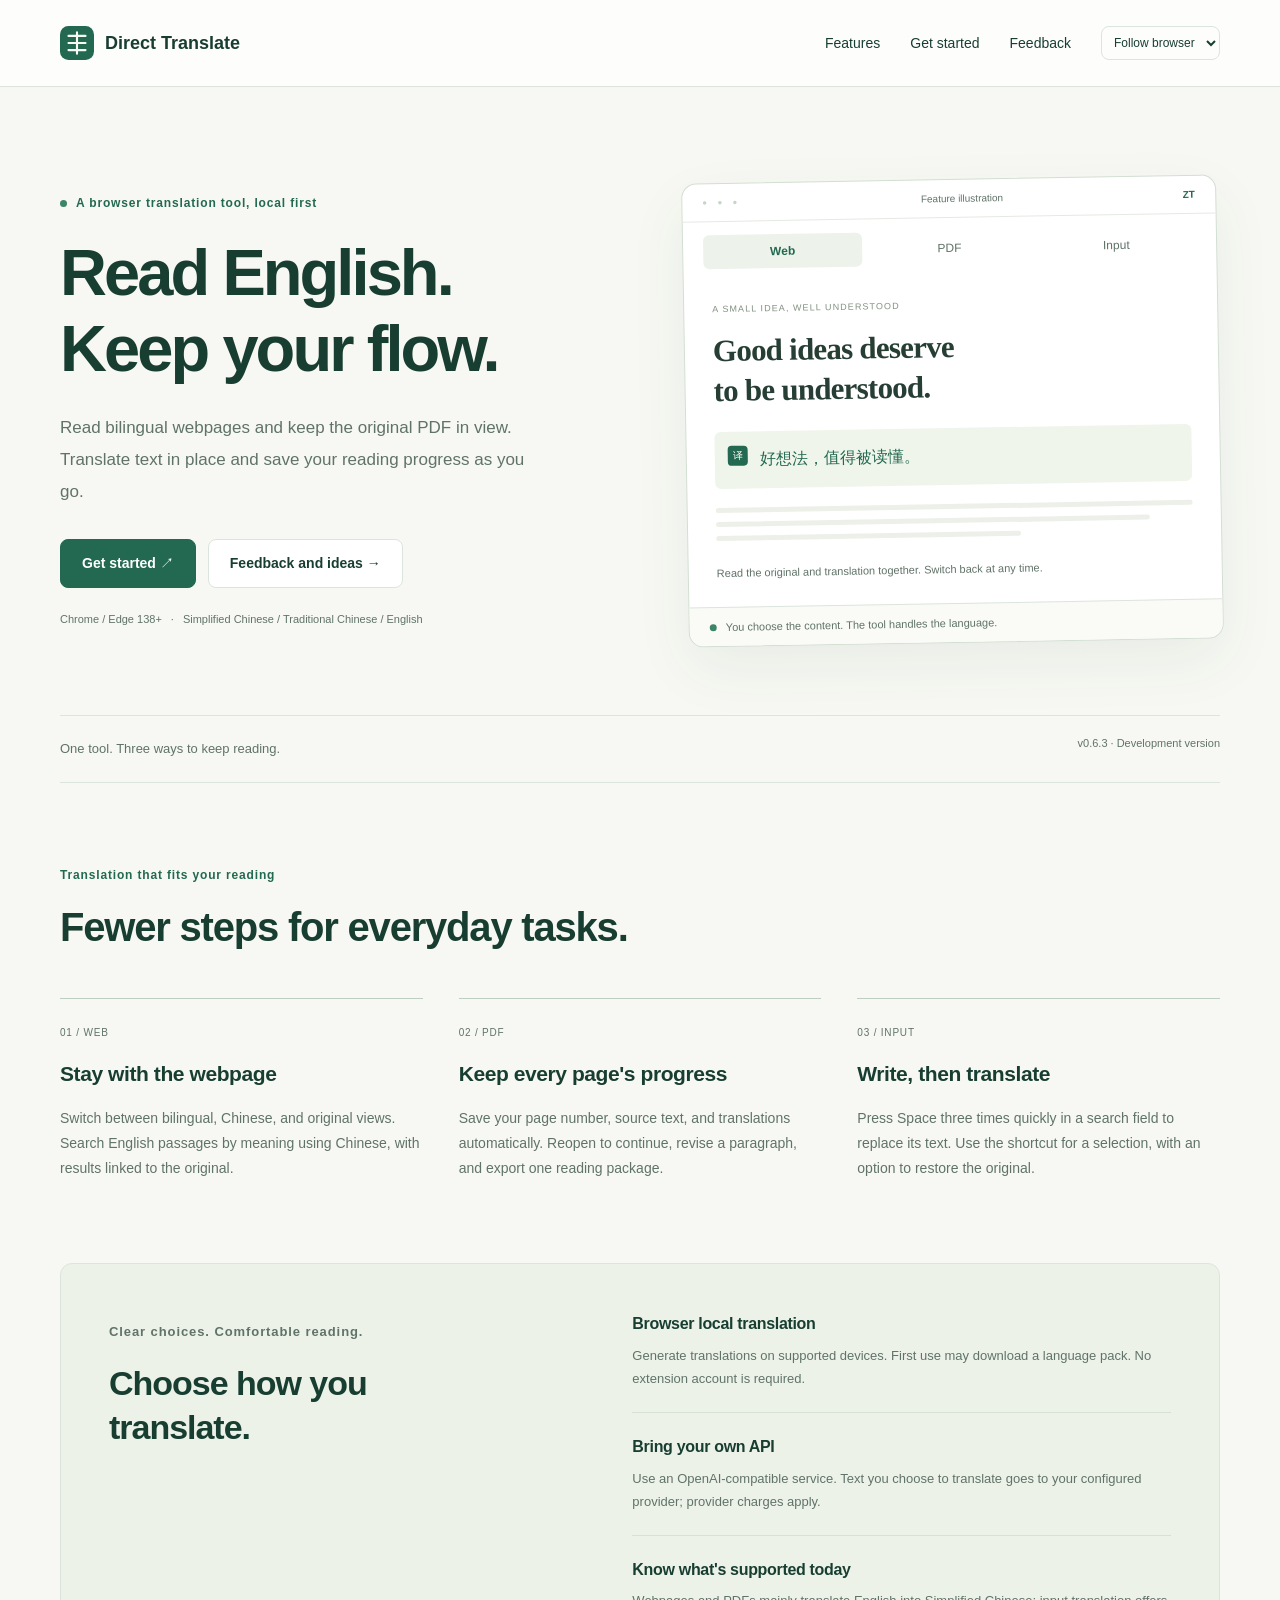
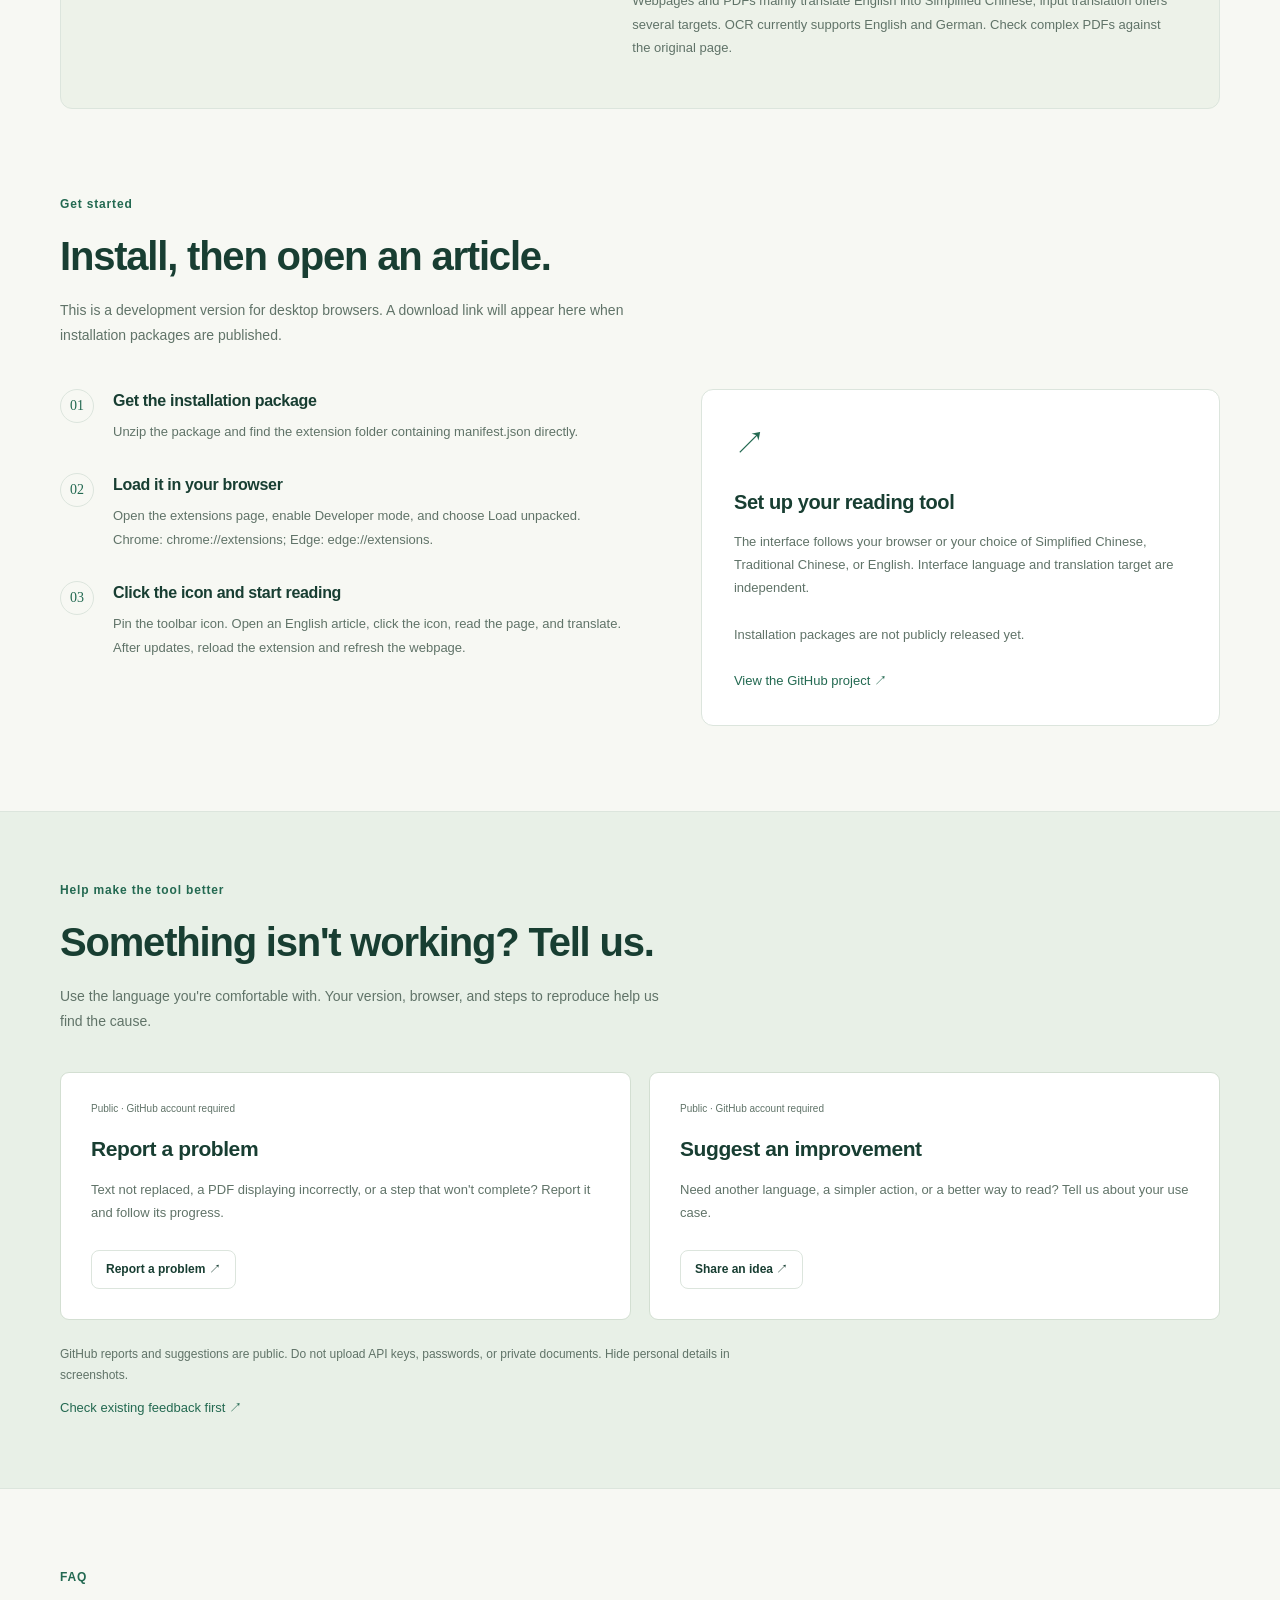
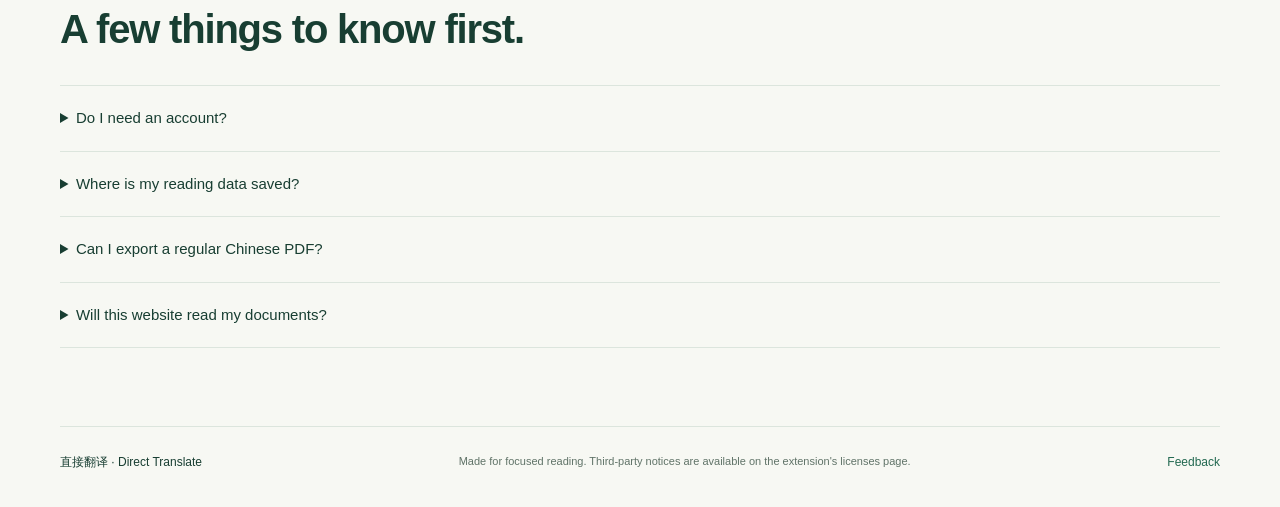
==== site/index.html @ 677aa267 "Add multilingual product website and feedback forms" ====
<!DOCTYPE html><html lang="zh-CN"><head>
  <meta charset="utf-8"><meta name="viewport" content="width=device-width,initial-scale=1">
  <title>直接翻译 · Direct Translate</title>
  <meta name="description" content="直接翻译：网页与 PDF 双语阅读，输入框原位翻译，保存阅读成果。简体中文、繁体中文与英文界面。">
  <meta name="theme-color" content="#236951">
  <link rel="icon" href="./favicon.svg" type="image/svg+xml"><link rel="stylesheet" href="./styles.css">
</head>
<body>
  <a class="skip" href="#main" data-t="skip">跳到正文</a>
  <header class="header"><div class="shell header-inner">
    <a class="brand" href="#"><img src="./favicon.svg" alt="" width="34" height="34"><span><strong data-t="brand">直接翻译</strong><small>Direct Translate</small></span></a>
    <nav aria-label="主导航" data-ta="nav"><a href="#features" data-t="navFeatures">功能</a><a href="#start" data-t="navStart">开始使用</a><a href="#feedback" data-t="navFeedback">反馈</a></nav>
    <label class="language"><span class="sr-only" data-t="language">网站语言</span><select id="language"><option value="auto" data-t="auto">跟随浏览器</option><option value="zh_CN">简体中文</option><option value="zh_TW">繁體中文</option><option value="en">English</option></select></label>
  </div></header>
  <main id="main">
    <section class="hero shell">
      <div class="hero-copy"><p class="eyebrow"><span class="dot"></span><span data-t="eyebrow">本地优先的浏览器翻译工具</span></p>
        <h1 data-t="headline">读英文，<br>不打断思路。</h1>
        <p class="lead" data-t="lead">在网页里读双语，在 PDF 里保留原页。输入文字也能原位翻译，阅读成果随手保存。</p>
        <div class="hero-actions"><a class="button primary" href="#start" data-t="start">开始使用 <span aria-hidden="true">↗</span></a><a class="button secondary" href="#feedback" data-t="giveFeedback">反馈与建议 <span aria-hidden="true">→</span></a></div>
        <p class="availability"><span data-t="browsers">Chrome / Edge 138+</span><span aria-hidden="true">·</span><span data-t="uiLanguages">简体中文 / 繁體中文 / English</span></p>
      </div>
      <div class="preview" aria-label="功能示意" data-ta="previewLabel">
        <div class="preview-top"><span class="window-dots" aria-hidden="true">● ● ●</span><span data-t="previewNote">功能示意</span><span class="preview-badge">ZT</span></div>
        <div class="preview-tabs" role="tablist" aria-label="功能预览" data-ta="previewTabs"><button id="tab-web" role="tab" aria-controls="demo-web" aria-selected="true" tabindex="0" data-demo="web" data-t="web">网页</button><button id="tab-pdf" role="tab" aria-controls="demo-pdf" aria-selected="false" tabindex="-1" data-demo="pdf" data-t="pdf">PDF</button><button id="tab-input" role="tab" aria-controls="demo-input" aria-selected="false" tabindex="-1" data-demo="input" data-t="input">输入框</button></div>
        <div id="demo-web" class="demo" role="tabpanel" aria-labelledby="tab-web"><p class="demo-kicker">A SMALL IDEA, WELL UNDERSTOOD</p><h2>Good ideas deserve<br>to be understood.</h2><div class="translated"><span class="translation-mark" aria-hidden="true">译</span><p>好想法，值得被读懂。</p></div><div class="demo-lines" aria-hidden="true"><i></i><i></i><i></i></div><p class="demo-caption" data-t="webDemo">原文与译文一起读，随时切回原文。</p></div>
        <div id="demo-pdf" class="demo" role="tabpanel" aria-labelledby="tab-pdf" hidden=""><div class="paper"><span class="paper-page">01 / 12</span><p class="demo-kicker">READ AT YOUR PACE</p><h2>Keep your place.</h2><div class="translated"><span class="translation-mark" aria-hidden="true">译</span><p>读到哪里，保存到哪里。</p></div><div class="demo-lines" aria-hidden="true"><i></i><i></i><i></i></div></div><p class="saved"><span aria-hidden="true">✓</span> <span data-t="pdfDemo">原 PDF、译文与段落位置，保存于本机。</span></p></div>
        <div id="demo-input" class="demo" role="tabpanel" aria-labelledby="tab-input" hidden=""><p class="demo-kicker" data-t="inputDemoTitle">输入文字，也能直接翻译</p><div class="demo-input-box"><span id="demo-input-value">你好，世界。</span><span class="caret" aria-hidden="true"></span></div><button id="demo-trigger" class="space-trigger"><span><kbd>Space</kbd><kbd>Space</kbd><kbd>Space</kbd></span><strong data-t="tryDemo">点击看看替换效果</strong></button><p class="demo-caption" data-t="inputDemo">快速连按三次空格，直接替换。不会自动搜索或发送。</p><p class="demo-disclaimer" data-t="demoDisclaimer">这是交互示意，不会请求翻译服务。</p></div>
        <div class="preview-footer"><span class="dot"></span><span data-t="previewFooter">你选择内容，工具处理语言。</span></div>
      </div>
    </section>
    <div class="promise shell"><p data-t="promise">一个工具，照顾三种阅读场景。</p><span class="version">v<span data-version="">0.6.3</span><span data-t="devVersion"> · 开发版</span></span></div>
    <section id="features" class="features shell" aria-labelledby="features-heading">
      <div class="section-heading"><p class="eyebrow" data-t="featuresEyebrow">让翻译融入阅读</p><h2 id="features-heading" data-t="featuresTitle">常用的事，少走一步。</h2></div>
      <div class="feature-grid">
        <article><span class="feature-number">01 / WEB</span><h3 data-t="webTitle">留在网页里阅读</h3><p data-t="webBody">双语、仅中文、原文，随时切换。用中文按意思查找英文段落，结果指向原文。</p></article>
        <article><span class="feature-number">02 / PDF</span><h3 data-t="pdfTitle">积累每一页成果</h3><p data-t="pdfBody">自动保存页码、原文与译文。重开文件继续读，单段修订后导出统一阅读包。</p></article>
        <article><span class="feature-number">03 / INPUT</span><h3 data-t="inputTitle">写完，直接翻译</h3><p data-t="inputBody">搜索框快速连按三次空格，直接替换内容。快捷键可翻译选区，并提供恢复原文入口。</p></article>
      </div>
    </section>
    <section class="approach shell" aria-labelledby="approach-title"><div><p class="eyebrow" data-t="approachEyebrow">选择清楚，使用安心</p><h2 id="approach-title" data-t="approachTitle">翻译方式，由你决定。</h2></div><div class="approach-items"><article><h3 data-t="localTitle">浏览器本地翻译</h3><p data-t="localBody">设备支持时在本机生成译文，首次可能下载语言包。无需插件账号。</p></article><article><h3 data-t="apiTitle">使用自己的 API</h3><p data-t="apiBody">支持 OpenAI-compatible 服务。主动翻译的文字发送到你配置的服务，按服务商计费。</p></article><article><h3 data-t="scopeTitle">知道当前支持什么</h3><p data-t="scopeBody">网页与 PDF 主要为英文译简体中文；输入翻译可选多种目标语言。图片文字识别目前支持英文、德文。复杂 PDF 请对照原页核对。</p></article></div></section>
    <section id="start" class="start shell" aria-labelledby="start-heading"><div class="section-heading"><p class="eyebrow" data-t="startEyebrow">开始使用</p><h2 id="start-heading" data-t="startTitle">装好后，打开一篇文章。</h2><p data-t="startIntro">当前为桌面浏览器开发版。安装包发布后，将在这里提供下载入口。</p></div><div class="install-layout"><ol class="steps"><li><h3 data-t="step1Title">获取安装包</h3><p data-t="step1Body">解压安装资料包，找到直接包含 manifest.json 的扩展文件夹。</p></li><li><h3 data-t="step2Title">加载到浏览器</h3><p data-t="step2Body">打开扩展管理页，启用开发者模式，选择“加载已解压的扩展程序”。Chrome：chrome://extensions；Edge：edge://extensions。</p></li><li><h3 data-t="step3Title">点击图标，开始阅读</h3><p data-t="step3Body">固定工具栏图标。打开英文文章，点击图标，再读取页面并翻译。更新扩展后重新加载，并刷新网页。</p></li></ol><aside class="install-card"><span class="install-mark" aria-hidden="true">↗</span><h3 data-t="installCardTitle">准备好你的阅读工具</h3><p data-t="installCardBody">界面可跟随浏览器，也可手动切换简体中文、繁体中文、英文。界面语言与翻译目标独立。</p><a id="download-link" class="button primary" hidden="" data-t="download">下载最新版本</a><p id="download-pending" class="small" data-t="downloadPending">安装包尚未公开发布。</p><a id="project-link" class="text-link" data-t="project" href="https://github.com/qq244358862/zhijie-direct-translate" target="_blank" rel="noopener noreferrer">查看 GitHub 项目 ↗</a></aside></div></section>
    <section id="feedback" class="feedback" aria-labelledby="feedback-title"><div class="shell"><div class="section-heading"><p class="eyebrow" data-t="feedbackEyebrow">一起把工具做得更好</p><h2 id="feedback-title" data-t="feedbackTitle">遇到问题，告诉我们。</h2><p data-t="feedbackIntro">用你习惯的语言反馈。版本、浏览器和复现步骤，会帮助我们更快定位。</p></div><div class="feedback-grid">
      <article id="issue-card"><span class="feedback-kind" data-t="publicKind">公开 · 需要 GitHub 账号</span><h3 data-t="bugTitle">报告问题</h3><p data-t="bugBody">翻译未替换、PDF 显示异常或某一步无法完成？提交问题后可以跟踪处理进展。</p><a id="bug-link" class="button secondary" data-t="bugAction" href="https://github.com/qq244358862/zhijie-direct-translate/issues/new?template=bug-report.yml" target="_blank" rel="noopener noreferrer">提交问题 ↗</a></article>
      <article id="idea-card"><span class="feedback-kind" data-t="publicKind">公开 · 需要 GitHub 账号</span><h3 data-t="ideaTitle">提出建议</h3><p data-t="ideaBody">希望增加一种语言、改进某个操作，或有更好的阅读方式？告诉我们使用场景。</p><a id="idea-link" class="button secondary" data-t="ideaAction" href="https://github.com/qq244358862/zhijie-direct-translate/issues/new?template=feature-request.yml" target="_blank" rel="noopener noreferrer">提出建议 ↗</a></article>
      <article id="email-card" hidden=""><span class="feedback-kind" data-t="emailKind">私密 · 无需 GitHub 账号</span><h3 data-t="emailTitle">邮件反馈</h3><p data-t="emailBody">不方便公开的问题可以发邮件。点击后打开邮件程序，由你检查并发送。</p><a id="email-link" class="button secondary" data-t="emailAction">写反馈邮件 ↗</a></article>
      <article id="form-card" hidden=""><span class="feedback-kind" data-t="formKind">反馈表单</span><h3 data-t="formTitle">填写反馈表单</h3><p data-t="formBody">用简短表单描述问题或建议。打开后请查看表单的登录要求和信息说明。</p><a id="form-link" class="button secondary" data-t="formAction">打开表单 ↗</a></article>
      <article id="discussion-card" hidden=""><span class="feedback-kind">GitHub Discussions</span><h3 data-t="discussionTitle">交流使用经验</h3><p data-t="discussionBody">讨论阅读方法与功能想法，看看其他用户如何使用。</p><a id="discussion-link" class="button secondary" data-t="discussionAction">参与讨论 ↗</a></article>
    </div><p class="feedback-note" data-t="feedbackNote">GitHub 问题和建议是公开的。请不要上传 API Key、密码或私人文档；截图前请遮挡个人信息。</p><p class="small"><a id="existing-issues" class="text-link" data-t="existingIssues" href="https://github.com/qq244358862/zhijie-direct-translate/issues" target="_blank" rel="noopener noreferrer">先看看已有反馈 ↗</a></p></div></section>
    <section class="faq shell" aria-labelledby="faq-title"><div class="section-heading"><p class="eyebrow">FAQ</p><h2 id="faq-title" data-t="faqTitle">开始前，了解这几件事。</h2></div><details><summary data-t="faqAccount">需要注册账号吗？</summary><p data-t="faqAccountBody">插件本身不需要账号。浏览器本地翻译取决于设备支持；使用自己的 API 时，需要相应服务的配置或密钥。GitHub 公开反馈需要 GitHub 账号。</p></details><details><summary data-t="faqData">阅读数据保存在哪里？</summary><p data-t="faqDataBody">译文缓存和 PDF 阅读成果保存在当前浏览器。文档记录不自动过期，但卸载扩展或清除浏览器数据仍会删除记录，请导出阅读包备份。</p></details><details><summary data-t="faqPdf">能导出一本普通中文版 PDF 吗？</summary><p data-t="faqPdfBody">目前导出阅读包 ZIP，包含原 PDF、已保存译文和排版数据，可导入后继续阅读。普通中文版 PDF 导出尚未提供；图片识别也不能保证读到页面上所有文字。</p></details><details><summary data-t="faqSite">这个网站会读取我的文档吗？</summary><p data-t="faqSiteBody">这个介绍页不访问扩展数据、文档或剪贴板，也不内嵌统计或第三方表单。反馈链接会打开对应服务；只有你选择提交的内容才会进入反馈渠道。</p></details></section>
  </main>
  <footer class="footer shell"><span data-t="footerBrand">直接翻译 · Direct Translate</span><p data-t="footerNote">为专注阅读而做。第三方组件声明可在软件的许可页面查看。</p><a href="#feedback" data-t="navFeedback">反馈</a></footer>
  <div id="site-status" class="sr-only" role="status" aria-live="polite"></div>
  <script type="module" src="./site.js"></script>

</body></html>
---- site/styles.css ----
:root{--ink:#183e32;--green:#236951;--muted:#607368;--line:#dce5dd;--paper:#f7f8f3;--soft:#edf3eb;font-family:Inter,-apple-system,BlinkMacSystemFont,"Segoe UI","Microsoft YaHei",sans-serif;color:var(--ink);background:var(--paper);font-synthesis:none;color-scheme:light;scroll-behavior:smooth}
*{box-sizing:border-box}body{margin:0}a{color:inherit;text-decoration:none}button,select{font:inherit;color:inherit}button,a,select{-webkit-tap-highlight-color:transparent}[hidden]{display:none!important}.shell{width:min(1160px,calc(100% - 64px));margin:auto}p{line-height:1.8}h1,h2,h3,p{margin:0}h2{font-size:clamp(26px,3.5vw,40px);line-height:1.3;letter-spacing:-.03em}h3{font-size:21px;line-height:1.45;letter-spacing:-.02em}a:focus-visible,button:focus-visible,select:focus-visible,summary:focus-visible{outline:3px solid #89bda5;outline-offset:5px;border-radius:6px}.sr-only,.skip{position:absolute;left:-10000px;width:1px;height:1px;overflow:hidden}.skip:focus{left:20px;top:14px;z-index:20;width:auto;height:auto;padding:12px;background:white}.header{border-bottom:1px solid var(--line);background:#ffffffbb}.header-inner{min-height:86px;display:flex;gap:30px;align-items:center;justify-content:space-between}.brand{display:flex;align-items:center;gap:11px;flex-shrink:0}.brand strong{display:block;font-size:18px}.brand small{color:var(--muted);font-size:11px}.header nav{display:flex;gap:30px;margin-left:auto;font-size:14px}.header nav a:hover,.text-link:hover{color:var(--green);text-decoration:underline;text-underline-offset:5px}.language select{max-width:145px;border:1px solid var(--line);border-radius:8px;padding:8px;background:transparent;font-size:12px}.hero{padding:92px 0 72px;display:grid;grid-template-columns:1.05fr 1fr;gap:64px;align-items:center}.eyebrow{font-size:12px;font-weight:600;letter-spacing:.07em;display:flex;align-items:center;gap:9px;margin-bottom:20px;color:var(--green)}.dot{display:inline-block;width:7px;height:7px;border-radius:50%;background:#3c8566;flex:none}.hero h1{font-size:clamp(40px,5.4vw,65px);line-height:1.17;letter-spacing:-.045em;font-weight:650;max-width:600px}.lead{font-size:17px;line-height:1.9;color:var(--muted);max-width:470px;margin:25px 0 30px}.hero-actions{display:flex;gap:12px;flex-wrap:wrap}.button{display:inline-flex;align-items:center;justify-content:center;gap:20px;padding:13px 21px;font-size:14px;font-weight:600;border:1px solid var(--line);border-radius:8px;min-height:46px;cursor:pointer;line-height:1.5}.primary{background:var(--green);border-color:var(--green);color:white}.primary:hover{background:#194f3d}.secondary{background:white}.secondary:hover{background:var(--soft)}.availability{display:flex;flex-wrap:wrap;gap:9px;font-size:11px;color:var(--muted);margin-top:22px}.preview{background:#fff;border:1px solid #d3dfd3;border-radius:15px;box-shadow:0 22px 60px #244c3610;overflow:hidden;transform:rotate(-1deg)}.preview-top{padding:13px 20px;display:flex;align-items:center;justify-content:space-between;font-size:10px;color:var(--muted);border-bottom:1px solid #e5e9e3}.window-dots{font-size:8px;letter-spacing:4px;color:#c7d4c8}.preview-badge{font-size:10px;font-weight:600;color:var(--green)}.preview-tabs{padding:13px 20px 0;display:flex;gap:8px}.preview-tabs button{flex:1;border:0;border-radius:6px;font-size:12px;padding:10px;background:transparent;color:var(--muted);cursor:pointer}.preview-tabs [aria-selected=true]{background:var(--soft);color:var(--green);font-weight:600}.demo{padding:32px 28px 24px;min-height:323px}.demo-kicker{font-size:9px;letter-spacing:.12em;color:#829181;margin-bottom:14px}.demo h2{font-family:Georgia,serif;font-size:31px;line-height:1.3;color:#263e33;letter-spacing:-.025em}.translated{display:flex;gap:12px;align-items:flex-start;background:#f0f5eb;padding:14px 13px;border-radius:6px;margin:20px 0 19px}.translated p{font-size:16px;color:var(--green)}.translation-mark{font-size:10px;line-height:20px;width:20px;height:20px;text-align:center;color:white;background:var(--green);border-radius:4px;flex:none}.demo-lines i{display:block;height:5px;background:#edf0e9;margin:9px 0;border-radius:4px}.demo-lines i:nth-child(2){width:91%}.demo-lines i:nth-child(3){width:64%}.demo-caption{font-size:11px;color:var(--muted);margin-top:23px}.preview-footer{padding:13px 20px;display:flex;align-items:center;gap:9px;border-top:1px solid var(--line);font-size:11px;color:var(--muted);background:#fafbf7}.paper{border:1px solid #e5e9dd;padding:23px;background:#fffef8;position:relative}.paper-page{position:absolute;right:15px;top:10px;font-size:8px;color:var(--muted)}.paper h2{font-size:27px}.paper .translated{margin:12px 0}.saved{font-size:11px;color:var(--green);margin-top:14px}.demo-input-box{border:1px solid #b5cbbb;border-radius:8px;padding:16px;font-size:18px;display:flex;align-items:center;margin:28px 0 20px;min-height:60px}.caret{width:1px;height:20px;background:var(--green);display:inline-block;margin-left:3px}.space-trigger{width:100%;border:0;background:transparent;cursor:pointer;padding:8px}.space-trigger>span{display:flex;gap:7px;justify-content:center}.space-trigger kbd{border:1px solid #d9e2d7;border-bottom-width:3px;border-radius:6px;padding:9px 12px;color:var(--muted);font-size:11px;background:#fafbf7}.space-trigger:hover kbd{border-color:#a9c2b0;background:var(--soft)}.space-trigger strong{display:block;font-size:11px;color:var(--green);font-weight:500;margin-top:12px}.demo-disclaimer{font-size:10px;color:var(--muted);margin-top:8px}.promise{border-top:1px solid var(--line);border-bottom:1px solid var(--line);padding:21px 0;display:flex;justify-content:space-between;gap:16px;font-size:13px;color:var(--muted)}.version{font-size:11px;white-space:nowrap}.features{padding:82px 0}.section-heading .eyebrow{margin-bottom:15px}.section-heading>p:not(.eyebrow){margin-top:16px;font-size:14px;color:var(--muted);max-width:620px}.feature-grid{display:grid;grid-template-columns:repeat(3,minmax(0,1fr));gap:36px;margin-top:45px}.feature-grid article{padding:28px 0 0;border-top:1px solid #becfc0}.feature-number{font-size:10px;letter-spacing:.08em;color:var(--muted);display:block;margin-bottom:21px}.feature-grid p{font-size:14px;color:var(--muted);margin-top:16px}.approach{padding:48px;border:1px solid var(--line);border-radius:12px;display:grid;grid-template-columns:1fr 1.15fr;gap:55px;background:#edf2e9}.approach .eyebrow{margin-bottom:17px}.approach h2{max-width:320px;font-size:34px}.approach-items article+article{border-top:1px solid #d6e0d3;padding-top:22px;margin-top:22px}.approach h3{font-size:16px}.approach p{font-size:13px;color:var(--muted);margin-top:8px}.start{padding:85px 0}.install-layout{display:grid;grid-template-columns:1.1fr 1fr;gap:70px;align-items:start;margin-top:40px}.steps{margin:0;padding:0;list-style:none;counter-reset:steps}.steps li{counter-increment:steps;position:relative;padding-left:53px}.steps li+li{margin-top:30px}.steps li:before{content:counter(steps,decimal-leading-zero);position:absolute;left:0;top:0;font:14px Georgia,serif;color:var(--green);width:32px;height:32px;border:1px solid var(--line);border-radius:50%;display:grid;place-items:center}.steps h3{font-size:16px}.steps p{font-size:13px;color:var(--muted);margin-top:8px;overflow-wrap:anywhere}.install-card{background:#fff;border:1px solid var(--line);border-radius:12px;padding:32px}.install-mark{font:32px Georgia,serif;color:var(--green);display:block;margin-bottom:22px}.install-card h3{font-size:20px}.install-card p{font-size:13px;color:var(--muted);margin:13px 0 23px}.text-link{font-size:13px;color:var(--green);line-height:1.8;overflow-wrap:anywhere}.feedback{background:#e8f0e7;border-block:1px solid var(--line);padding:68px 0}.feedback-grid{display:grid;grid-template-columns:repeat(auto-fit,minmax(min(100%,280px),1fr));gap:18px;margin-top:37px}.feedback-grid article{padding:30px;background:#fff;border:1px solid #d3dfd2;border-radius:9px;display:flex;flex-direction:column;align-items:flex-start}.feedback-kind{font-size:10px;color:var(--muted);margin-bottom:20px}.feedback-grid h3{font-size:21px}.feedback-grid p{font-size:13px;color:var(--muted);margin:14px 0 25px;flex:1}.feedback-grid .button{min-height:39px;padding:9px 14px;font-size:12px}.feedback-note{font-size:12px;color:var(--muted);max-width:740px;margin:24px 0 9px}.small{font-size:12px;color:var(--muted)}.faq{padding:78px 0}.faq .section-heading{margin-bottom:30px}.faq details{border-top:1px solid var(--line);padding:21px 0}.faq details:last-child{border-bottom:1px solid var(--line)}.faq summary{font-size:15px;cursor:pointer;line-height:1.5}.faq details p{font-size:13px;color:var(--muted);max-width:790px;margin-top:15px}.footer{padding:25px 0 35px;border-top:1px solid var(--line);display:flex;gap:25px;align-items:center;justify-content:space-between;font-size:12px}.footer p{color:var(--muted);font-size:11px;max-width:530px}.footer>a{color:var(--green)}
@media(max-width:900px){.shell{width:calc(100% - 48px)}.hero{gap:32px;padding-top:64px}.hero h1{font-size:45px}.lead{font-size:15px}.demo{padding:27px 22px;min-height:320px}.demo h2{font-size:26px}.feature-grid{gap:22px}.approach{padding:32px;gap:32px}.install-layout{gap:32px}.header nav{gap:19px}.header-inner{gap:20px}.footer{align-items:flex-start}}
@media(max-width:650px){.shell{width:calc(100% - 36px)}.header-inner{min-height:74px;flex-wrap:wrap;gap:12px;padding:14px 0}.brand strong{font-size:16px}.header nav{order:3;width:100%;justify-content:space-between;margin:0;padding-top:10px;border-top:1px solid var(--line);font-size:12px}.language{margin-left:auto}.language select{max-width:132px}.hero{grid-template-columns:1fr;gap:36px;padding:48px 0 40px}.hero h1{font-size:47px;max-width:500px}.lead{font-size:15px;max-width:500px}.preview{transform:none;max-width:450px;width:100%;margin:auto}.demo{min-height:310px}.promise{font-size:11px;align-items:center}.promise p{max-width:190px}.features{padding:55px 0}.feature-grid{grid-template-columns:1fr;gap:28px;margin-top:28px}.feature-grid article{padding-top:20px}.feature-number{margin-bottom:12px}.feature-grid h3{font-size:20px}.feature-grid p{margin-top:9px}.approach{grid-template-columns:1fr;padding:26px;gap:28px}.approach h2{font-size:29px;max-width:none}.start{padding:55px 0}.install-layout{grid-template-columns:1fr;gap:30px;margin-top:30px}.install-card{padding:26px}.feedback{padding:50px 0}.feedback-grid{margin-top:28px}.feedback-grid article{padding:26px}.faq{padding:55px 0}.footer{flex-wrap:wrap;gap:12px}.footer p{order:3;max-width:none;width:100%}.footer>a{margin-left:auto}}
.hero h1{white-space:pre-line}
html[lang=en] .brand small{display:none}
@media(prefers-reduced-motion:reduce){:root{scroll-behavior:auto}}
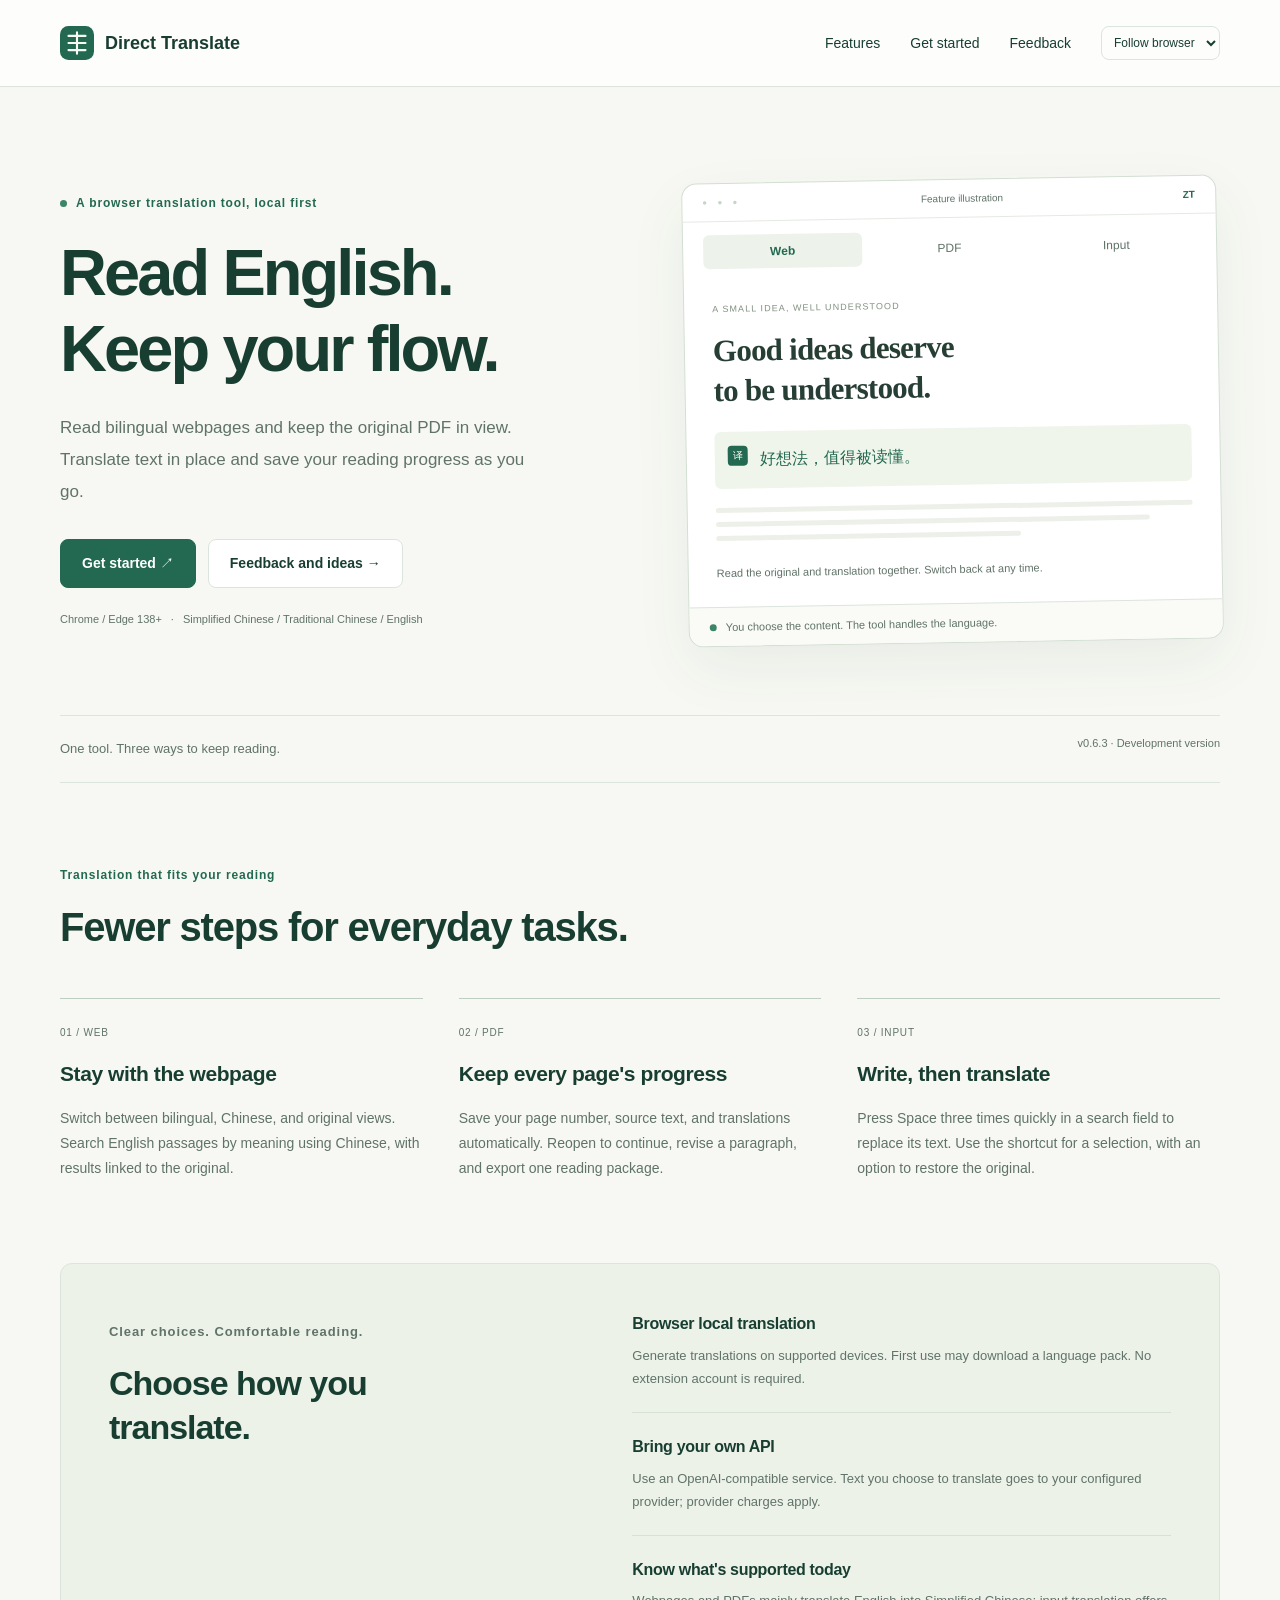
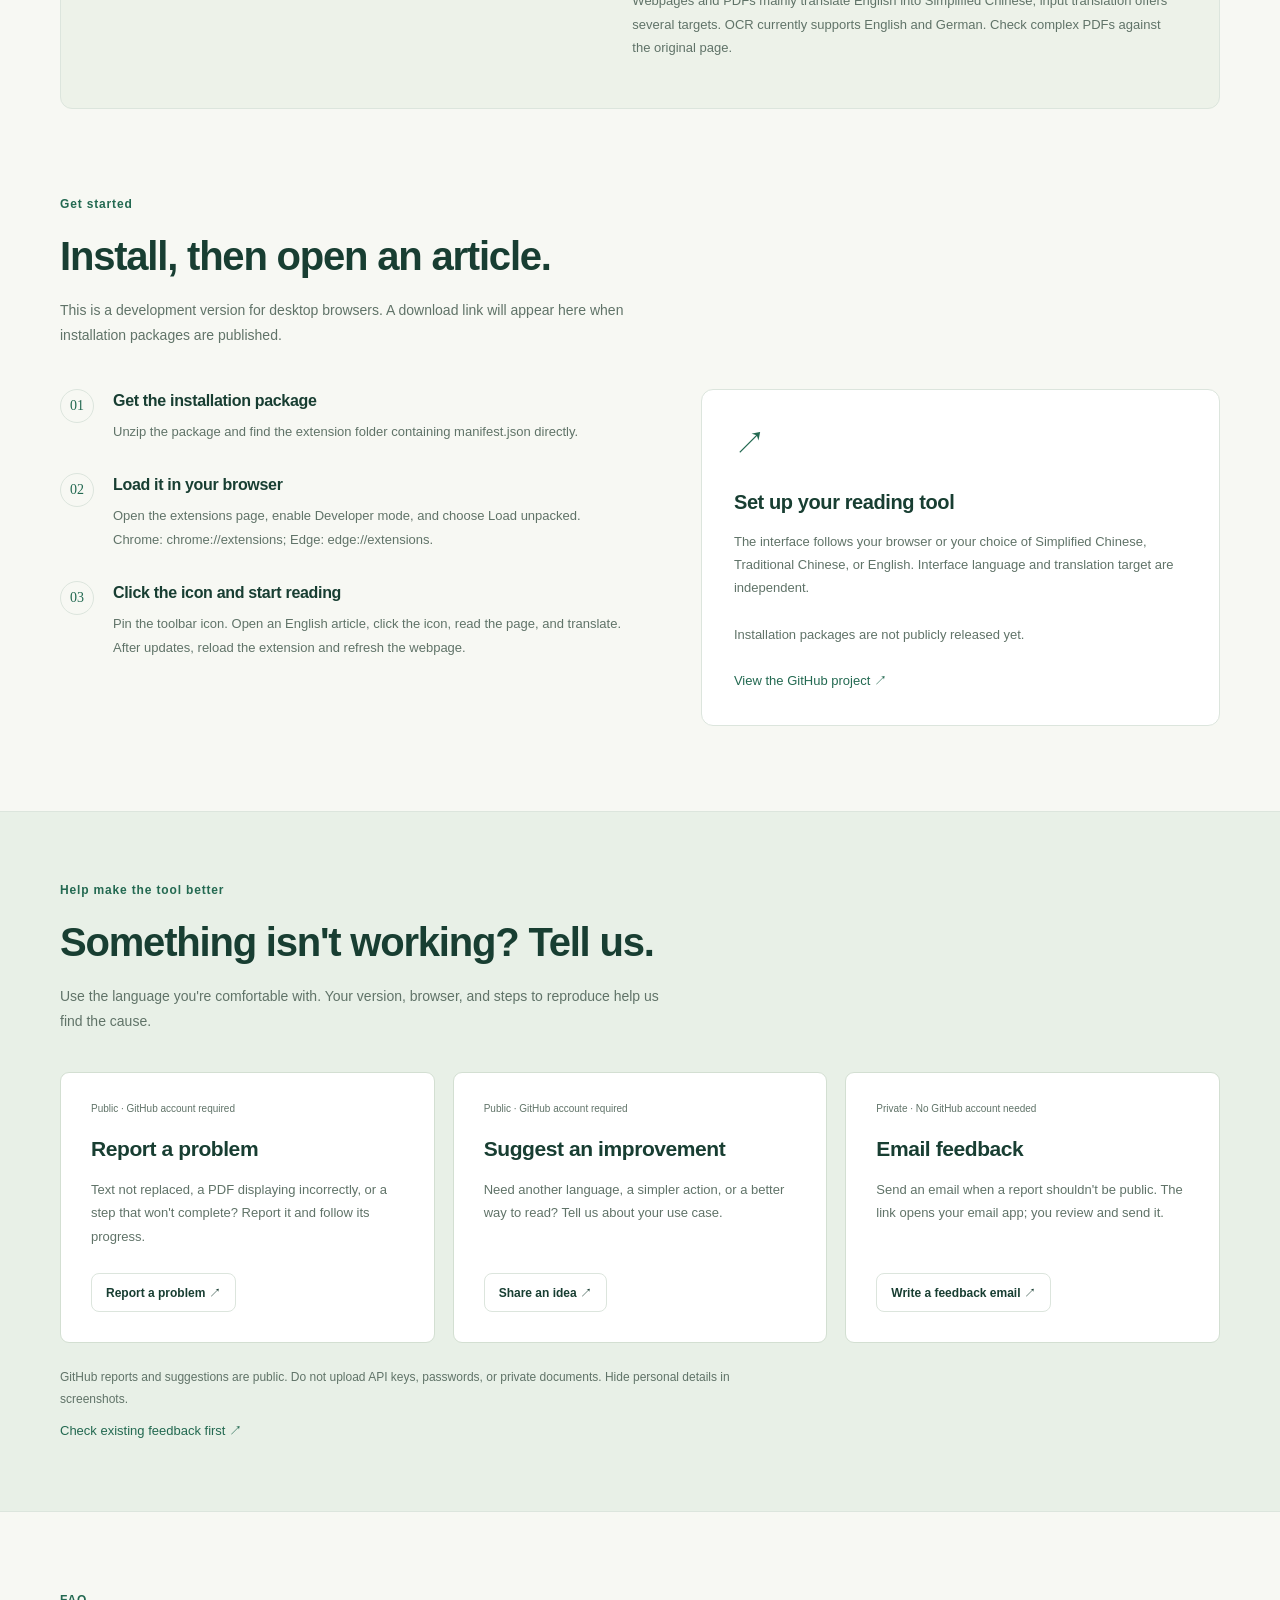
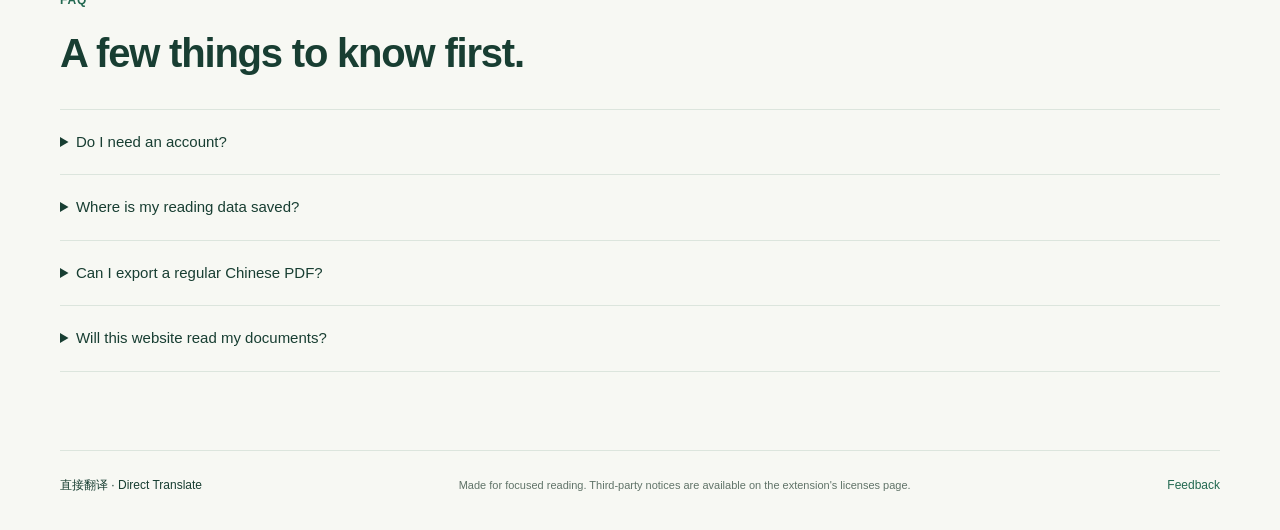
==== commit cb085e8f: "Publish multilingual product website and feedback forms" ====
--- a/site/index.html
+++ b/site/index.html
@@ -43,7 +43,7 @@
     <section id="feedback" class="feedback" aria-labelledby="feedback-title"><div class="shell"><div class="section-heading"><p class="eyebrow" data-t="feedbackEyebrow">一起把工具做得更好</p><h2 id="feedback-title" data-t="feedbackTitle">遇到问题，告诉我们。</h2><p data-t="feedbackIntro">用你习惯的语言反馈。版本、浏览器和复现步骤，会帮助我们更快定位。</p></div><div class="feedback-grid">
       <article id="issue-card"><span class="feedback-kind" data-t="publicKind">公开 · 需要 GitHub 账号</span><h3 data-t="bugTitle">报告问题</h3><p data-t="bugBody">翻译未替换、PDF 显示异常或某一步无法完成？提交问题后可以跟踪处理进展。</p><a id="bug-link" class="button secondary" data-t="bugAction" href="https://github.com/qq244358862/zhijie-direct-translate/issues/new?template=bug-report.yml" target="_blank" rel="noopener noreferrer">提交问题 ↗</a></article>
       <article id="idea-card"><span class="feedback-kind" data-t="publicKind">公开 · 需要 GitHub 账号</span><h3 data-t="ideaTitle">提出建议</h3><p data-t="ideaBody">希望增加一种语言、改进某个操作，或有更好的阅读方式？告诉我们使用场景。</p><a id="idea-link" class="button secondary" data-t="ideaAction" href="https://github.com/qq244358862/zhijie-direct-translate/issues/new?template=feature-request.yml" target="_blank" rel="noopener noreferrer">提出建议 ↗</a></article>
-      <article id="email-card" hidden=""><span class="feedback-kind" data-t="emailKind">私密 · 无需 GitHub 账号</span><h3 data-t="emailTitle">邮件反馈</h3><p data-t="emailBody">不方便公开的问题可以发邮件。点击后打开邮件程序，由你检查并发送。</p><a id="email-link" class="button secondary" data-t="emailAction">写反馈邮件 ↗</a></article>
+      <article id="email-card"><span class="feedback-kind" data-t="emailKind">私密 · 无需 GitHub 账号</span><h3 data-t="emailTitle">邮件反馈</h3><p data-t="emailBody">不方便公开的问题可以发邮件。点击后打开邮件程序，由你检查并发送。</p><a id="email-link" class="button secondary" data-t="emailAction" href="mailto:hello@tianmengdesign.com?subject=%5B%E7%9B%B4%E6%8E%A5%E7%BF%BB%E8%AF%91%5D%20%E9%97%AE%E9%A2%98%E5%8F%8D%E9%A6%88">写反馈邮件 ↗</a></article>
       <article id="form-card" hidden=""><span class="feedback-kind" data-t="formKind">反馈表单</span><h3 data-t="formTitle">填写反馈表单</h3><p data-t="formBody">用简短表单描述问题或建议。打开后请查看表单的登录要求和信息说明。</p><a id="form-link" class="button secondary" data-t="formAction">打开表单 ↗</a></article>
       <article id="discussion-card" hidden=""><span class="feedback-kind">GitHub Discussions</span><h3 data-t="discussionTitle">交流使用经验</h3><p data-t="discussionBody">讨论阅读方法与功能想法，看看其他用户如何使用。</p><a id="discussion-link" class="button secondary" data-t="discussionAction">参与讨论 ↗</a></article>
     </div><p class="feedback-note" data-t="feedbackNote">GitHub 问题和建议是公开的。请不要上传 API Key、密码或私人文档；截图前请遮挡个人信息。</p><p class="small"><a id="existing-issues" class="text-link" data-t="existingIssues" href="https://github.com/qq244358862/zhijie-direct-translate/issues" target="_blank" rel="noopener noreferrer">先看看已有反馈 ↗</a></p></div></section>
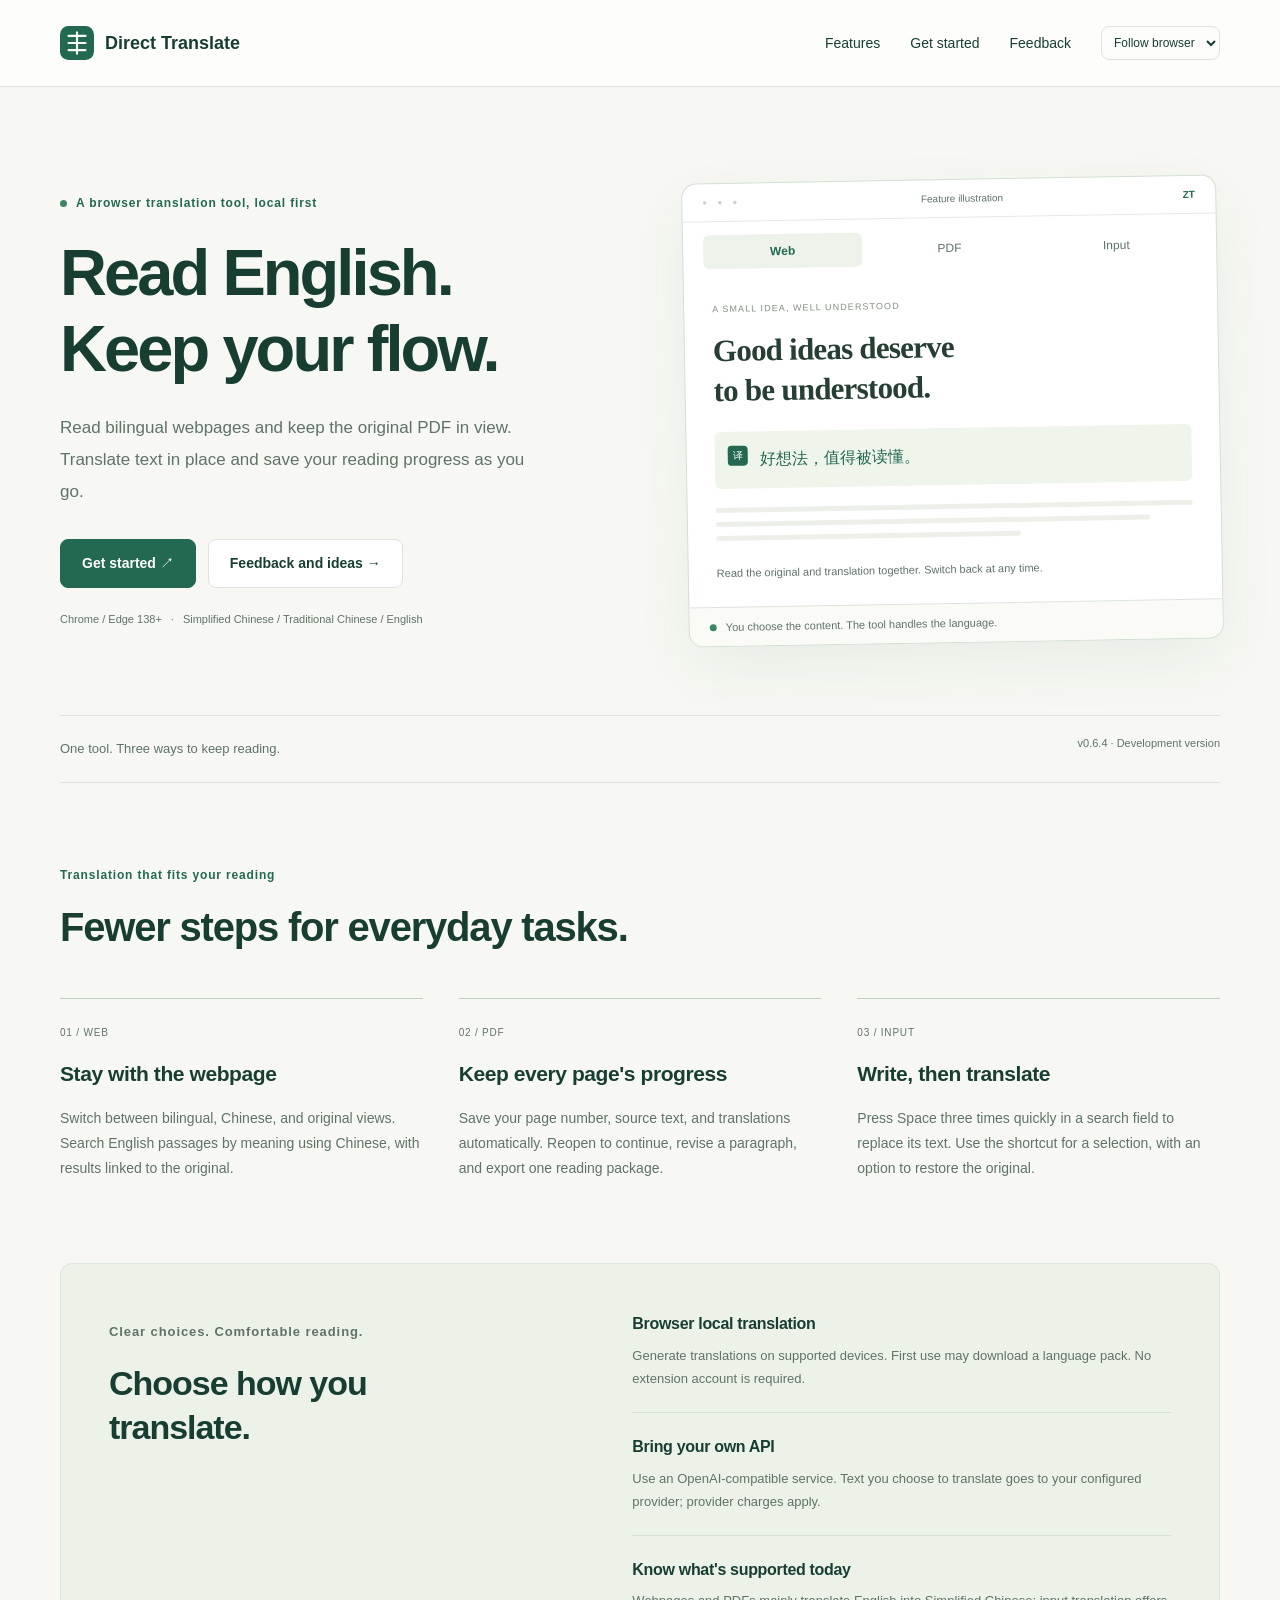
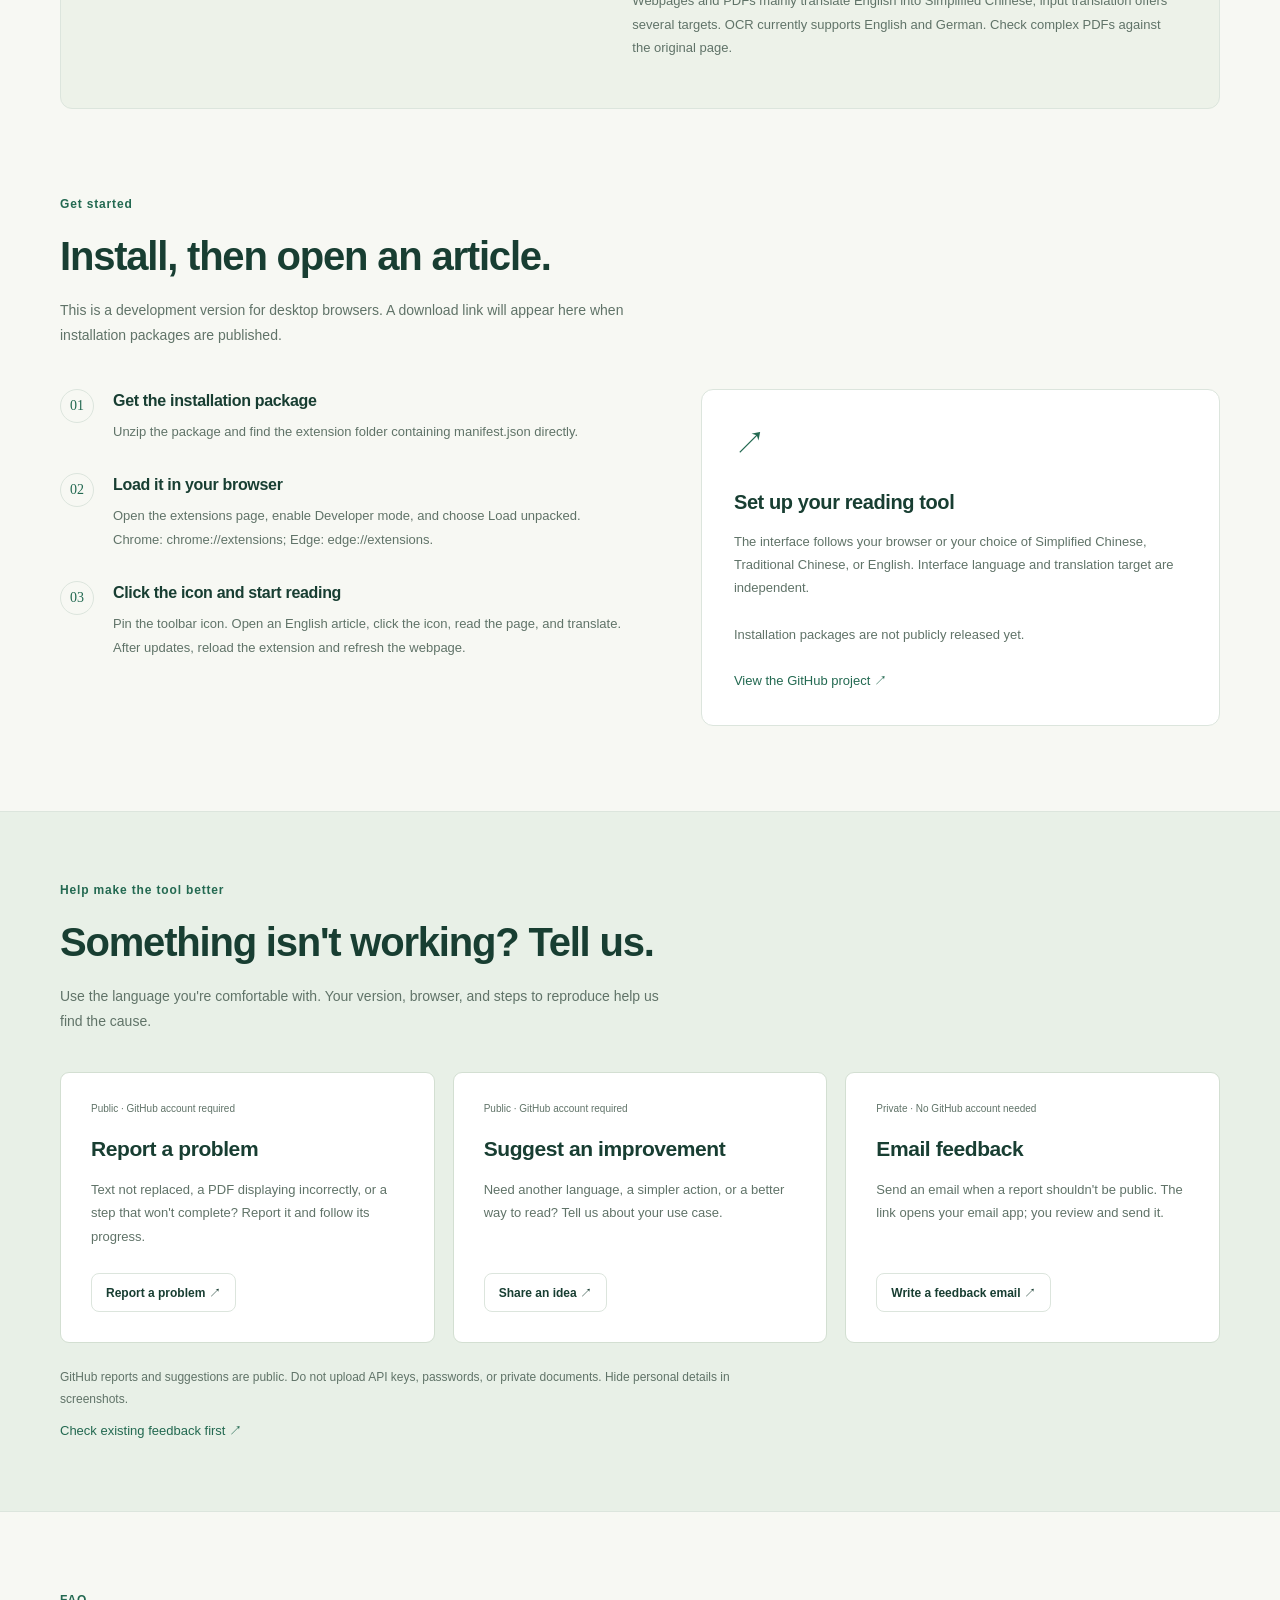
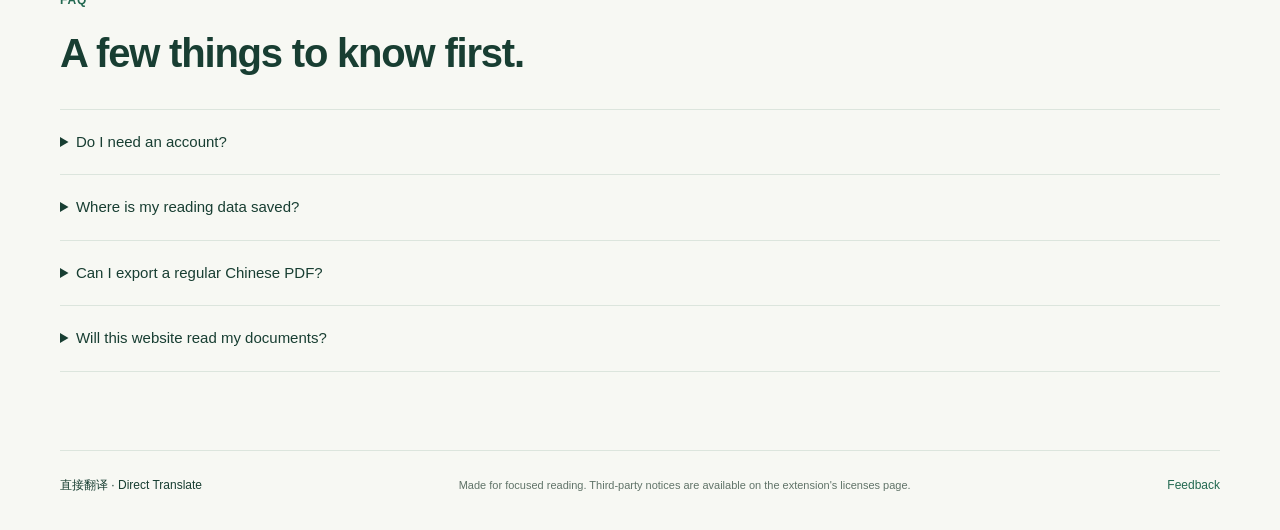
==== commit a57f16e8: "Publish multilingual product website and feedback forms" ====
--- a/site/index.html
+++ b/site/index.html
@@ -29,7 +29,7 @@
         <div class="preview-footer"><span class="dot"></span><span data-t="previewFooter">你选择内容，工具处理语言。</span></div>
       </div>
     </section>
-    <div class="promise shell"><p data-t="promise">一个工具，照顾三种阅读场景。</p><span class="version">v<span data-version="">0.6.3</span><span data-t="devVersion"> · 开发版</span></span></div>
+    <div class="promise shell"><p data-t="promise">一个工具，照顾三种阅读场景。</p><span class="version">v<span data-version="">0.6.4</span><span data-t="devVersion"> · 开发版</span></span></div>
     <section id="features" class="features shell" aria-labelledby="features-heading">
       <div class="section-heading"><p class="eyebrow" data-t="featuresEyebrow">让翻译融入阅读</p><h2 id="features-heading" data-t="featuresTitle">常用的事，少走一步。</h2></div>
       <div class="feature-grid">
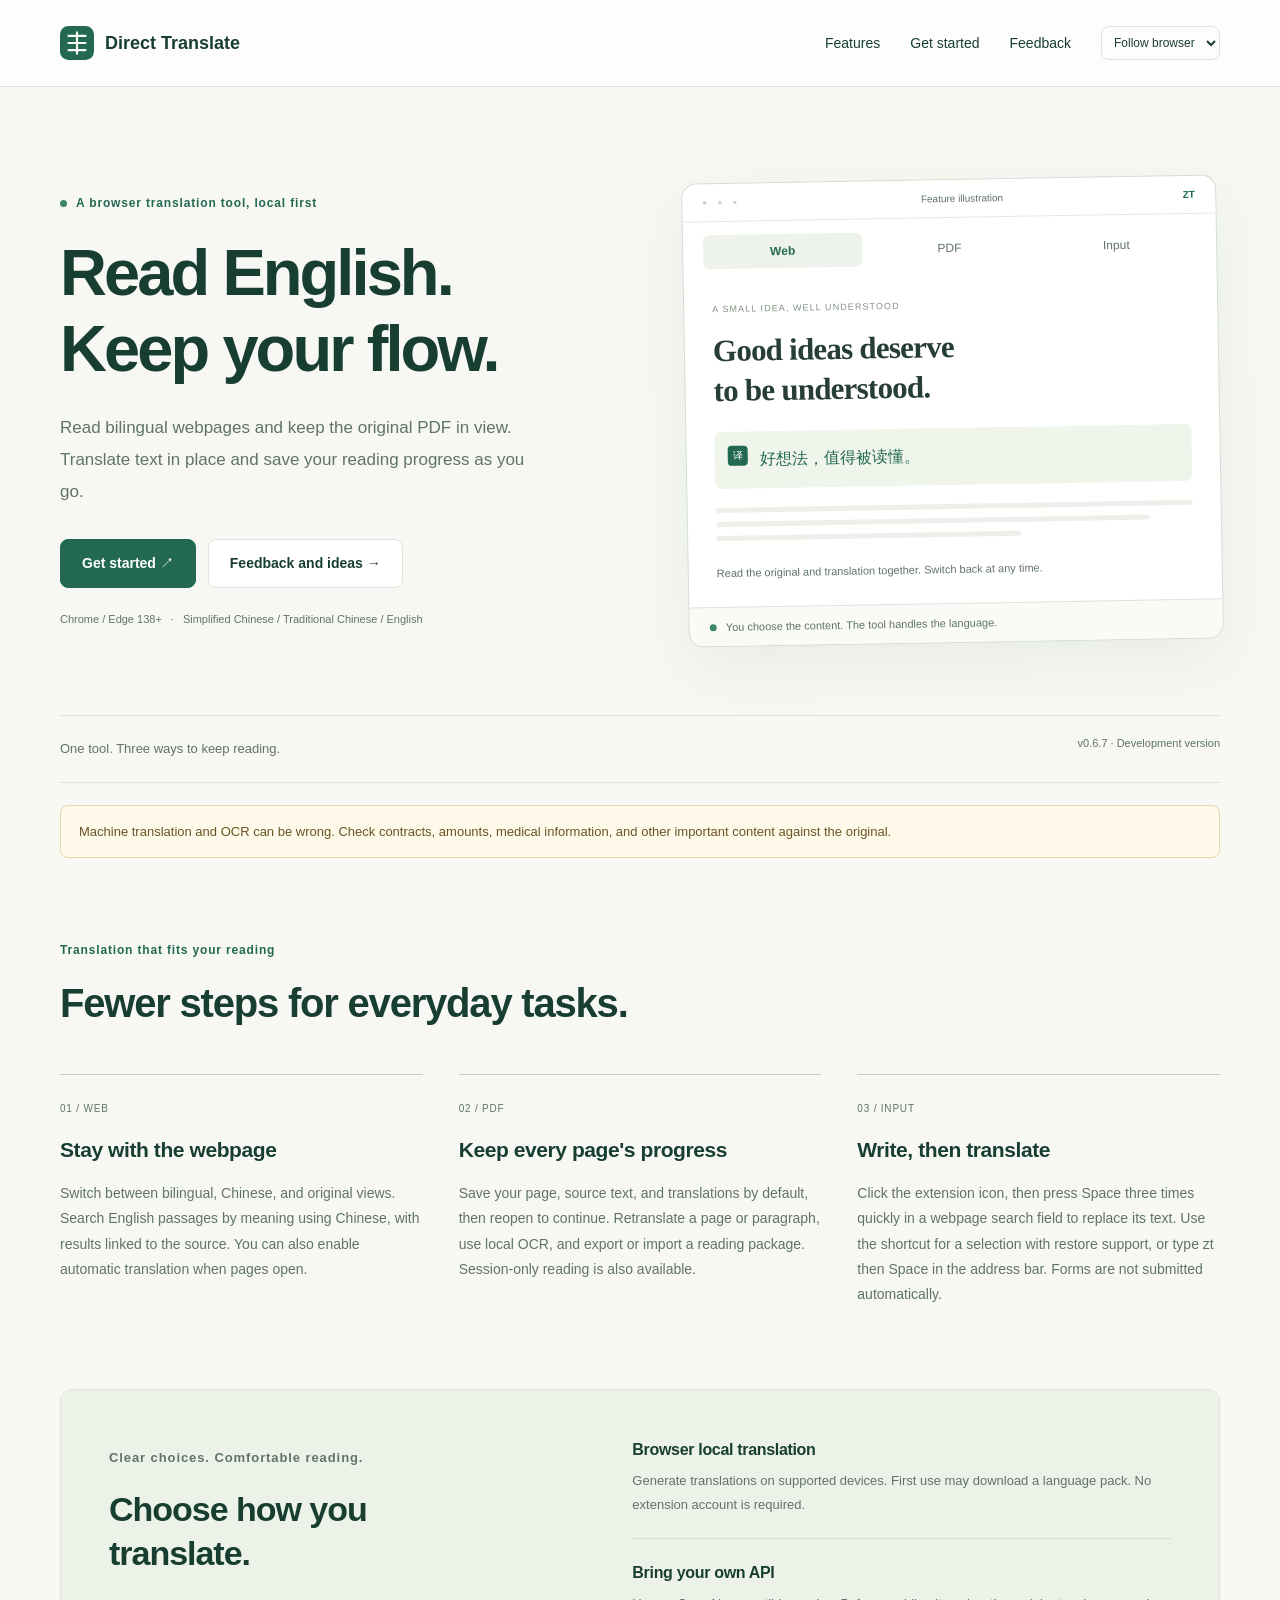
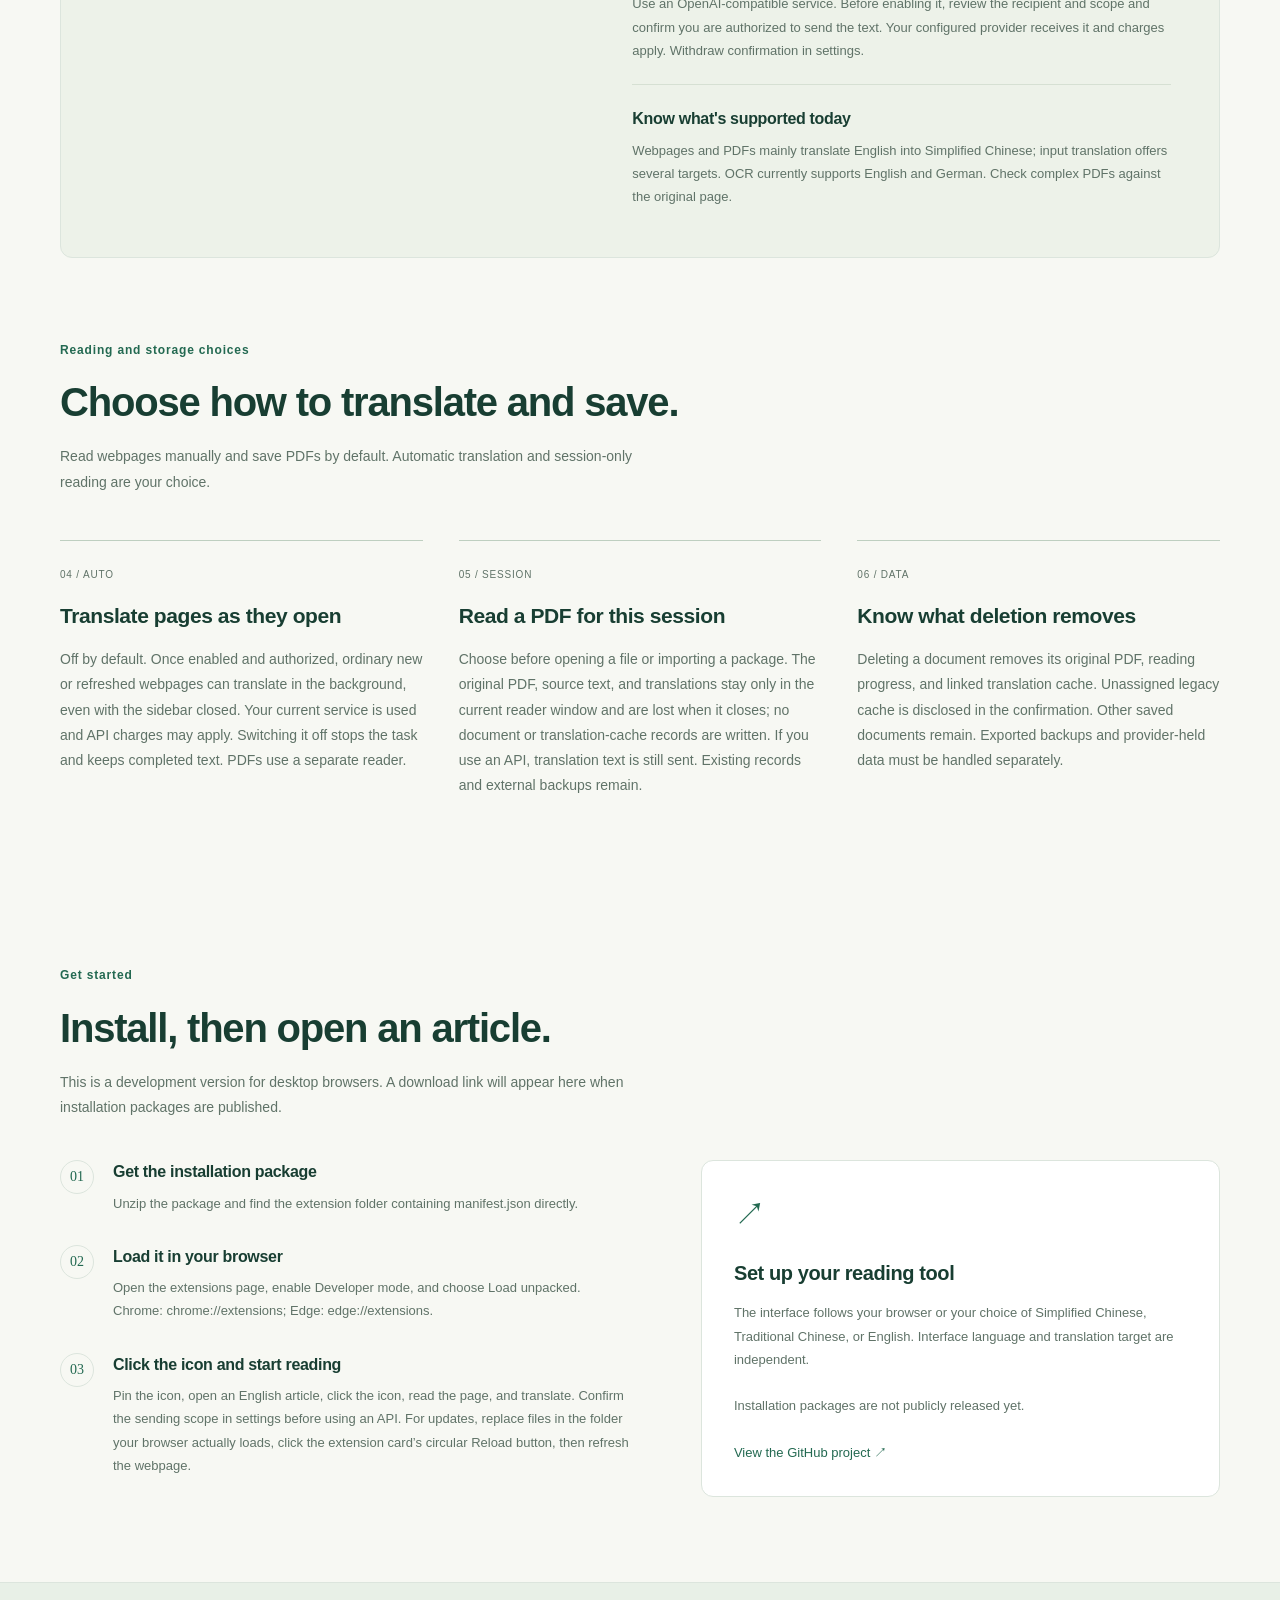
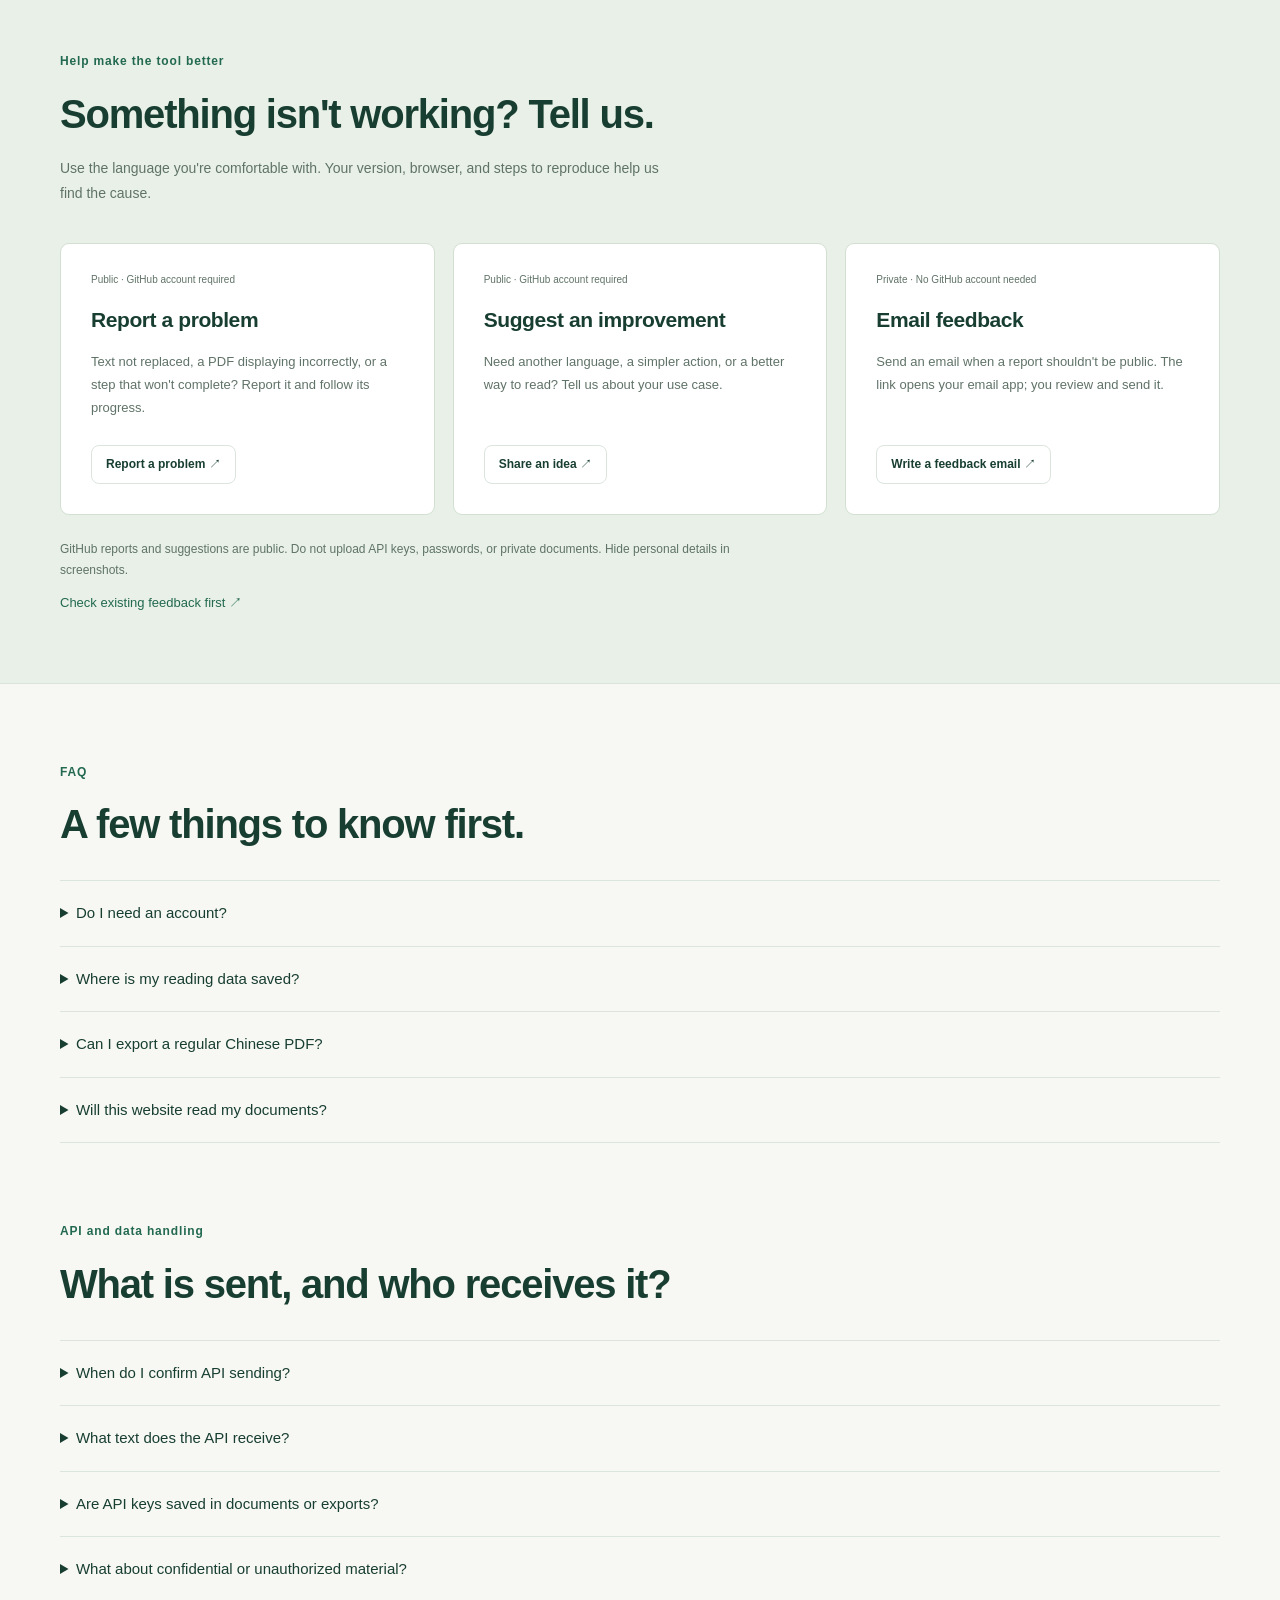
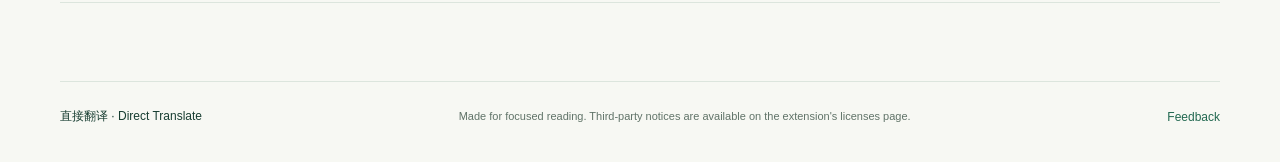
==== commit 212c96c8: "Publish multilingual product website and feedback forms" ====
--- a/site/index.html
+++ b/site/index.html
@@ -1,7 +1,7 @@
 <!DOCTYPE html><html lang="zh-CN"><head>
   <meta charset="utf-8"><meta name="viewport" content="width=device-width,initial-scale=1">
   <title>直接翻译 · Direct Translate</title>
-  <meta name="description" content="直接翻译：网页与 PDF 双语阅读，输入框原位翻译，保存阅读成果。简体中文、繁体中文与英文界面。">
+  <meta name="description" content="网页与 PDF 双语阅读、自动网页翻译、输入框原位翻译。本机保存或仅本次阅读，使用自己的 API 前确认发送范围。支持简体中文、繁体中文与英文界面。">
   <meta name="theme-color" content="#236951">
   <link rel="icon" href="./favicon.svg" type="image/svg+xml"><link rel="stylesheet" href="./styles.css">
 </head>
@@ -15,31 +15,41 @@
   <main id="main">
     <section class="hero shell">
       <div class="hero-copy"><p class="eyebrow"><span class="dot"></span><span data-t="eyebrow">本地优先的浏览器翻译工具</span></p>
-        <h1 data-t="headline">读英文，<br>不打断思路。</h1>
+        <h1 data-t="headline">读英文，
+不打断思路。</h1>
         <p class="lead" data-t="lead">在网页里读双语，在 PDF 里保留原页。输入文字也能原位翻译，阅读成果随手保存。</p>
-        <div class="hero-actions"><a class="button primary" href="#start" data-t="start">开始使用 <span aria-hidden="true">↗</span></a><a class="button secondary" href="#feedback" data-t="giveFeedback">反馈与建议 <span aria-hidden="true">→</span></a></div>
+        <div class="hero-actions"><a class="button primary" href="#start" data-t="start">开始使用 ↗</a><a class="button secondary" href="#feedback" data-t="giveFeedback">反馈与建议 →</a></div>
         <p class="availability"><span data-t="browsers">Chrome / Edge 138+</span><span aria-hidden="true">·</span><span data-t="uiLanguages">简体中文 / 繁體中文 / English</span></p>
       </div>
       <div class="preview" aria-label="功能示意" data-ta="previewLabel">
         <div class="preview-top"><span class="window-dots" aria-hidden="true">● ● ●</span><span data-t="previewNote">功能示意</span><span class="preview-badge">ZT</span></div>
         <div class="preview-tabs" role="tablist" aria-label="功能预览" data-ta="previewTabs"><button id="tab-web" role="tab" aria-controls="demo-web" aria-selected="true" tabindex="0" data-demo="web" data-t="web">网页</button><button id="tab-pdf" role="tab" aria-controls="demo-pdf" aria-selected="false" tabindex="-1" data-demo="pdf" data-t="pdf">PDF</button><button id="tab-input" role="tab" aria-controls="demo-input" aria-selected="false" tabindex="-1" data-demo="input" data-t="input">输入框</button></div>
         <div id="demo-web" class="demo" role="tabpanel" aria-labelledby="tab-web"><p class="demo-kicker">A SMALL IDEA, WELL UNDERSTOOD</p><h2>Good ideas deserve<br>to be understood.</h2><div class="translated"><span class="translation-mark" aria-hidden="true">译</span><p>好想法，值得被读懂。</p></div><div class="demo-lines" aria-hidden="true"><i></i><i></i><i></i></div><p class="demo-caption" data-t="webDemo">原文与译文一起读，随时切回原文。</p></div>
-        <div id="demo-pdf" class="demo" role="tabpanel" aria-labelledby="tab-pdf" hidden=""><div class="paper"><span class="paper-page">01 / 12</span><p class="demo-kicker">READ AT YOUR PACE</p><h2>Keep your place.</h2><div class="translated"><span class="translation-mark" aria-hidden="true">译</span><p>读到哪里，保存到哪里。</p></div><div class="demo-lines" aria-hidden="true"><i></i><i></i><i></i></div></div><p class="saved"><span aria-hidden="true">✓</span> <span data-t="pdfDemo">原 PDF、译文与段落位置，保存于本机。</span></p></div>
-        <div id="demo-input" class="demo" role="tabpanel" aria-labelledby="tab-input" hidden=""><p class="demo-kicker" data-t="inputDemoTitle">输入文字，也能直接翻译</p><div class="demo-input-box"><span id="demo-input-value">你好，世界。</span><span class="caret" aria-hidden="true"></span></div><button id="demo-trigger" class="space-trigger"><span><kbd>Space</kbd><kbd>Space</kbd><kbd>Space</kbd></span><strong data-t="tryDemo">点击看看替换效果</strong></button><p class="demo-caption" data-t="inputDemo">快速连按三次空格，直接替换。不会自动搜索或发送。</p><p class="demo-disclaimer" data-t="demoDisclaimer">这是交互示意，不会请求翻译服务。</p></div>
+        <div id="demo-pdf" class="demo" role="tabpanel" aria-labelledby="tab-pdf" hidden=""><div class="paper"><span class="paper-page">01 / 12</span><p class="demo-kicker">READ AT YOUR PACE</p><h2>Keep your place.</h2><div class="translated"><span class="translation-mark" aria-hidden="true">译</span><p>读到哪里，保存到哪里。</p></div><div class="demo-lines" aria-hidden="true"><i></i><i></i><i></i></div></div><p class="saved"><span aria-hidden="true">✓</span> <span data-t="pdfDemo">默认将原 PDF、译文与段落位置保存于本机。</span></p></div>
+        <div id="demo-input" class="demo" role="tabpanel" aria-labelledby="tab-input" hidden=""><p class="demo-kicker" data-t="inputDemoTitle">输入文字，也能直接翻译</p><div class="demo-input-box"><span id="demo-input-value">你好，世界。</span><span class="caret" aria-hidden="true"></span></div><button id="demo-trigger" class="space-trigger"><span><kbd>Space</kbd><kbd>Space</kbd><kbd>Space</kbd></span><strong data-t="tryDemo">点击看看替换效果</strong></button><p class="demo-caption" data-t="inputDemo">快速连按三次空格，直接替换。不会自动搜索或提交表单。</p><p class="demo-disclaimer" data-t="demoDisclaimer">这是交互示意，不会请求翻译服务。</p></div>
         <div class="preview-footer"><span class="dot"></span><span data-t="previewFooter">你选择内容，工具处理语言。</span></div>
       </div>
     </section>
-    <div class="promise shell"><p data-t="promise">一个工具，照顾三种阅读场景。</p><span class="version">v<span data-version="">0.6.4</span><span data-t="devVersion"> · 开发版</span></span></div>
+    <div class="promise shell"><p data-t="promise">一个工具，照顾三种阅读场景。</p><span class="version">v<span data-version="">0.6.7</span><span data-t="devVersion"> · 开发版</span></span></div>
+    <p class="accuracy-note shell" data-t="accuracyNote">机器翻译和 OCR 可能有误。合同、金额、医疗等重要内容，请核对原文。</p>
     <section id="features" class="features shell" aria-labelledby="features-heading">
       <div class="section-heading"><p class="eyebrow" data-t="featuresEyebrow">让翻译融入阅读</p><h2 id="features-heading" data-t="featuresTitle">常用的事，少走一步。</h2></div>
       <div class="feature-grid">
-        <article><span class="feature-number">01 / WEB</span><h3 data-t="webTitle">留在网页里阅读</h3><p data-t="webBody">双语、仅中文、原文，随时切换。用中文按意思查找英文段落，结果指向原文。</p></article>
-        <article><span class="feature-number">02 / PDF</span><h3 data-t="pdfTitle">积累每一页成果</h3><p data-t="pdfBody">自动保存页码、原文与译文。重开文件继续读，单段修订后导出统一阅读包。</p></article>
-        <article><span class="feature-number">03 / INPUT</span><h3 data-t="inputTitle">写完，直接翻译</h3><p data-t="inputBody">搜索框快速连按三次空格，直接替换内容。快捷键可翻译选区，并提供恢复原文入口。</p></article>
+        <article><span class="feature-number">01 / WEB</span><h3 data-t="webTitle">留在网页里阅读</h3><p data-t="webBody">双语、仅中文、原文，随时切换。用中文按意思查找英文段落，结果指向原文；也可选择打开网页后自动翻译。</p></article>
+        <article><span class="feature-number">02 / PDF</span><h3 data-t="pdfTitle">积累每一页成果</h3><p data-t="pdfBody">默认保存页码、原文与译文，重开文件继续读。支持整页或单段重译、本机 OCR 补读，以及阅读包导出与导入；也可选择仅本次阅读。</p></article>
+        <article><span class="feature-number">03 / INPUT</span><h3 data-t="inputTitle">写完，直接翻译</h3><p data-t="inputBody">先点击插件图标，再在网页搜索框快速连按三次空格，直接替换内容。快捷键可翻译选区并恢复原文；地址栏输入 zt 后按空格，也可进入输入翻译。不会自动提交表单。</p></article>
       </div>
     </section>
-    <section class="approach shell" aria-labelledby="approach-title"><div><p class="eyebrow" data-t="approachEyebrow">选择清楚，使用安心</p><h2 id="approach-title" data-t="approachTitle">翻译方式，由你决定。</h2></div><div class="approach-items"><article><h3 data-t="localTitle">浏览器本地翻译</h3><p data-t="localBody">设备支持时在本机生成译文，首次可能下载语言包。无需插件账号。</p></article><article><h3 data-t="apiTitle">使用自己的 API</h3><p data-t="apiBody">支持 OpenAI-compatible 服务。主动翻译的文字发送到你配置的服务，按服务商计费。</p></article><article><h3 data-t="scopeTitle">知道当前支持什么</h3><p data-t="scopeBody">网页与 PDF 主要为英文译简体中文；输入翻译可选多种目标语言。图片文字识别目前支持英文、德文。复杂 PDF 请对照原页核对。</p></article></div></section>
-    <section id="start" class="start shell" aria-labelledby="start-heading"><div class="section-heading"><p class="eyebrow" data-t="startEyebrow">开始使用</p><h2 id="start-heading" data-t="startTitle">装好后，打开一篇文章。</h2><p data-t="startIntro">当前为桌面浏览器开发版。安装包发布后，将在这里提供下载入口。</p></div><div class="install-layout"><ol class="steps"><li><h3 data-t="step1Title">获取安装包</h3><p data-t="step1Body">解压安装资料包，找到直接包含 manifest.json 的扩展文件夹。</p></li><li><h3 data-t="step2Title">加载到浏览器</h3><p data-t="step2Body">打开扩展管理页，启用开发者模式，选择“加载已解压的扩展程序”。Chrome：chrome://extensions；Edge：edge://extensions。</p></li><li><h3 data-t="step3Title">点击图标，开始阅读</h3><p data-t="step3Body">固定工具栏图标。打开英文文章，点击图标，再读取页面并翻译。更新扩展后重新加载，并刷新网页。</p></li></ol><aside class="install-card"><span class="install-mark" aria-hidden="true">↗</span><h3 data-t="installCardTitle">准备好你的阅读工具</h3><p data-t="installCardBody">界面可跟随浏览器，也可手动切换简体中文、繁体中文、英文。界面语言与翻译目标独立。</p><a id="download-link" class="button primary" hidden="" data-t="download">下载最新版本</a><p id="download-pending" class="small" data-t="downloadPending">安装包尚未公开发布。</p><a id="project-link" class="text-link" data-t="project" href="https://github.com/qq244358862/zhijie-direct-translate" target="_blank" rel="noopener noreferrer">查看 GitHub 项目 ↗</a></aside></div></section>
+    <section class="approach shell" aria-labelledby="approach-title"><div><p class="eyebrow" data-t="approachEyebrow">选择清楚，使用安心</p><h2 id="approach-title" data-t="approachTitle">翻译方式，由你决定。</h2></div><div class="approach-items"><article><h3 data-t="localTitle">浏览器本地翻译</h3><p data-t="localBody">设备支持时在本机生成译文，首次可能下载语言包。无需插件账号。</p></article><article><h3 data-t="apiTitle">使用自己的 API</h3><p data-t="apiBody">支持 OpenAI-compatible 服务。启用前显示接收地址和发送范围，由你确认有权发送；文字发送到你配置的服务，按服务商计费。设置中可撤回确认。</p></article><article><h3 data-t="scopeTitle">知道当前支持什么</h3><p data-t="scopeBody">网页与 PDF 主要为英文译简体中文；输入翻译可选多种目标语言。图片文字识别目前支持英文、德文。复杂 PDF 请对照原页核对。</p></article></div></section>
+    <section id="reading-options" class="features shell" aria-labelledby="reading-options-heading">
+      <div class="section-heading"><p class="eyebrow" data-t="readingOptionsEyebrow">阅读方式与保存选择</p><h2 id="reading-options-heading" data-t="readingOptionsTitle">需要时自动，保存前有选择。</h2><p data-t="readingOptionsIntro">默认手动读取网页、自动保存 PDF。自动翻译和临时阅读都由你选择。</p></div>
+      <div class="feature-grid">
+        <article><span class="feature-number">04 / AUTO</span><h3 data-t="autoTitle">打开网页自动翻译</h3><p data-t="autoBody">开关默认关闭。启用并授权后，新打开或刷新的普通网页可以在后台翻译，关闭侧栏也能运行；沿用当前翻译服务，API 可能计费。关闭开关停止任务，保留已完成译文；PDF 使用独立阅读页。</p></article>
+        <article><span class="feature-number">05 / SESSION</span><h3 data-t="temporaryTitle">PDF 仅本次阅读</h3><p data-t="temporaryBody">打开文件或导入阅读包前选择。原 PDF、原文和译文只在当前阅读窗口保留，关闭后丢失，不写入文档记录或译文缓存。临时模式使用 API 时仍会发送待译文字；不会删除已有记录和外部备份。</p></article>
+        <article><span class="feature-number">06 / DATA</span><h3 data-t="deleteTitle">清楚保存，也清楚删除</h3><p data-t="deleteBody">删除文档时清理原 PDF、阅读成果及关联译文缓存；无法归属的历史缓存会在确认中提示。其他文档长期记录保留，导出备份和服务商中的数据需另行处理。</p></article>
+      </div>
+    </section>
+    <section id="start" class="start shell" aria-labelledby="start-heading"><div class="section-heading"><p class="eyebrow" data-t="startEyebrow">开始使用</p><h2 id="start-heading" data-t="startTitle">装好后，打开一篇文章。</h2><p data-t="startIntro">当前为桌面浏览器开发版。安装包发布后，将在这里提供下载入口。</p></div><div class="install-layout"><ol class="steps"><li><h3 data-t="step1Title">获取安装包</h3><p data-t="step1Body">解压安装资料包，找到直接包含 manifest.json 的扩展文件夹。</p></li><li><h3 data-t="step2Title">加载到浏览器</h3><p data-t="step2Body">打开扩展管理页，启用开发者模式，选择“加载已解压的扩展程序”。Chrome：chrome://extensions；Edge：edge://extensions。</p></li><li><h3 data-t="step3Title">点击图标，开始阅读</h3><p data-t="step3Body">固定工具栏图标。打开英文文章，点击图标，再读取页面并翻译。使用 API 前先在设置确认发送范围。升级时将新文件放到浏览器实际加载的目录，点击插件卡片的圆形“重新加载”，再刷新网页。</p></li></ol><aside class="install-card"><span class="install-mark" aria-hidden="true">↗</span><h3 data-t="installCardTitle">准备好你的阅读工具</h3><p data-t="installCardBody">界面可跟随浏览器，也可手动切换简体中文、繁体中文、英文。界面语言与翻译目标独立。</p><a id="download-link" class="button primary" hidden="" data-t="download">下载最新版本</a><p id="download-pending" class="small" data-t="downloadPending">安装包尚未公开发布。</p><a id="project-link" class="text-link" data-t="project" href="https://github.com/qq244358862/zhijie-direct-translate" target="_blank" rel="noopener noreferrer">查看 GitHub 项目 ↗</a></aside></div></section>
     <section id="feedback" class="feedback" aria-labelledby="feedback-title"><div class="shell"><div class="section-heading"><p class="eyebrow" data-t="feedbackEyebrow">一起把工具做得更好</p><h2 id="feedback-title" data-t="feedbackTitle">遇到问题，告诉我们。</h2><p data-t="feedbackIntro">用你习惯的语言反馈。版本、浏览器和复现步骤，会帮助我们更快定位。</p></div><div class="feedback-grid">
       <article id="issue-card"><span class="feedback-kind" data-t="publicKind">公开 · 需要 GitHub 账号</span><h3 data-t="bugTitle">报告问题</h3><p data-t="bugBody">翻译未替换、PDF 显示异常或某一步无法完成？提交问题后可以跟踪处理进展。</p><a id="bug-link" class="button secondary" data-t="bugAction" href="https://github.com/qq244358862/zhijie-direct-translate/issues/new?template=bug-report.yml" target="_blank" rel="noopener noreferrer">提交问题 ↗</a></article>
       <article id="idea-card"><span class="feedback-kind" data-t="publicKind">公开 · 需要 GitHub 账号</span><h3 data-t="ideaTitle">提出建议</h3><p data-t="ideaBody">希望增加一种语言、改进某个操作，或有更好的阅读方式？告诉我们使用场景。</p><a id="idea-link" class="button secondary" data-t="ideaAction" href="https://github.com/qq244358862/zhijie-direct-translate/issues/new?template=feature-request.yml" target="_blank" rel="noopener noreferrer">提出建议 ↗</a></article>
@@ -47,7 +57,14 @@
       <article id="form-card" hidden=""><span class="feedback-kind" data-t="formKind">反馈表单</span><h3 data-t="formTitle">填写反馈表单</h3><p data-t="formBody">用简短表单描述问题或建议。打开后请查看表单的登录要求和信息说明。</p><a id="form-link" class="button secondary" data-t="formAction">打开表单 ↗</a></article>
       <article id="discussion-card" hidden=""><span class="feedback-kind">GitHub Discussions</span><h3 data-t="discussionTitle">交流使用经验</h3><p data-t="discussionBody">讨论阅读方法与功能想法，看看其他用户如何使用。</p><a id="discussion-link" class="button secondary" data-t="discussionAction">参与讨论 ↗</a></article>
     </div><p class="feedback-note" data-t="feedbackNote">GitHub 问题和建议是公开的。请不要上传 API Key、密码或私人文档；截图前请遮挡个人信息。</p><p class="small"><a id="existing-issues" class="text-link" data-t="existingIssues" href="https://github.com/qq244358862/zhijie-direct-translate/issues" target="_blank" rel="noopener noreferrer">先看看已有反馈 ↗</a></p></div></section>
-    <section class="faq shell" aria-labelledby="faq-title"><div class="section-heading"><p class="eyebrow">FAQ</p><h2 id="faq-title" data-t="faqTitle">开始前，了解这几件事。</h2></div><details><summary data-t="faqAccount">需要注册账号吗？</summary><p data-t="faqAccountBody">插件本身不需要账号。浏览器本地翻译取决于设备支持；使用自己的 API 时，需要相应服务的配置或密钥。GitHub 公开反馈需要 GitHub 账号。</p></details><details><summary data-t="faqData">阅读数据保存在哪里？</summary><p data-t="faqDataBody">译文缓存和 PDF 阅读成果保存在当前浏览器。文档记录不自动过期，但卸载扩展或清除浏览器数据仍会删除记录，请导出阅读包备份。</p></details><details><summary data-t="faqPdf">能导出一本普通中文版 PDF 吗？</summary><p data-t="faqPdfBody">目前导出阅读包 ZIP，包含原 PDF、已保存译文和排版数据，可导入后继续阅读。普通中文版 PDF 导出尚未提供；图片识别也不能保证读到页面上所有文字。</p></details><details><summary data-t="faqSite">这个网站会读取我的文档吗？</summary><p data-t="faqSiteBody">这个介绍页不访问扩展数据、文档或剪贴板，也不内嵌统计或第三方表单。反馈链接会打开对应服务；只有你选择提交的内容才会进入反馈渠道。</p></details></section>
+    <section class="faq shell" aria-labelledby="faq-title"><div class="section-heading"><p class="eyebrow">FAQ</p><h2 id="faq-title" data-t="faqTitle">开始前，了解这几件事。</h2></div><details><summary data-t="faqAccount">需要注册账号吗？</summary><p data-t="faqAccountBody">插件本身不需要账号。浏览器本地翻译取决于设备支持；使用自己的 API 时，需要相应服务的配置或密钥。GitHub 公开反馈需要 GitHub 账号。</p></details><details><summary data-t="faqData">阅读数据保存在哪里？</summary><p data-t="faqDataBody">默认将译文缓存和 PDF 阅读成果保存在当前浏览器，不做云端同步。文档记录不自动过期，但卸载扩展或清除浏览器数据会删除记录。仅本次阅读不写入文档记录或译文缓存，也不会删除已有记录；请按需导出备份。</p></details><details><summary data-t="faqPdf">能导出一本普通中文版 PDF 吗？</summary><p data-t="faqPdfBody">目前导出阅读包 ZIP，包含完整原 PDF、已保存原文与译文、排版数据，可导入后继续阅读；不会导出 API Key。阅读包未加密，只能处理有权使用的资料，公开传播须取得相应授权。删除扩展内记录不会删除备份。普通中文版 PDF 导出尚未提供，OCR 也可能漏字。</p></details><details><summary data-t="faqSite">这个网站会读取我的文档吗？</summary><p data-t="faqSiteBody">这个介绍页不访问扩展数据、文档或剪贴板，也不内嵌统计或第三方表单。反馈链接会打开对应服务；只有你选择提交的内容才会进入反馈渠道。</p></details></section>
+    <section class="faq shell data-faq" aria-labelledby="data-faq-title">
+      <div class="section-heading"><p class="eyebrow" data-t="dataFaqEyebrow">API 与资料处理</p><h2 id="data-faq-title" data-t="dataFaqTitle">发送什么，由谁接收？</h2></div>
+      <details><summary data-t="faqConsent">什么时候需要确认 API 发送？</summary><p data-t="faqConsentBody">首次配置、旧版未确认配置、更换接收地址，或从手动扩大到后台自动翻译时，需要查看告知并确认有权发送。同一地址与范围可保留确认，设置中可撤回；撤回后关闭自动 API 翻译并阻止新的 API 请求。取消不会保存本次配置，也不会发送翻译内容。</p></details>
+      <details><summary data-t="faqApiText">API 会收到哪些文字？</summary><p data-t="faqApiTextBody">网页翻译发送提取的文字，输入翻译发送待译文字；开启自动翻译后，新网页也可能在后台发送。PDF 发送待译段落，并附带当前页最多 20,000 字符、上一页结尾和下一页开头各最多 1,200 字符的上下文；不把原 PDF 文件作为翻译附件上传。费用与接收方的数据留存按所选服务商规则执行。</p></details>
+      <details><summary data-t="faqKey">API Key 会进入文档或阅读包吗？</summary><p data-t="faqKeyBody">Key 保存在当前浏览器的扩展本地设置中，不同步，也不进入 PDF 阅读记录、译文缓存或导出阅读包。它会随 API 请求用于向你配置的服务认证。本地存储未使用系统加密保险库，共享设备或浏览器配置备份可能暴露 Key；可清除本机 Key，服务商处的撤销需另行操作。</p></details>
+      <details><summary data-t="faqConfidential">保密或无法确认授权的资料怎么办？</summary><p data-t="faqConfidentialBody">涉及国家秘密的资料不得使用本扩展联网翻译。企业保密资料、个人信息或受限制文档，先核实处理与发送权限及单位规定。无法确认时取消 API 操作，咨询所属单位的保密或合规负责人。扩展不能鉴定国家秘密，用户确认也不代表资料已通过合规审查。</p></details>
+    </section>
   </main>
   <footer class="footer shell"><span data-t="footerBrand">直接翻译 · Direct Translate</span><p data-t="footerNote">为专注阅读而做。第三方组件声明可在软件的许可页面查看。</p><a href="#feedback" data-t="navFeedback">反馈</a></footer>
   <div id="site-status" class="sr-only" role="status" aria-live="polite"></div>
--- a/site/styles.css
+++ b/site/styles.css
@@ -3,5 +3,7 @@
 @media(max-width:900px){.shell{width:calc(100% - 48px)}.hero{gap:32px;padding-top:64px}.hero h1{font-size:45px}.lead{font-size:15px}.demo{padding:27px 22px;min-height:320px}.demo h2{font-size:26px}.feature-grid{gap:22px}.approach{padding:32px;gap:32px}.install-layout{gap:32px}.header nav{gap:19px}.header-inner{gap:20px}.footer{align-items:flex-start}}
 @media(max-width:650px){.shell{width:calc(100% - 36px)}.header-inner{min-height:74px;flex-wrap:wrap;gap:12px;padding:14px 0}.brand strong{font-size:16px}.header nav{order:3;width:100%;justify-content:space-between;margin:0;padding-top:10px;border-top:1px solid var(--line);font-size:12px}.language{margin-left:auto}.language select{max-width:132px}.hero{grid-template-columns:1fr;gap:36px;padding:48px 0 40px}.hero h1{font-size:47px;max-width:500px}.lead{font-size:15px;max-width:500px}.preview{transform:none;max-width:450px;width:100%;margin:auto}.demo{min-height:310px}.promise{font-size:11px;align-items:center}.promise p{max-width:190px}.features{padding:55px 0}.feature-grid{grid-template-columns:1fr;gap:28px;margin-top:28px}.feature-grid article{padding-top:20px}.feature-number{margin-bottom:12px}.feature-grid h3{font-size:20px}.feature-grid p{margin-top:9px}.approach{grid-template-columns:1fr;padding:26px;gap:28px}.approach h2{font-size:29px;max-width:none}.start{padding:55px 0}.install-layout{grid-template-columns:1fr;gap:30px;margin-top:30px}.install-card{padding:26px}.feedback{padding:50px 0}.feedback-grid{margin-top:28px}.feedback-grid article{padding:26px}.faq{padding:55px 0}.footer{flex-wrap:wrap;gap:12px}.footer p{order:3;max-width:none;width:100%}.footer>a{margin-left:auto}}
 .hero h1{white-space:pre-line}
+.accuracy-note{margin-top:22px;padding:14px 18px;border:1px solid #e5d6ad;border-radius:8px;background:#fff9e9;color:#695526;font-size:13px}
+.data-faq{padding-top:0}
 html[lang=en] .brand small{display:none}
 @media(prefers-reduced-motion:reduce){:root{scroll-behavior:auto}}
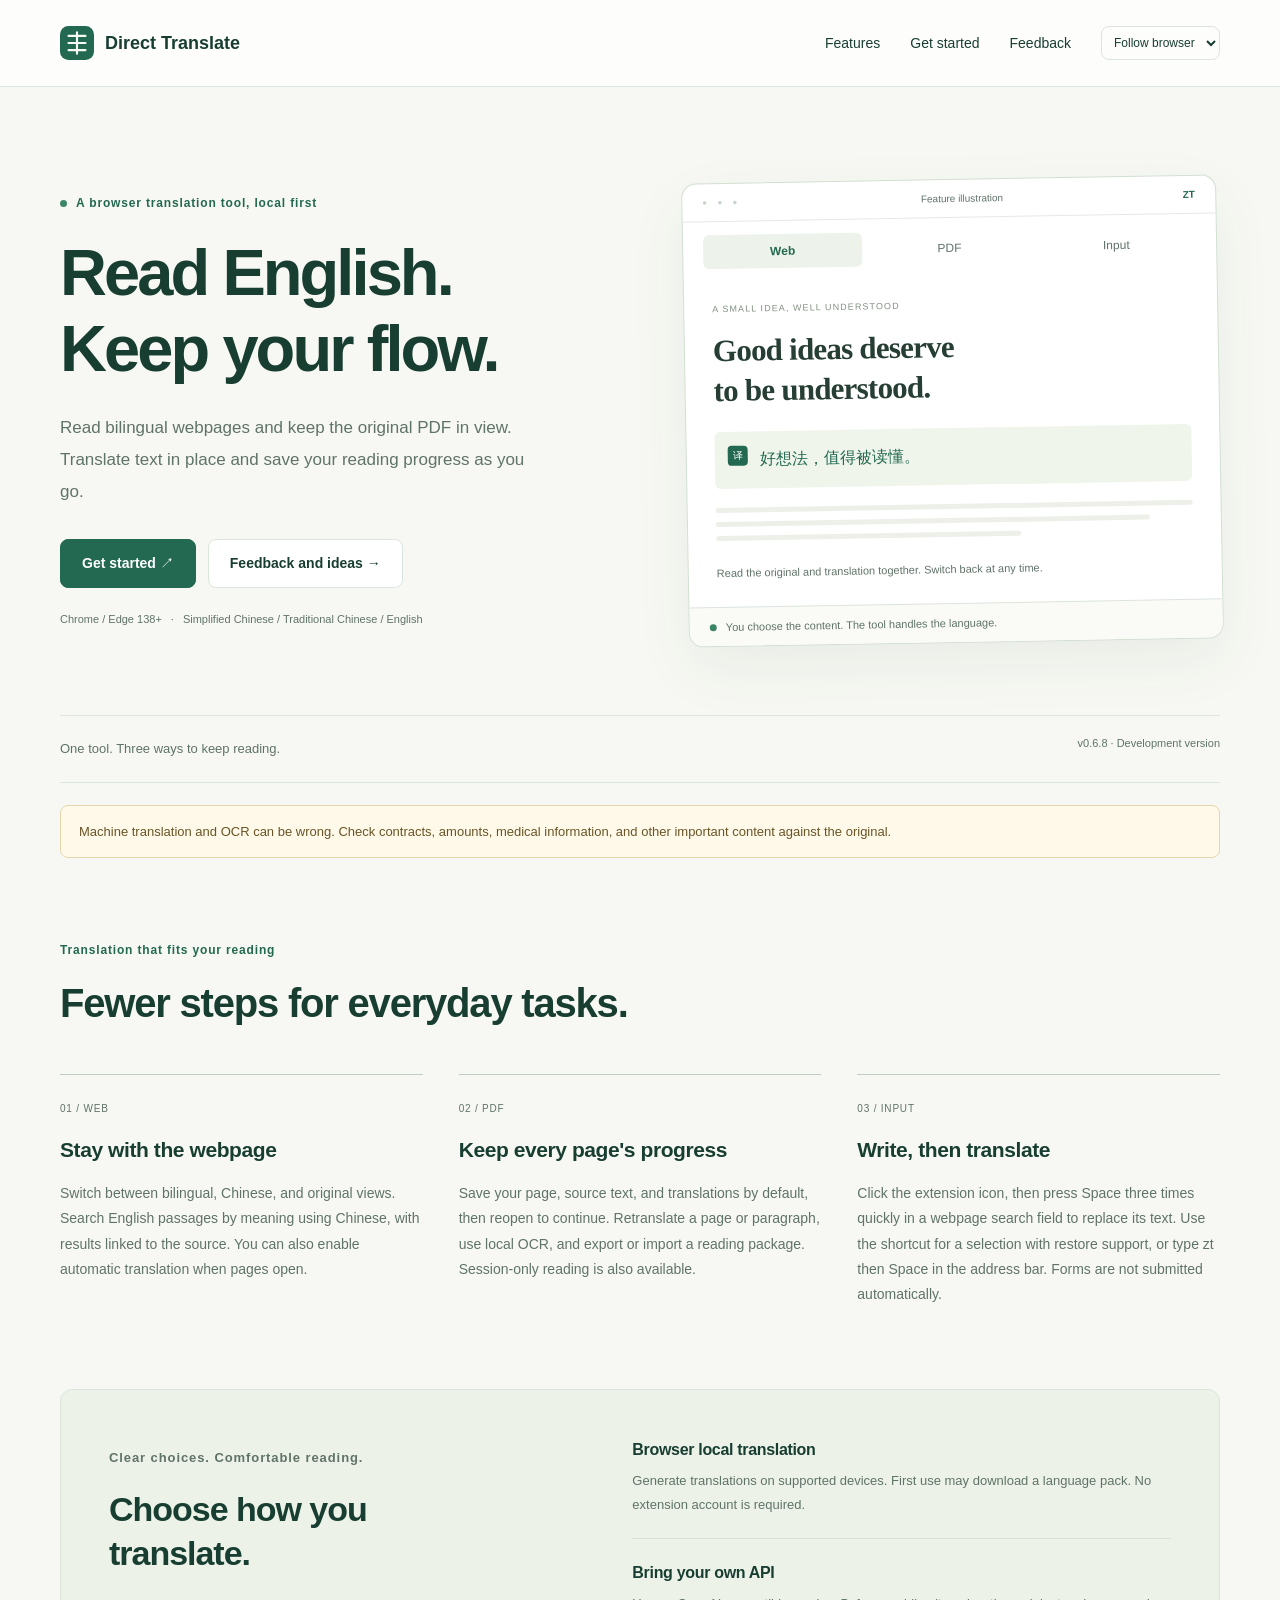
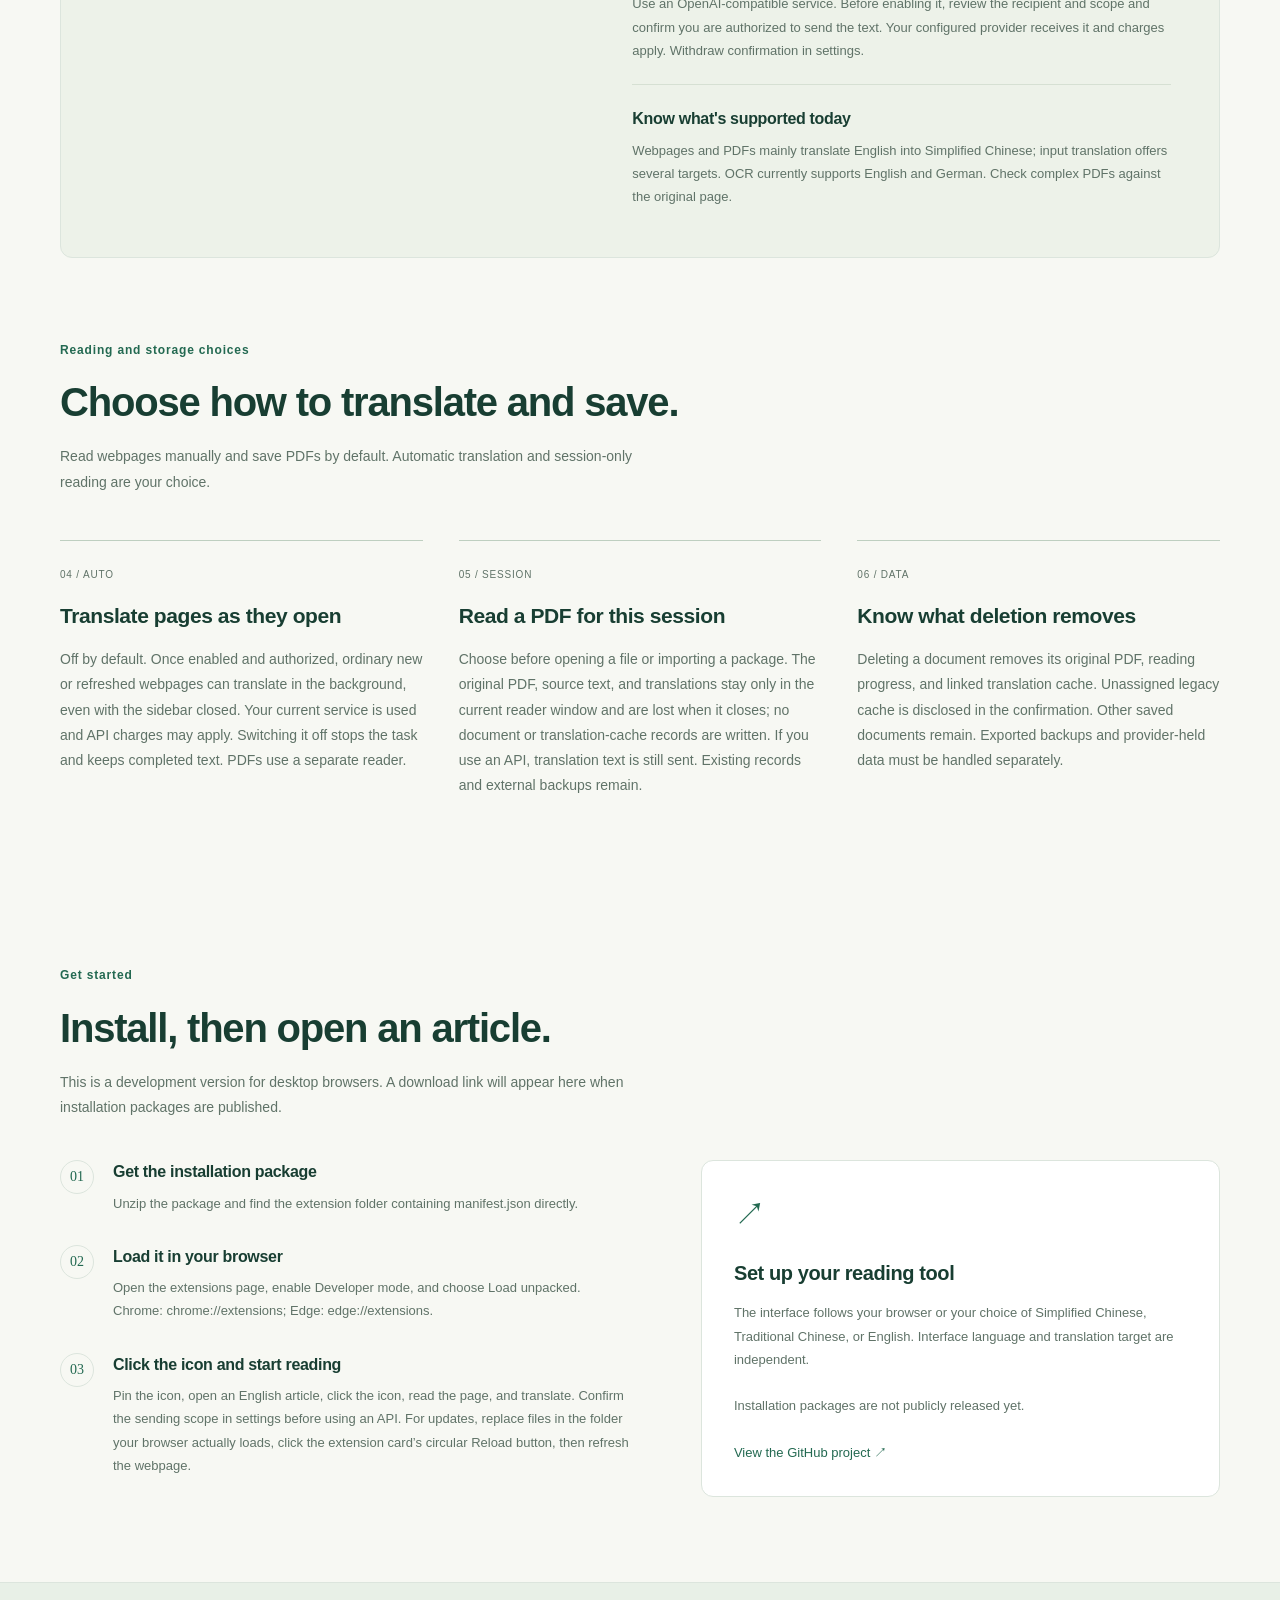
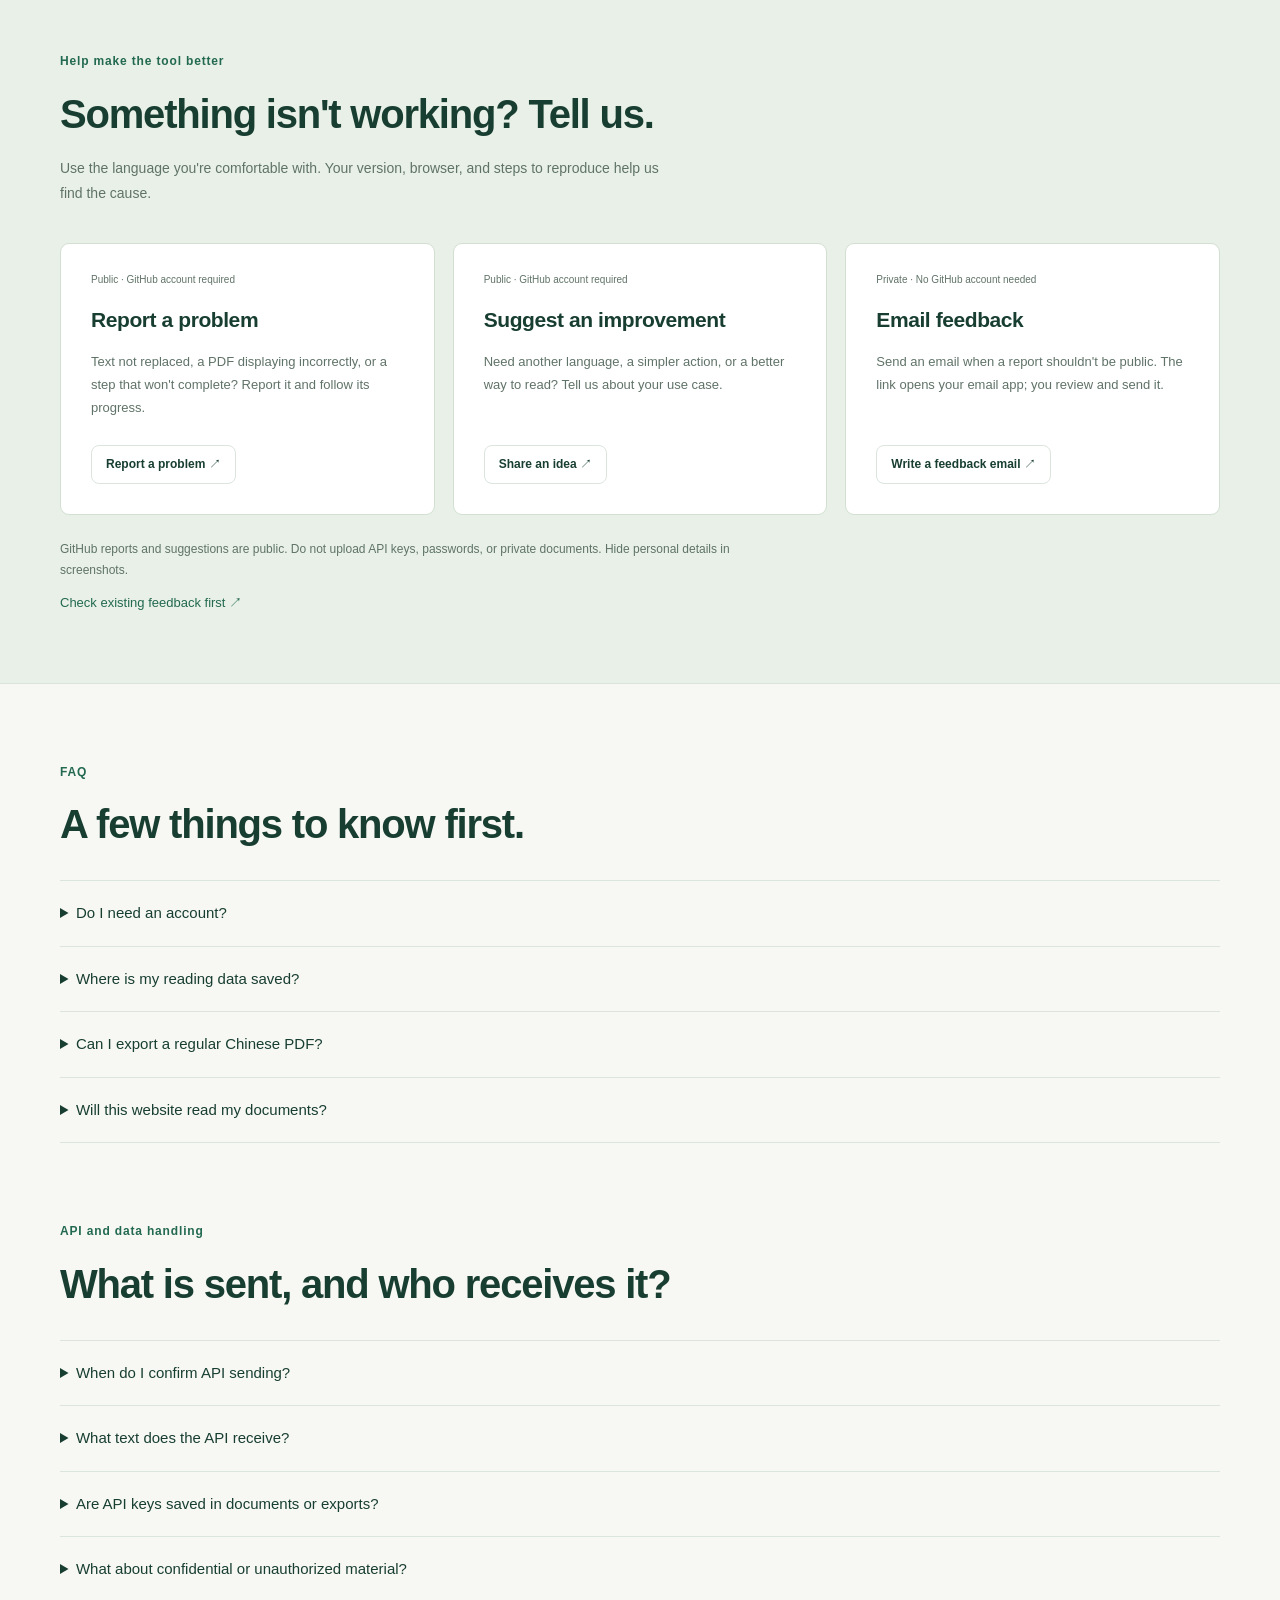
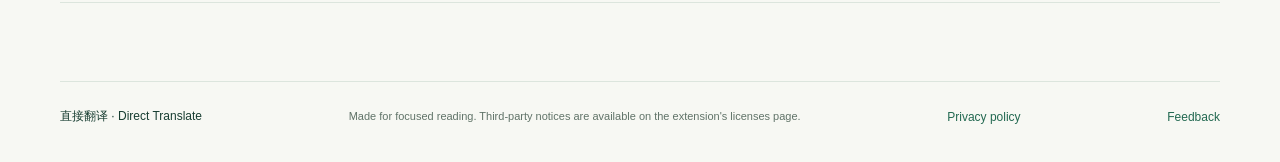
==== commit abb6122f: "Publish multilingual product website and feedback forms" ====
--- a/site/index.html
+++ b/site/index.html
@@ -30,7 +30,7 @@
         <div class="preview-footer"><span class="dot"></span><span data-t="previewFooter">你选择内容，工具处理语言。</span></div>
       </div>
     </section>
-    <div class="promise shell"><p data-t="promise">一个工具，照顾三种阅读场景。</p><span class="version">v<span data-version="">0.6.7</span><span data-t="devVersion"> · 开发版</span></span></div>
+    <div class="promise shell"><p data-t="promise">一个工具，照顾三种阅读场景。</p><span class="version">v<span data-version="">0.6.8</span><span data-t="devVersion"> · 开发版</span></span></div>
     <p class="accuracy-note shell" data-t="accuracyNote">机器翻译和 OCR 可能有误。合同、金额、医疗等重要内容，请核对原文。</p>
     <section id="features" class="features shell" aria-labelledby="features-heading">
       <div class="section-heading"><p class="eyebrow" data-t="featuresEyebrow">让翻译融入阅读</p><h2 id="features-heading" data-t="featuresTitle">常用的事，少走一步。</h2></div>
@@ -57,16 +57,16 @@
       <article id="form-card" hidden=""><span class="feedback-kind" data-t="formKind">反馈表单</span><h3 data-t="formTitle">填写反馈表单</h3><p data-t="formBody">用简短表单描述问题或建议。打开后请查看表单的登录要求和信息说明。</p><a id="form-link" class="button secondary" data-t="formAction">打开表单 ↗</a></article>
       <article id="discussion-card" hidden=""><span class="feedback-kind">GitHub Discussions</span><h3 data-t="discussionTitle">交流使用经验</h3><p data-t="discussionBody">讨论阅读方法与功能想法，看看其他用户如何使用。</p><a id="discussion-link" class="button secondary" data-t="discussionAction">参与讨论 ↗</a></article>
     </div><p class="feedback-note" data-t="feedbackNote">GitHub 问题和建议是公开的。请不要上传 API Key、密码或私人文档；截图前请遮挡个人信息。</p><p class="small"><a id="existing-issues" class="text-link" data-t="existingIssues" href="https://github.com/qq244358862/zhijie-direct-translate/issues" target="_blank" rel="noopener noreferrer">先看看已有反馈 ↗</a></p></div></section>
-    <section class="faq shell" aria-labelledby="faq-title"><div class="section-heading"><p class="eyebrow">FAQ</p><h2 id="faq-title" data-t="faqTitle">开始前，了解这几件事。</h2></div><details><summary data-t="faqAccount">需要注册账号吗？</summary><p data-t="faqAccountBody">插件本身不需要账号。浏览器本地翻译取决于设备支持；使用自己的 API 时，需要相应服务的配置或密钥。GitHub 公开反馈需要 GitHub 账号。</p></details><details><summary data-t="faqData">阅读数据保存在哪里？</summary><p data-t="faqDataBody">默认将译文缓存和 PDF 阅读成果保存在当前浏览器，不做云端同步。文档记录不自动过期，但卸载扩展或清除浏览器数据会删除记录。仅本次阅读不写入文档记录或译文缓存，也不会删除已有记录；请按需导出备份。</p></details><details><summary data-t="faqPdf">能导出一本普通中文版 PDF 吗？</summary><p data-t="faqPdfBody">目前导出阅读包 ZIP，包含完整原 PDF、已保存原文与译文、排版数据，可导入后继续阅读；不会导出 API Key。阅读包未加密，只能处理有权使用的资料，公开传播须取得相应授权。删除扩展内记录不会删除备份。普通中文版 PDF 导出尚未提供，OCR 也可能漏字。</p></details><details><summary data-t="faqSite">这个网站会读取我的文档吗？</summary><p data-t="faqSiteBody">这个介绍页不访问扩展数据、文档或剪贴板，也不内嵌统计或第三方表单。反馈链接会打开对应服务；只有你选择提交的内容才会进入反馈渠道。</p></details></section>
+    <section class="faq shell" aria-labelledby="faq-title"><div class="section-heading"><p class="eyebrow">FAQ</p><h2 id="faq-title" data-t="faqTitle">开始前，了解这几件事。</h2></div><details><summary data-t="faqAccount">需要注册账号吗？</summary><p data-t="faqAccountBody">插件本身不需要账号。浏览器本地翻译取决于设备支持；使用自己的 API 时，需要相应服务的配置或密钥。GitHub 公开反馈需要 GitHub 账号。</p></details><details><summary data-t="faqData">阅读数据保存在哪里？</summary><p data-t="faqDataBody">译文缓存和 PDF 阅读成果在当前浏览器自动加密保存，无需设置密码。完整浏览器资料被复制或设备被控制时仍可能被读取。文档记录不自动过期，卸载或清除浏览器资料会删除记录；导出的阅读包未加密，备份须妥善保管。</p></details><details><summary data-t="faqPdf">能导出一本普通中文版 PDF 吗？</summary><p data-t="faqPdfBody">目前导出阅读包 ZIP，包含完整原 PDF、已保存原文与译文、排版数据，可导入后继续阅读；不会导出 API Key。阅读包未加密，只能处理有权使用的资料，公开传播须取得相应授权。删除扩展内记录不会删除备份。普通中文版 PDF 导出尚未提供，OCR 也可能漏字。</p></details><details><summary data-t="faqSite">这个网站会读取我的文档吗？</summary><p data-t="faqSiteBody">这个介绍页不访问扩展数据、文档或剪贴板，也不内嵌统计或第三方表单。反馈链接会打开对应服务；只有你选择提交的内容才会进入反馈渠道。</p></details></section>
     <section class="faq shell data-faq" aria-labelledby="data-faq-title">
       <div class="section-heading"><p class="eyebrow" data-t="dataFaqEyebrow">API 与资料处理</p><h2 id="data-faq-title" data-t="dataFaqTitle">发送什么，由谁接收？</h2></div>
       <details><summary data-t="faqConsent">什么时候需要确认 API 发送？</summary><p data-t="faqConsentBody">首次配置、旧版未确认配置、更换接收地址，或从手动扩大到后台自动翻译时，需要查看告知并确认有权发送。同一地址与范围可保留确认，设置中可撤回；撤回后关闭自动 API 翻译并阻止新的 API 请求。取消不会保存本次配置，也不会发送翻译内容。</p></details>
       <details><summary data-t="faqApiText">API 会收到哪些文字？</summary><p data-t="faqApiTextBody">网页翻译发送提取的文字，输入翻译发送待译文字；开启自动翻译后，新网页也可能在后台发送。PDF 发送待译段落，并附带当前页最多 20,000 字符、上一页结尾和下一页开头各最多 1,200 字符的上下文；不把原 PDF 文件作为翻译附件上传。费用与接收方的数据留存按所选服务商规则执行。</p></details>
-      <details><summary data-t="faqKey">API Key 会进入文档或阅读包吗？</summary><p data-t="faqKeyBody">Key 保存在当前浏览器的扩展本地设置中，不同步，也不进入 PDF 阅读记录、译文缓存或导出阅读包。它会随 API 请求用于向你配置的服务认证。本地存储未使用系统加密保险库，共享设备或浏览器配置备份可能暴露 Key；可清除本机 Key，服务商处的撤销需另行操作。</p></details>
+      <details><summary data-t="faqKey">API Key 会进入文档或阅读包吗？</summary><p data-t="faqKeyBody">Key 在当前浏览器的扩展设置中自动加密保存，不同步，也不进入 PDF 记录、译文缓存或导出包。它随 API 请求用于向你配置的服务认证。加密密钥在同一浏览器存储中，不是系统或硬件保险库，完整浏览器资料被复制或设备被控制仍可能暴露 Key。可在设置清除本机 Key；服务商处的撤销需另行操作。</p></details>
       <details><summary data-t="faqConfidential">保密或无法确认授权的资料怎么办？</summary><p data-t="faqConfidentialBody">涉及国家秘密的资料不得使用本扩展联网翻译。企业保密资料、个人信息或受限制文档，先核实处理与发送权限及单位规定。无法确认时取消 API 操作，咨询所属单位的保密或合规负责人。扩展不能鉴定国家秘密，用户确认也不代表资料已通过合规审查。</p></details>
     </section>
   </main>
-  <footer class="footer shell"><span data-t="footerBrand">直接翻译 · Direct Translate</span><p data-t="footerNote">为专注阅读而做。第三方组件声明可在软件的许可页面查看。</p><a href="#feedback" data-t="navFeedback">反馈</a></footer>
+  <footer class="footer shell"><span data-t="footerBrand">直接翻译 · Direct Translate</span><p data-t="footerNote">为专注阅读而做。第三方组件声明可在软件的许可页面查看。</p><a id="privacy-link" href="./privacy.html" data-t="privacyPolicy">隐私政策</a><a href="#feedback" data-t="navFeedback">反馈</a></footer>
   <div id="site-status" class="sr-only" role="status" aria-live="polite"></div>
   <script type="module" src="./site.js"></script>
 
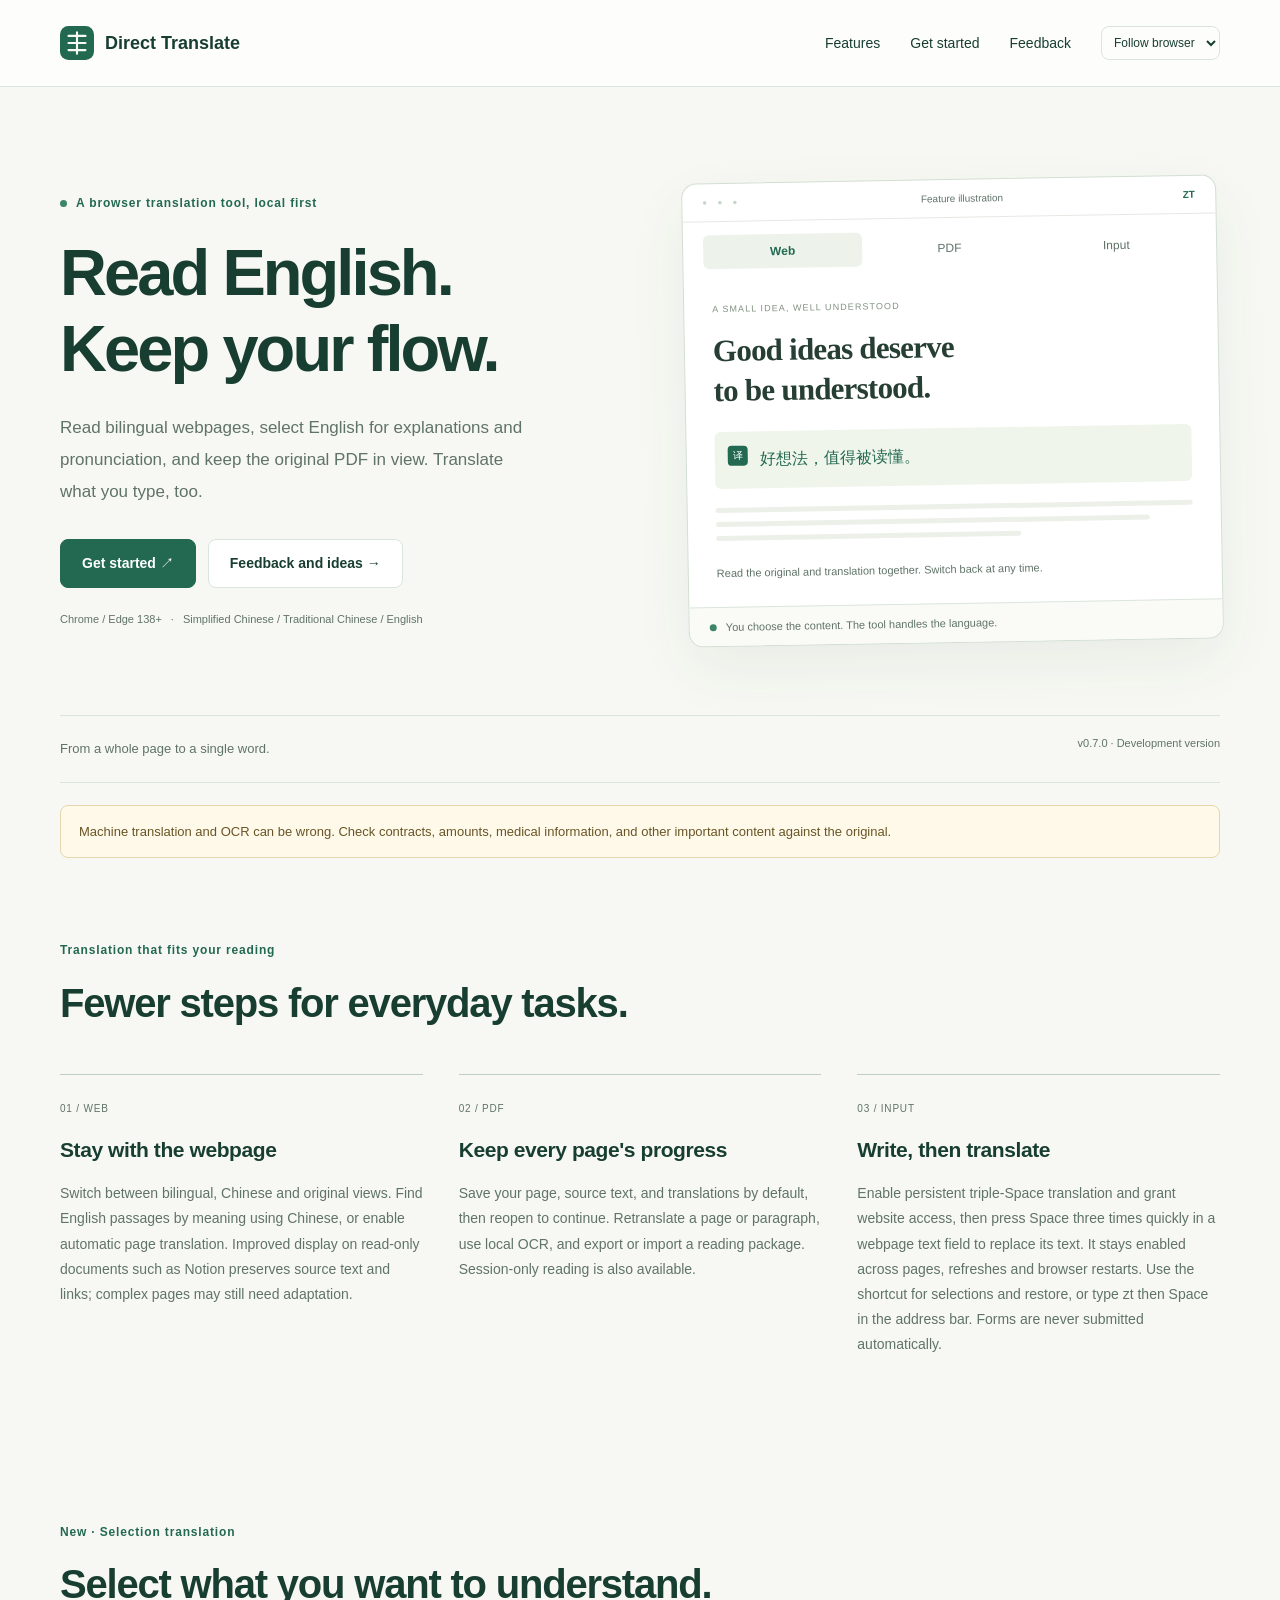
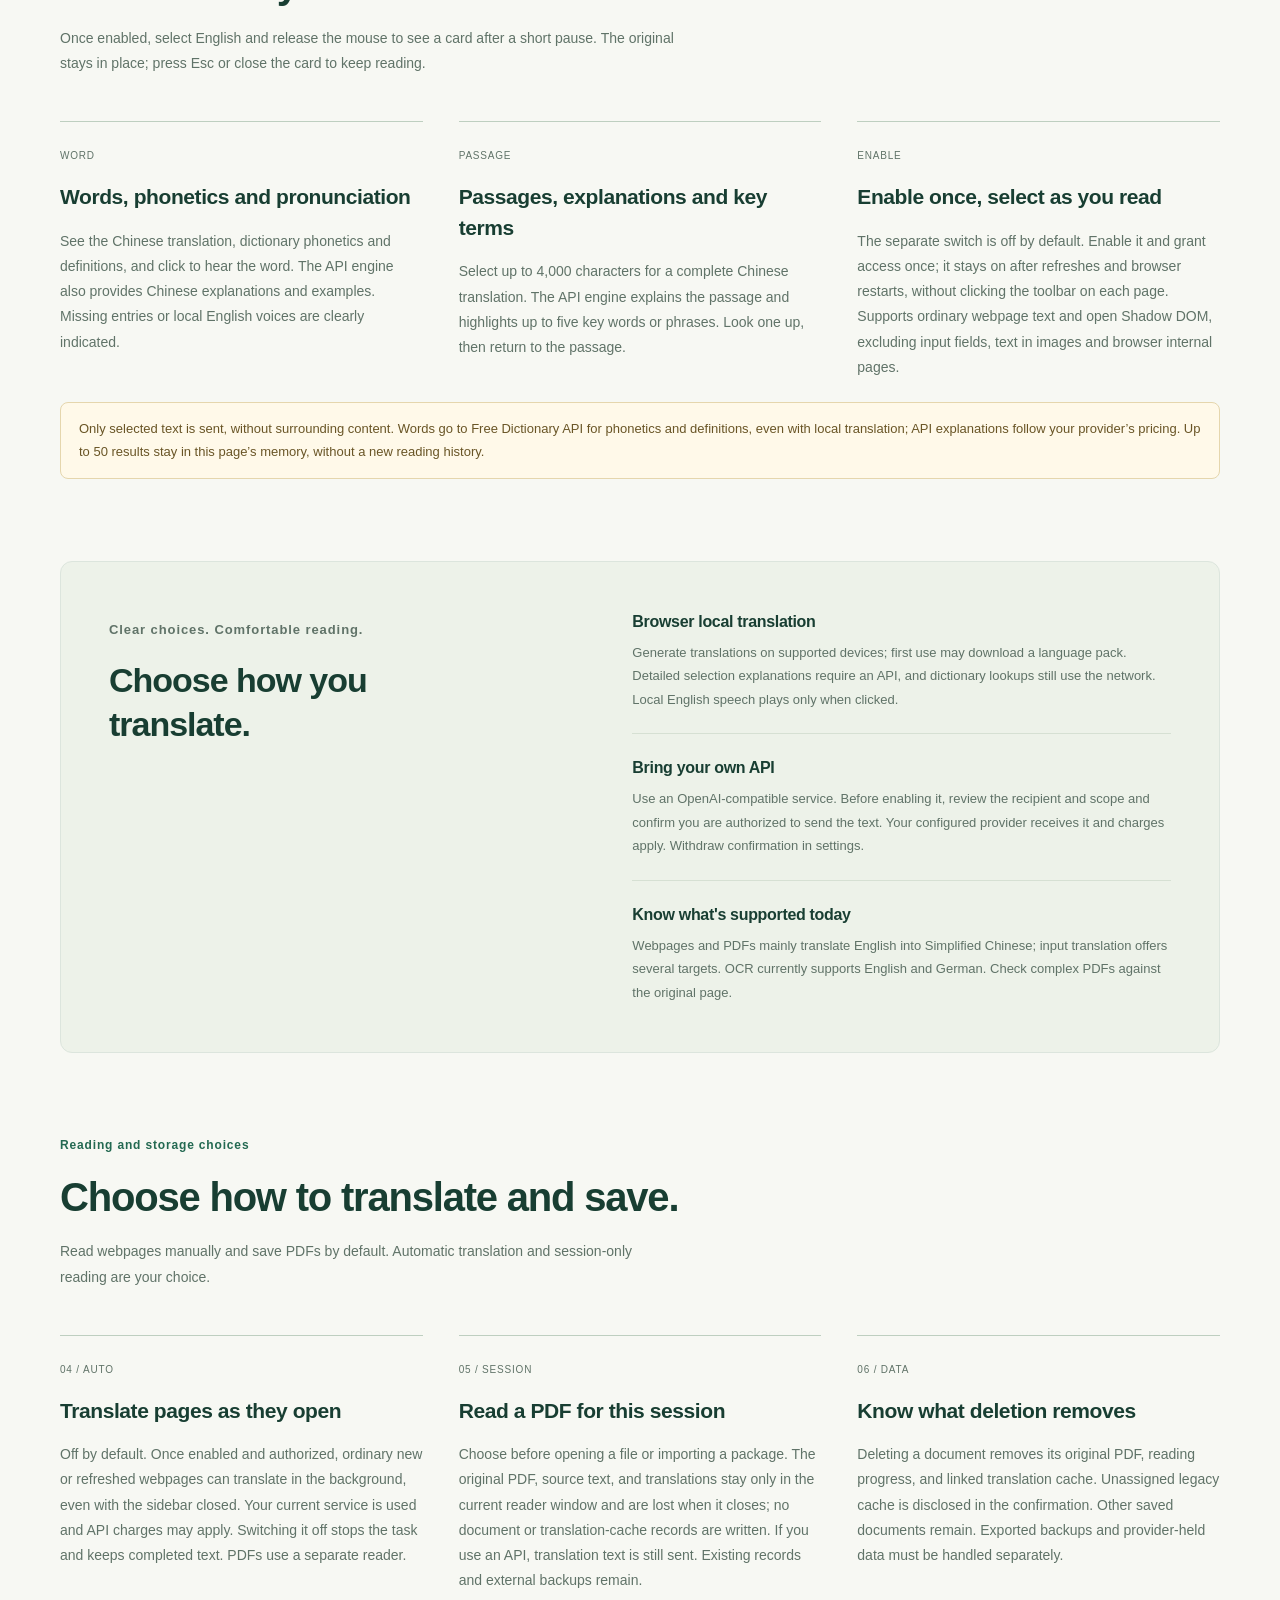
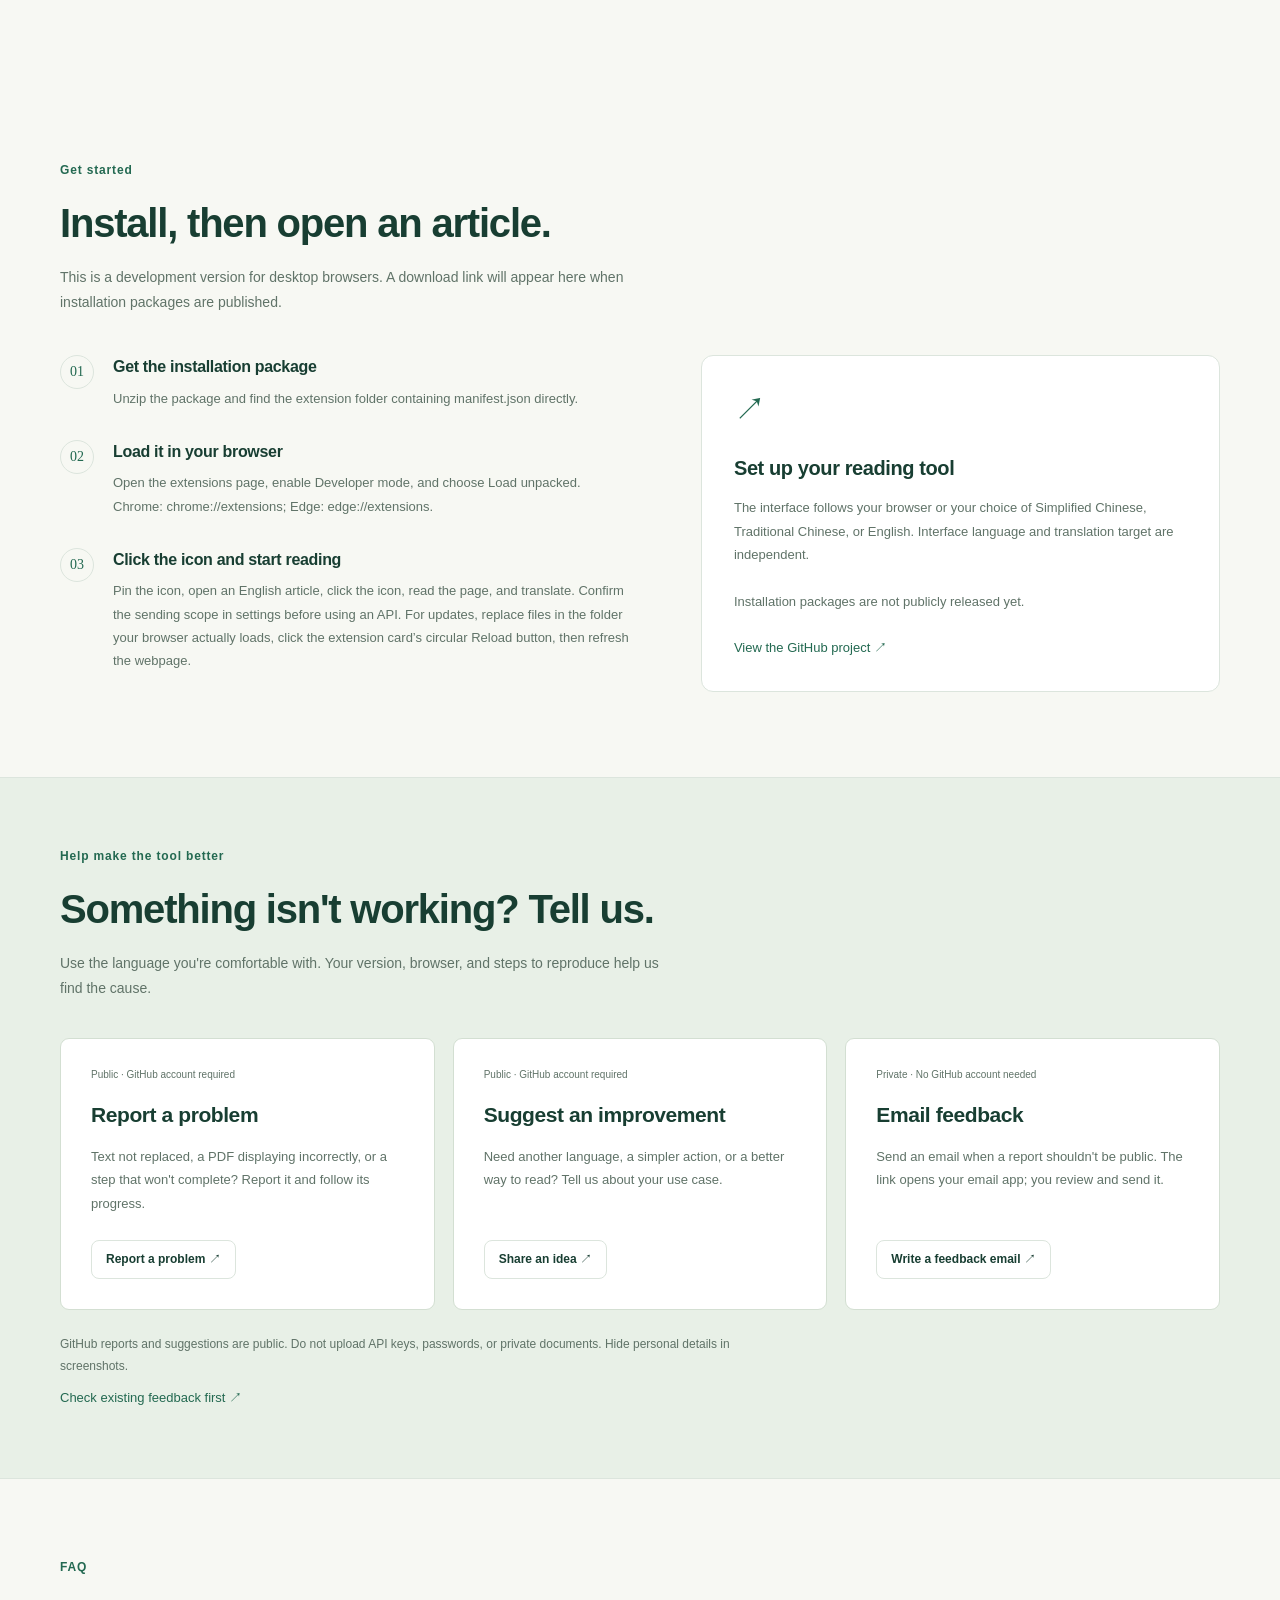
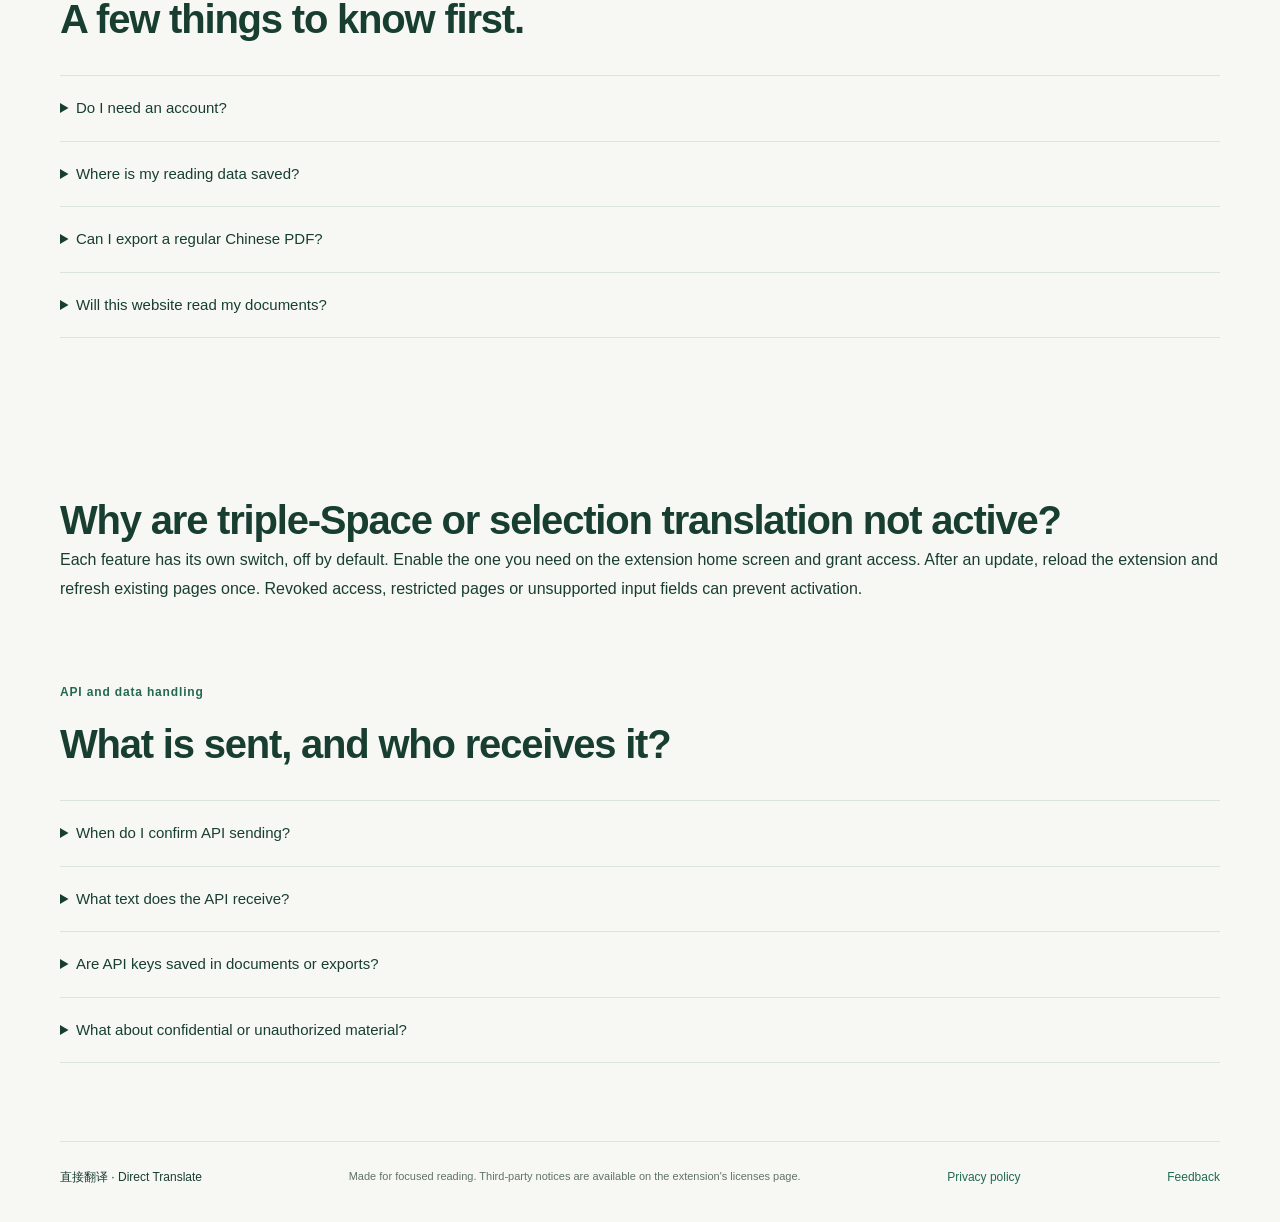
==== commit 46d0bbc9: "Publish multilingual product website and feedback forms" ====
--- a/site/index.html
+++ b/site/index.html
@@ -1,7 +1,7 @@
 <!DOCTYPE html><html lang="zh-CN"><head>
   <meta charset="utf-8"><meta name="viewport" content="width=device-width,initial-scale=1">
   <title>直接翻译 · Direct Translate</title>
-  <meta name="description" content="网页与 PDF 双语阅读、自动网页翻译、输入框原位翻译。本机保存或仅本次阅读，使用自己的 API 前确认发送范围。支持简体中文、繁体中文与英文界面。">
+  <meta name="description" content="网页与 PDF 双语阅读、划词翻译、音标与点击朗读、三次空格输入翻译。独立开关持续启用，阅读成果本机保存。">
   <meta name="theme-color" content="#236951">
   <link rel="icon" href="./favicon.svg" type="image/svg+xml"><link rel="stylesheet" href="./styles.css">
 </head>
@@ -17,7 +17,7 @@
       <div class="hero-copy"><p class="eyebrow"><span class="dot"></span><span data-t="eyebrow">本地优先的浏览器翻译工具</span></p>
         <h1 data-t="headline">读英文，
 不打断思路。</h1>
-        <p class="lead" data-t="lead">在网页里读双语，在 PDF 里保留原页。输入文字也能原位翻译，阅读成果随手保存。</p>
+        <p class="lead" data-t="lead">在网页里读双语，划选英文看解释、听发音。在 PDF 里保留原页，输入文字也能直接翻译。</p>
         <div class="hero-actions"><a class="button primary" href="#start" data-t="start">开始使用 ↗</a><a class="button secondary" href="#feedback" data-t="giveFeedback">反馈与建议 →</a></div>
         <p class="availability"><span data-t="browsers">Chrome / Edge 138+</span><span aria-hidden="true">·</span><span data-t="uiLanguages">简体中文 / 繁體中文 / English</span></p>
       </div>
@@ -26,21 +26,22 @@
         <div class="preview-tabs" role="tablist" aria-label="功能预览" data-ta="previewTabs"><button id="tab-web" role="tab" aria-controls="demo-web" aria-selected="true" tabindex="0" data-demo="web" data-t="web">网页</button><button id="tab-pdf" role="tab" aria-controls="demo-pdf" aria-selected="false" tabindex="-1" data-demo="pdf" data-t="pdf">PDF</button><button id="tab-input" role="tab" aria-controls="demo-input" aria-selected="false" tabindex="-1" data-demo="input" data-t="input">输入框</button></div>
         <div id="demo-web" class="demo" role="tabpanel" aria-labelledby="tab-web"><p class="demo-kicker">A SMALL IDEA, WELL UNDERSTOOD</p><h2>Good ideas deserve<br>to be understood.</h2><div class="translated"><span class="translation-mark" aria-hidden="true">译</span><p>好想法，值得被读懂。</p></div><div class="demo-lines" aria-hidden="true"><i></i><i></i><i></i></div><p class="demo-caption" data-t="webDemo">原文与译文一起读，随时切回原文。</p></div>
         <div id="demo-pdf" class="demo" role="tabpanel" aria-labelledby="tab-pdf" hidden=""><div class="paper"><span class="paper-page">01 / 12</span><p class="demo-kicker">READ AT YOUR PACE</p><h2>Keep your place.</h2><div class="translated"><span class="translation-mark" aria-hidden="true">译</span><p>读到哪里，保存到哪里。</p></div><div class="demo-lines" aria-hidden="true"><i></i><i></i><i></i></div></div><p class="saved"><span aria-hidden="true">✓</span> <span data-t="pdfDemo">默认将原 PDF、译文与段落位置保存于本机。</span></p></div>
-        <div id="demo-input" class="demo" role="tabpanel" aria-labelledby="tab-input" hidden=""><p class="demo-kicker" data-t="inputDemoTitle">输入文字，也能直接翻译</p><div class="demo-input-box"><span id="demo-input-value">你好，世界。</span><span class="caret" aria-hidden="true"></span></div><button id="demo-trigger" class="space-trigger"><span><kbd>Space</kbd><kbd>Space</kbd><kbd>Space</kbd></span><strong data-t="tryDemo">点击看看替换效果</strong></button><p class="demo-caption" data-t="inputDemo">快速连按三次空格，直接替换。不会自动搜索或提交表单。</p><p class="demo-disclaimer" data-t="demoDisclaimer">这是交互示意，不会请求翻译服务。</p></div>
+        <div id="demo-input" class="demo" role="tabpanel" aria-labelledby="tab-input" hidden=""><p class="demo-kicker" data-t="inputDemoTitle">输入文字，也能直接翻译</p><div class="demo-input-box"><span id="demo-input-value">你好，世界。</span><span class="caret" aria-hidden="true"></span></div><button id="demo-trigger" class="space-trigger"><span><kbd>Space</kbd><kbd>Space</kbd><kbd>Space</kbd></span><strong data-t="tryDemo">点击看看替换效果</strong></button><p class="demo-caption" data-t="inputDemo">开启持续启用开关后，快速连按三次空格，直接替换。不会自动搜索或提交表单。</p><p class="demo-disclaimer" data-t="demoDisclaimer">这是交互示意，不会请求翻译服务。</p></div>
         <div class="preview-footer"><span class="dot"></span><span data-t="previewFooter">你选择内容，工具处理语言。</span></div>
       </div>
     </section>
-    <div class="promise shell"><p data-t="promise">一个工具，照顾三种阅读场景。</p><span class="version">v<span data-version="">0.6.8</span><span data-t="devVersion"> · 开发版</span></span></div>
+    <div class="promise shell"><p data-t="promise">从整页阅读，到一个单词。</p><span class="version">v<span data-version="">0.7.0</span><span data-t="devVersion"> · 开发版</span></span></div>
     <p class="accuracy-note shell" data-t="accuracyNote">机器翻译和 OCR 可能有误。合同、金额、医疗等重要内容，请核对原文。</p>
     <section id="features" class="features shell" aria-labelledby="features-heading">
       <div class="section-heading"><p class="eyebrow" data-t="featuresEyebrow">让翻译融入阅读</p><h2 id="features-heading" data-t="featuresTitle">常用的事，少走一步。</h2></div>
       <div class="feature-grid">
-        <article><span class="feature-number">01 / WEB</span><h3 data-t="webTitle">留在网页里阅读</h3><p data-t="webBody">双语、仅中文、原文，随时切换。用中文按意思查找英文段落，结果指向原文；也可选择打开网页后自动翻译。</p></article>
+        <article><span class="feature-number">01 / WEB</span><h3 data-t="webTitle">留在网页里阅读</h3><p data-t="webBody">双语、仅中文、原文，随时切换。用中文按意思查找英文段落，也可开启整页自动翻译。新版改善了 Notion 等只读文档的译文显示，保留原文与链接；复杂页面仍可能需要适配。</p></article>
         <article><span class="feature-number">02 / PDF</span><h3 data-t="pdfTitle">积累每一页成果</h3><p data-t="pdfBody">默认保存页码、原文与译文，重开文件继续读。支持整页或单段重译、本机 OCR 补读，以及阅读包导出与导入；也可选择仅本次阅读。</p></article>
-        <article><span class="feature-number">03 / INPUT</span><h3 data-t="inputTitle">写完，直接翻译</h3><p data-t="inputBody">先点击插件图标，再在网页搜索框快速连按三次空格，直接替换内容。快捷键可翻译选区并恢复原文；地址栏输入 zt 后按空格，也可进入输入翻译。不会自动提交表单。</p></article>
+        <article><span class="feature-number">03 / INPUT</span><h3 data-t="inputTitle">写完，直接翻译</h3><p data-t="inputBody">开启“三次空格翻译自动启用”并授权后，在网页文本框快速连按三次空格即可替换译文；刷新、换页、重启浏览器仍可用。快捷键支持选区与恢复原文，地址栏输入 zt 后按空格也可翻译。不会自动提交表单。</p></article>
       </div>
     </section>
-    <section class="approach shell" aria-labelledby="approach-title"><div><p class="eyebrow" data-t="approachEyebrow">选择清楚，使用安心</p><h2 id="approach-title" data-t="approachTitle">翻译方式，由你决定。</h2></div><div class="approach-items"><article><h3 data-t="localTitle">浏览器本地翻译</h3><p data-t="localBody">设备支持时在本机生成译文，首次可能下载语言包。无需插件账号。</p></article><article><h3 data-t="apiTitle">使用自己的 API</h3><p data-t="apiBody">支持 OpenAI-compatible 服务。启用前显示接收地址和发送范围，由你确认有权发送；文字发送到你配置的服务，按服务商计费。设置中可撤回确认。</p></article><article><h3 data-t="scopeTitle">知道当前支持什么</h3><p data-t="scopeBody">网页与 PDF 主要为英文译简体中文；输入翻译可选多种目标语言。图片文字识别目前支持英文、德文。复杂 PDF 请对照原页核对。</p></article></div></section>
+    <section id="selection" class="features shell" aria-labelledby="selection-heading"><div class="section-heading"><p class="eyebrow" data-t="selectionEyebrow">新增 · 划词翻译</p><h2 id="selection-heading" data-t="selectionTitle">不懂的地方，选中就能看。</h2><p data-t="selectionIntro">开启后，划选英文并松开鼠标，稍等即可查看卡片。原文保留，读完按 Esc 或关闭，继续阅读。</p></div><div class="feature-grid"><article><span class="feature-number">WORD</span><h3 data-t="selectionWordTitle">单词：音标、词义与发音</h3><p data-t="selectionWordBody">查看中文译文、词典音标和词义，点击朗读原词。API 引擎还能提供中文解释与例句。词典未收录或设备没有本地英语语音时，会明确提示。</p></article><article><span class="feature-number">PASSAGE</span><h3 data-t="selectionPassageTitle">段落：译文、讲解与重点词</h3><p data-t="selectionPassageBody">一次选中最多 4,000 字符，查看完整中文译文。API 引擎可讲解句意，列出最多 5 个重点词或短语；点击继续查询，再返回原段落。</p></article><article><span class="feature-number">ENABLE</span><h3 data-t="selectionEnableTitle">开启一次，随时划选</h3><p data-t="selectionEnableBody">独立开关默认关闭。开启并授权后，刷新或重启浏览器仍有效，不必每页点击插件图标。支持普通网页正文与开放 Shadow DOM；输入区域、图片文字和浏览器内置页面不在划词范围内。</p></article></div><p class="accuracy-note" data-t="selectionData">只发送选中文字，不额外读取相邻正文。单词发给 Free Dictionary API 查询音标与词义，本地引擎也会联网查词；API 解释按服务商计费。结果仅在本页内存保留最多 50 项，不新增阅读历史。</p></section>
+    <section class="approach shell" aria-labelledby="approach-title"><div><p class="eyebrow" data-t="approachEyebrow">选择清楚，使用安心</p><h2 id="approach-title" data-t="approachTitle">翻译方式，由你决定。</h2></div><div class="approach-items"><article><h3 data-t="localTitle">浏览器本地翻译</h3><p data-t="localBody">设备支持时在本机生成译文，首次可能下载语言包。划词的详细讲解需使用 API；音标和词义仍需联网查词。本地英语朗读仅在点击时播放。</p></article><article><h3 data-t="apiTitle">使用自己的 API</h3><p data-t="apiBody">支持 OpenAI-compatible 服务。启用前显示接收地址和发送范围，由你确认有权发送；文字发送到你配置的服务，按服务商计费。设置中可撤回确认。</p></article><article><h3 data-t="scopeTitle">知道当前支持什么</h3><p data-t="scopeBody">网页与 PDF 主要为英文译简体中文；输入翻译可选多种目标语言。图片文字识别目前支持英文、德文。复杂 PDF 请对照原页核对。</p></article></div></section>
     <section id="reading-options" class="features shell" aria-labelledby="reading-options-heading">
       <div class="section-heading"><p class="eyebrow" data-t="readingOptionsEyebrow">阅读方式与保存选择</p><h2 id="reading-options-heading" data-t="readingOptionsTitle">需要时自动，保存前有选择。</h2><p data-t="readingOptionsIntro">默认手动读取网页、自动保存 PDF。自动翻译和临时阅读都由你选择。</p></div>
       <div class="feature-grid">
@@ -58,10 +59,11 @@
       <article id="discussion-card" hidden=""><span class="feedback-kind">GitHub Discussions</span><h3 data-t="discussionTitle">交流使用经验</h3><p data-t="discussionBody">讨论阅读方法与功能想法，看看其他用户如何使用。</p><a id="discussion-link" class="button secondary" data-t="discussionAction">参与讨论 ↗</a></article>
     </div><p class="feedback-note" data-t="feedbackNote">GitHub 问题和建议是公开的。请不要上传 API Key、密码或私人文档；截图前请遮挡个人信息。</p><p class="small"><a id="existing-issues" class="text-link" data-t="existingIssues" href="https://github.com/qq244358862/zhijie-direct-translate/issues" target="_blank" rel="noopener noreferrer">先看看已有反馈 ↗</a></p></div></section>
     <section class="faq shell" aria-labelledby="faq-title"><div class="section-heading"><p class="eyebrow">FAQ</p><h2 id="faq-title" data-t="faqTitle">开始前，了解这几件事。</h2></div><details><summary data-t="faqAccount">需要注册账号吗？</summary><p data-t="faqAccountBody">插件本身不需要账号。浏览器本地翻译取决于设备支持；使用自己的 API 时，需要相应服务的配置或密钥。GitHub 公开反馈需要 GitHub 账号。</p></details><details><summary data-t="faqData">阅读数据保存在哪里？</summary><p data-t="faqDataBody">译文缓存和 PDF 阅读成果在当前浏览器自动加密保存，无需设置密码。完整浏览器资料被复制或设备被控制时仍可能被读取。文档记录不自动过期，卸载或清除浏览器资料会删除记录；导出的阅读包未加密，备份须妥善保管。</p></details><details><summary data-t="faqPdf">能导出一本普通中文版 PDF 吗？</summary><p data-t="faqPdfBody">目前导出阅读包 ZIP，包含完整原 PDF、已保存原文与译文、排版数据，可导入后继续阅读；不会导出 API Key。阅读包未加密，只能处理有权使用的资料，公开传播须取得相应授权。删除扩展内记录不会删除备份。普通中文版 PDF 导出尚未提供，OCR 也可能漏字。</p></details><details><summary data-t="faqSite">这个网站会读取我的文档吗？</summary><p data-t="faqSiteBody">这个介绍页不访问扩展数据、文档或剪贴板，也不内嵌统计或第三方表单。反馈链接会打开对应服务；只有你选择提交的内容才会进入反馈渠道。</p></details></section>
+    <section class="faq shell" aria-labelledby="persistent-help"><h2 id="persistent-help" data-t="faqPersistent">为什么三次空格或划词翻译没有自动生效？</h2><p data-t="faqPersistentBody">两个功能各有独立开关，默认关闭。在插件主页开启所需功能并完成授权。更新后先重新加载扩展，再刷新已打开的网页；之后无需每页重新开启。撤销网站权限、受限页面或不支持的输入框可能使功能不可用。</p></section>
     <section class="faq shell data-faq" aria-labelledby="data-faq-title">
       <div class="section-heading"><p class="eyebrow" data-t="dataFaqEyebrow">API 与资料处理</p><h2 id="data-faq-title" data-t="dataFaqTitle">发送什么，由谁接收？</h2></div>
       <details><summary data-t="faqConsent">什么时候需要确认 API 发送？</summary><p data-t="faqConsentBody">首次配置、旧版未确认配置、更换接收地址，或从手动扩大到后台自动翻译时，需要查看告知并确认有权发送。同一地址与范围可保留确认，设置中可撤回；撤回后关闭自动 API 翻译并阻止新的 API 请求。取消不会保存本次配置，也不会发送翻译内容。</p></details>
-      <details><summary data-t="faqApiText">API 会收到哪些文字？</summary><p data-t="faqApiTextBody">网页翻译发送提取的文字，输入翻译发送待译文字；开启自动翻译后，新网页也可能在后台发送。PDF 发送待译段落，并附带当前页最多 20,000 字符、上一页结尾和下一页开头各最多 1,200 字符的上下文；不把原 PDF 文件作为翻译附件上传。费用与接收方的数据留存按所选服务商规则执行。</p></details>
+      <details><summary data-t="faqApiText">API 会收到哪些文字？</summary><p data-t="faqApiTextBody">网页翻译发送提取的文字，输入翻译发送待译文字；开启自动翻译后，新网页也可能在后台发送。PDF 发送待译段落，并附带当前页最多 20,000 字符、上一页结尾和下一页开头各最多 1,200 字符的上下文；不把原 PDF 文件作为翻译附件上传。费用与接收方的数据留存按所选服务商规则执行。 划词只发送所选文字用于翻译与解释，单词另发送至 Free Dictionary API 查词。</p></details>
       <details><summary data-t="faqKey">API Key 会进入文档或阅读包吗？</summary><p data-t="faqKeyBody">Key 在当前浏览器的扩展设置中自动加密保存，不同步，也不进入 PDF 记录、译文缓存或导出包。它随 API 请求用于向你配置的服务认证。加密密钥在同一浏览器存储中，不是系统或硬件保险库，完整浏览器资料被复制或设备被控制仍可能暴露 Key。可在设置清除本机 Key；服务商处的撤销需另行操作。</p></details>
       <details><summary data-t="faqConfidential">保密或无法确认授权的资料怎么办？</summary><p data-t="faqConfidentialBody">涉及国家秘密的资料不得使用本扩展联网翻译。企业保密资料、个人信息或受限制文档，先核实处理与发送权限及单位规定。无法确认时取消 API 操作，咨询所属单位的保密或合规负责人。扩展不能鉴定国家秘密，用户确认也不代表资料已通过合规审查。</p></details>
     </section>
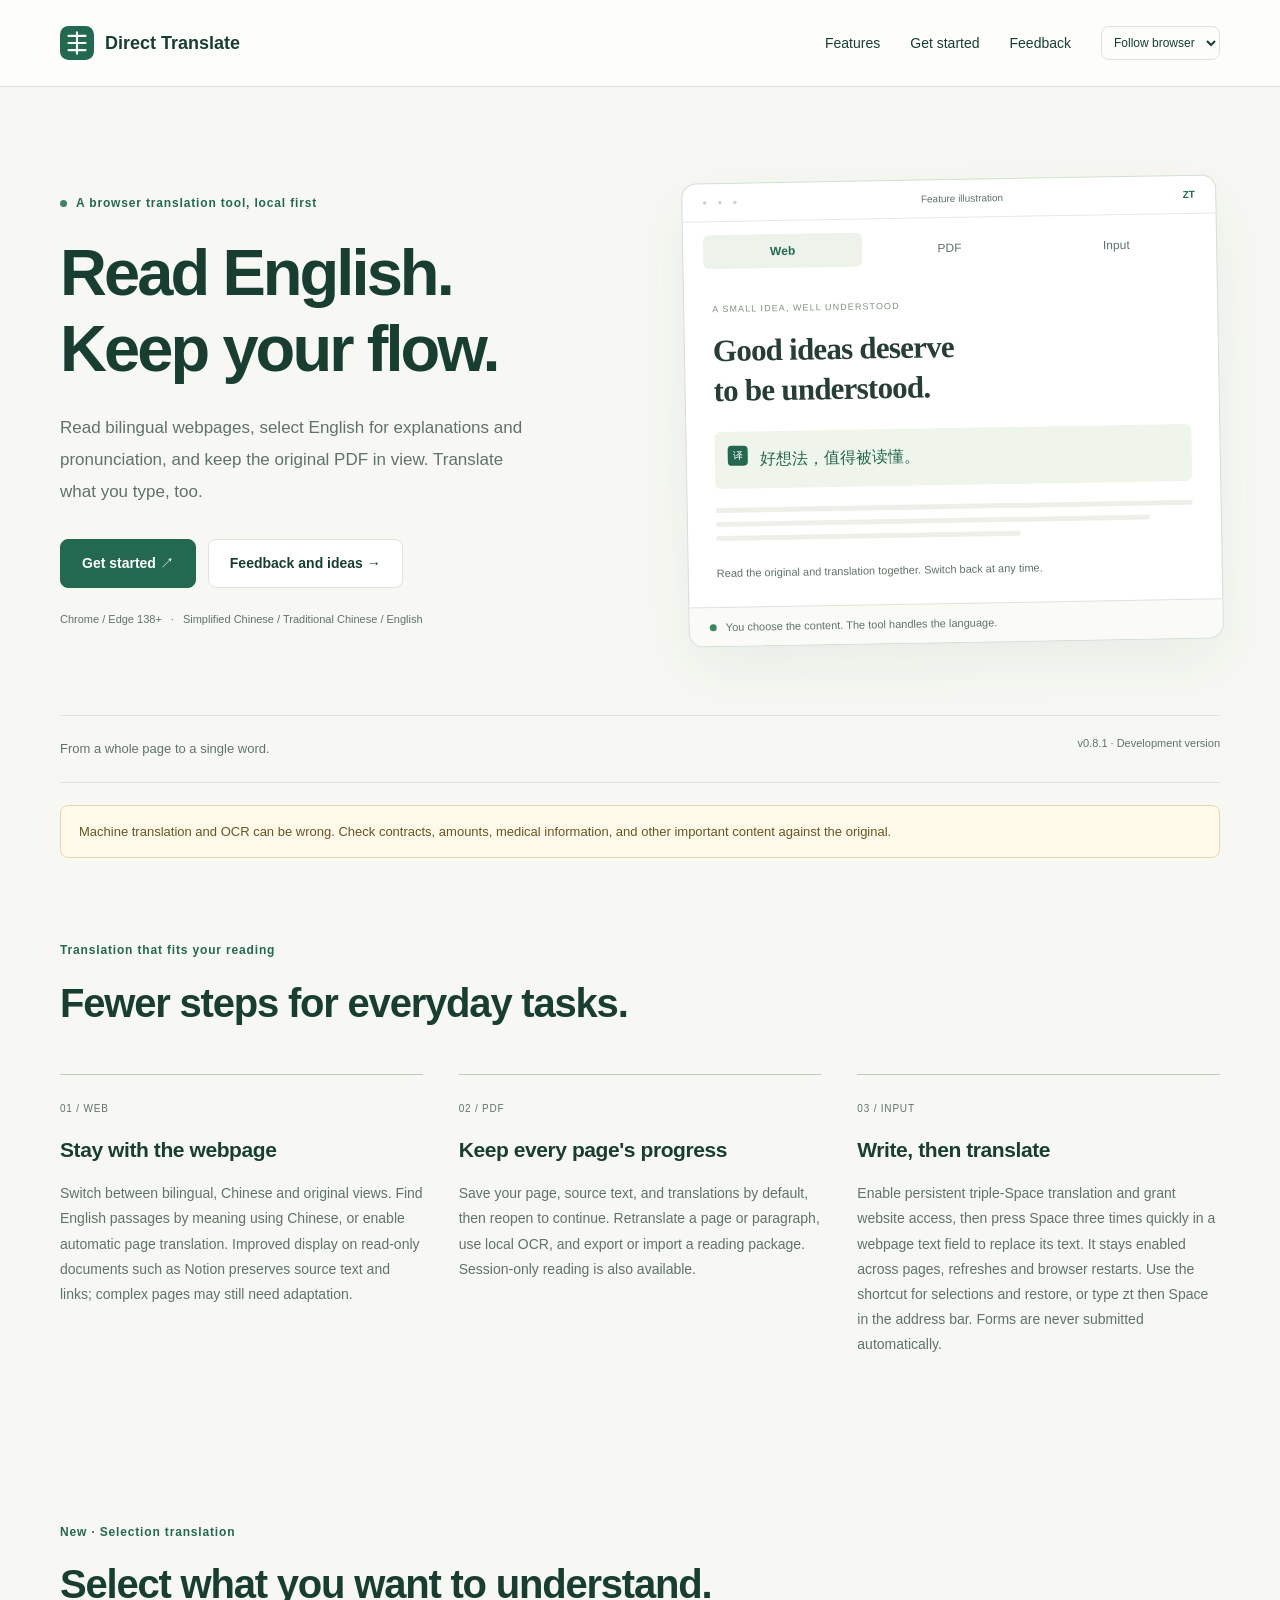
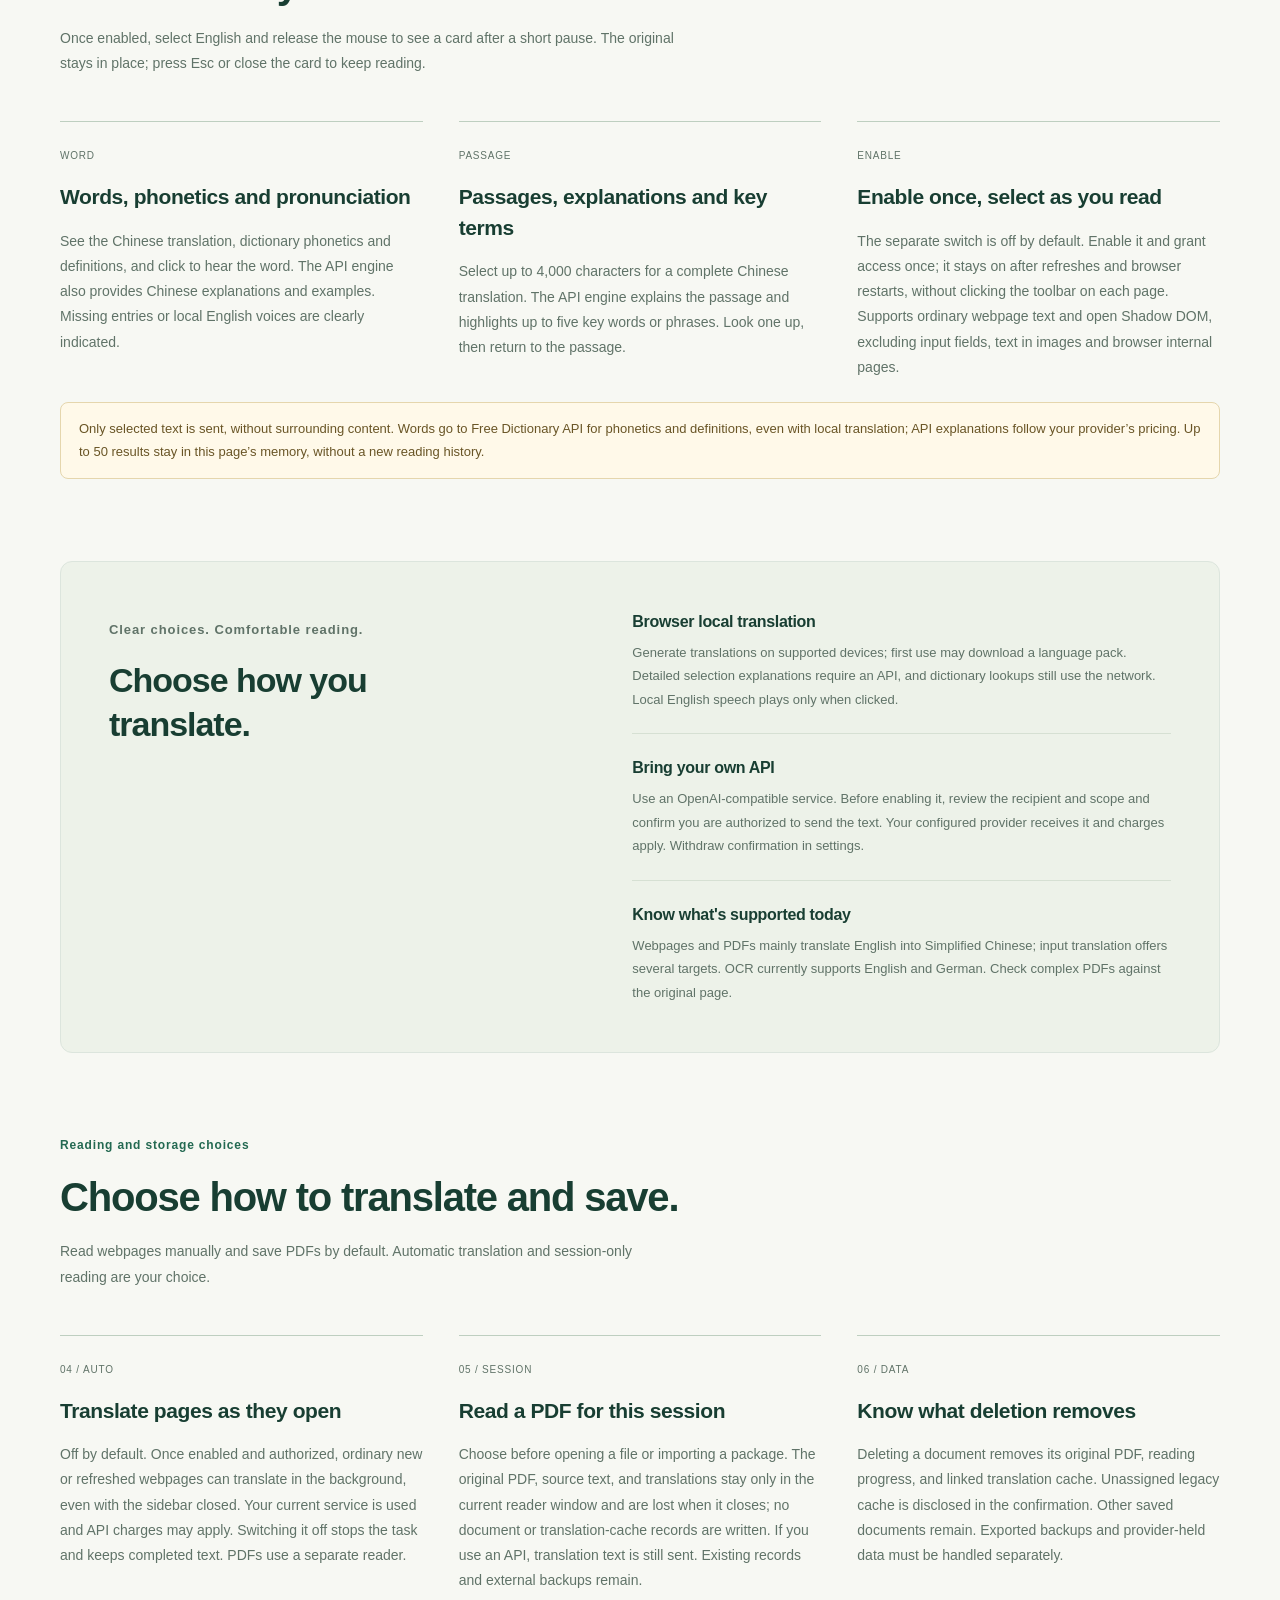
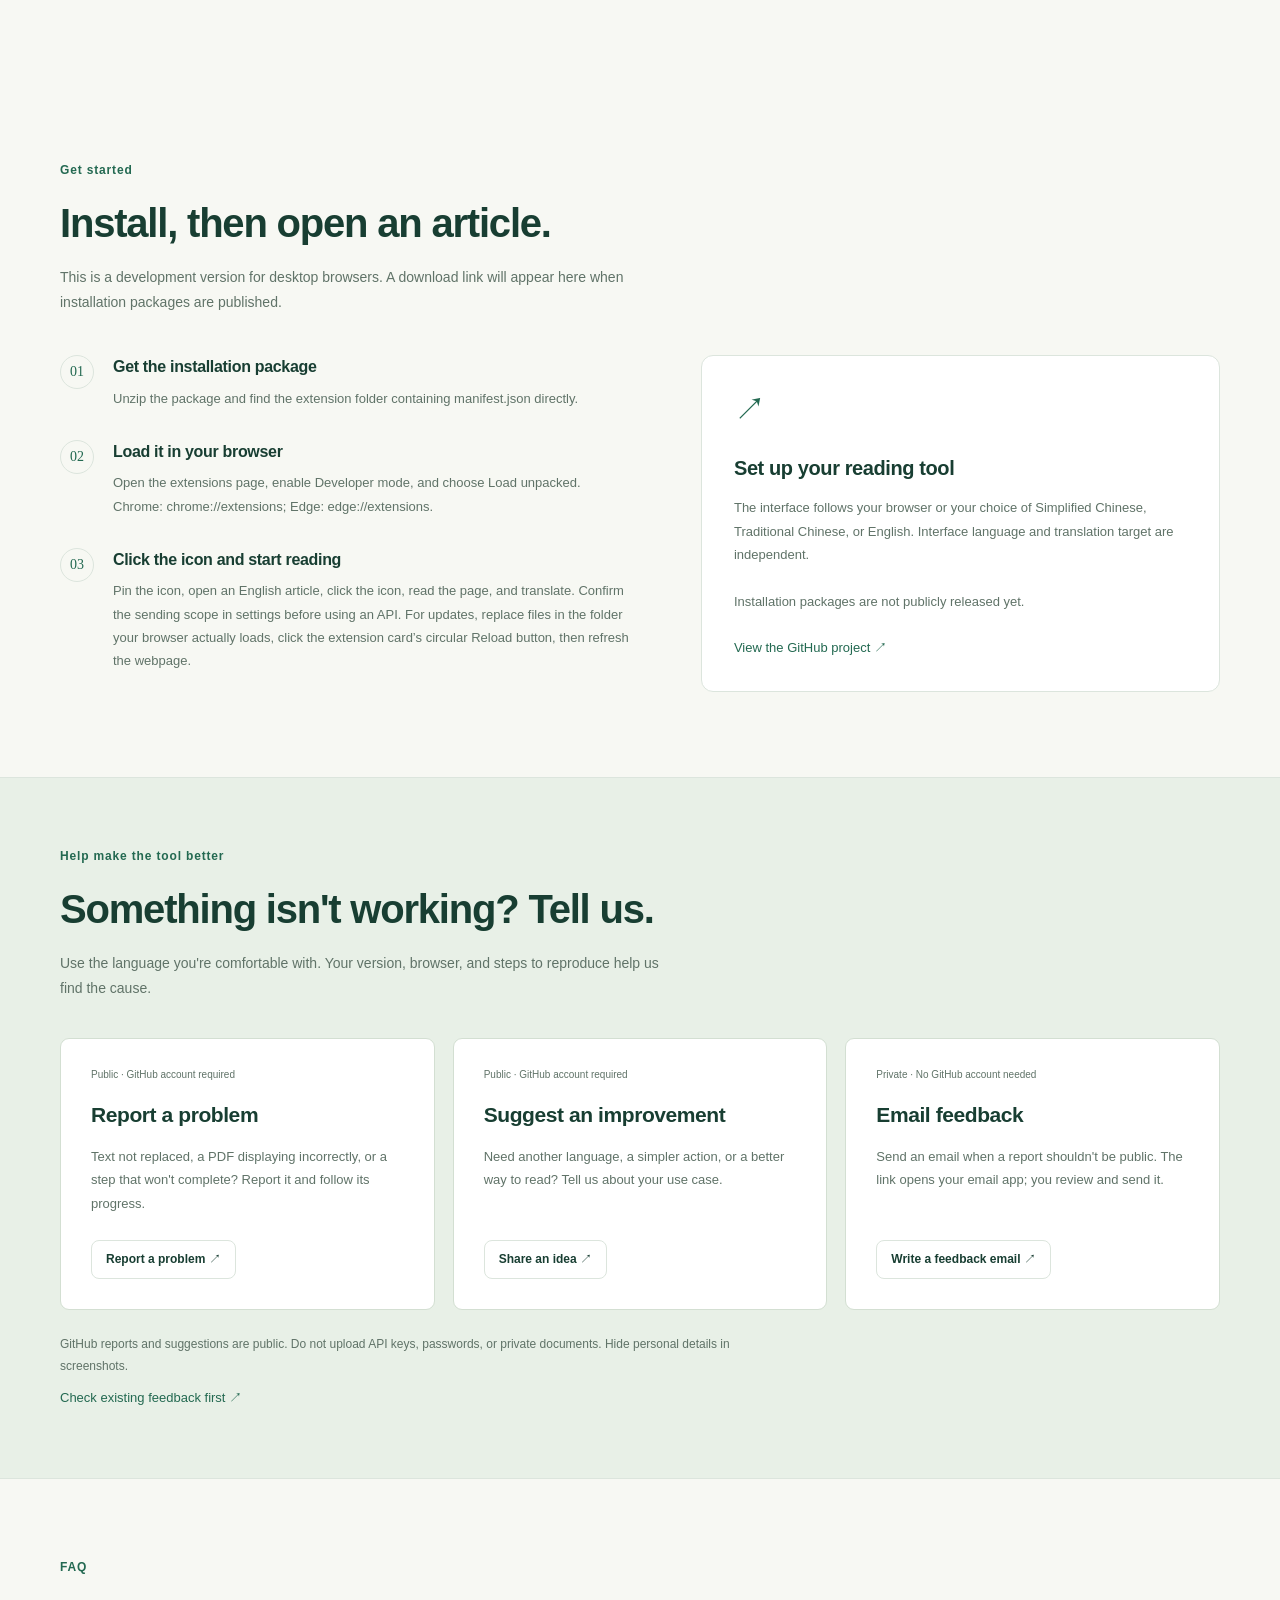
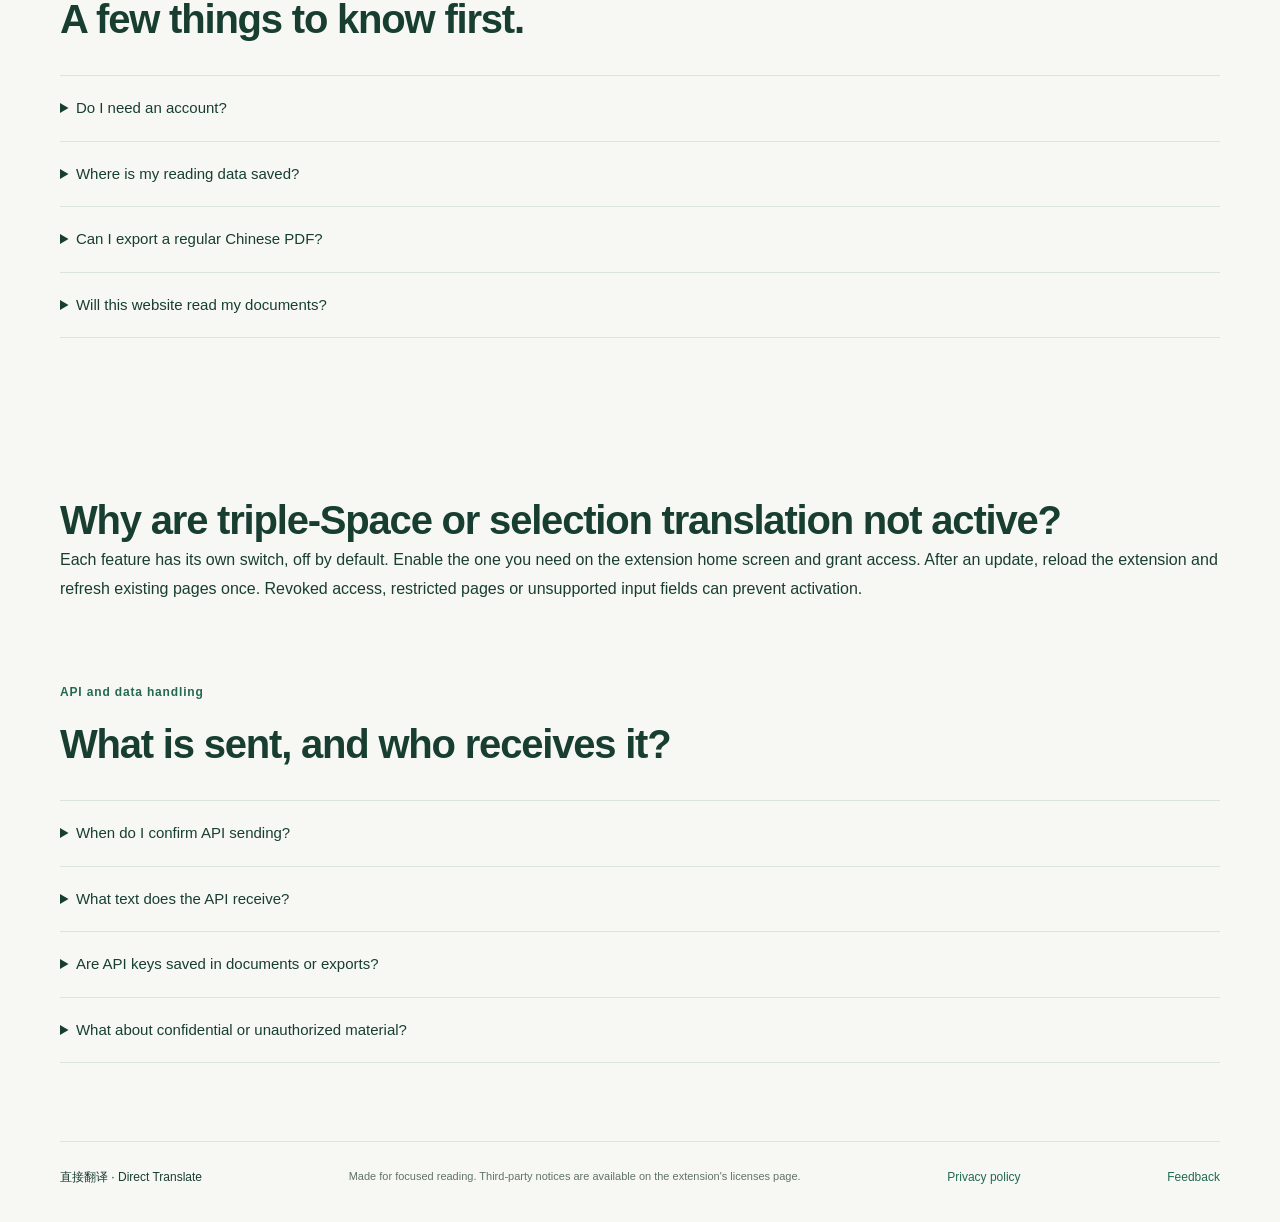
==== commit dc8c2d83: "Publish multilingual product website and feedback forms" ====
--- a/site/index.html
+++ b/site/index.html
@@ -30,7 +30,7 @@
         <div class="preview-footer"><span class="dot"></span><span data-t="previewFooter">你选择内容，工具处理语言。</span></div>
       </div>
     </section>
-    <div class="promise shell"><p data-t="promise">从整页阅读，到一个单词。</p><span class="version">v<span data-version="">0.7.0</span><span data-t="devVersion"> · 开发版</span></span></div>
+    <div class="promise shell"><p data-t="promise">从整页阅读，到一个单词。</p><span class="version">v<span data-version="">0.8.1</span><span data-t="devVersion"> · 开发版</span></span></div>
     <p class="accuracy-note shell" data-t="accuracyNote">机器翻译和 OCR 可能有误。合同、金额、医疗等重要内容，请核对原文。</p>
     <section id="features" class="features shell" aria-labelledby="features-heading">
       <div class="section-heading"><p class="eyebrow" data-t="featuresEyebrow">让翻译融入阅读</p><h2 id="features-heading" data-t="featuresTitle">常用的事，少走一步。</h2></div>
